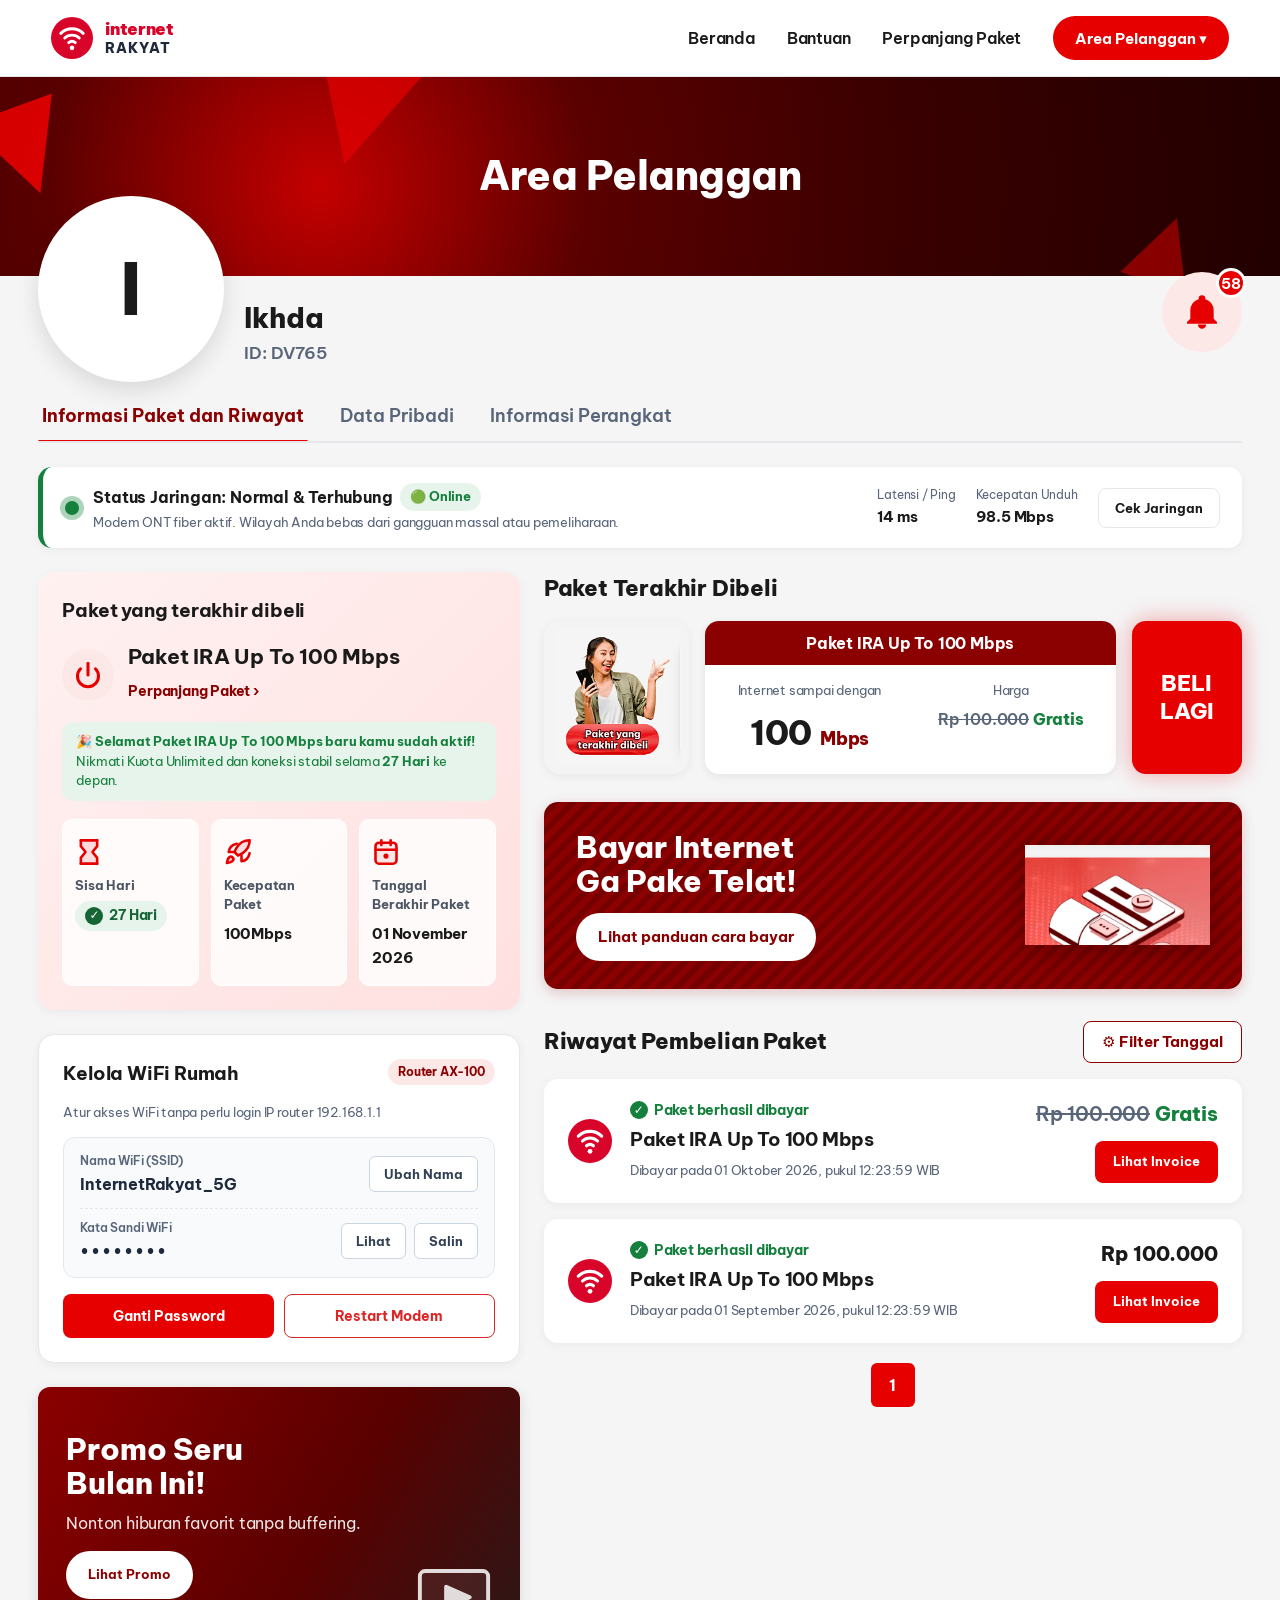
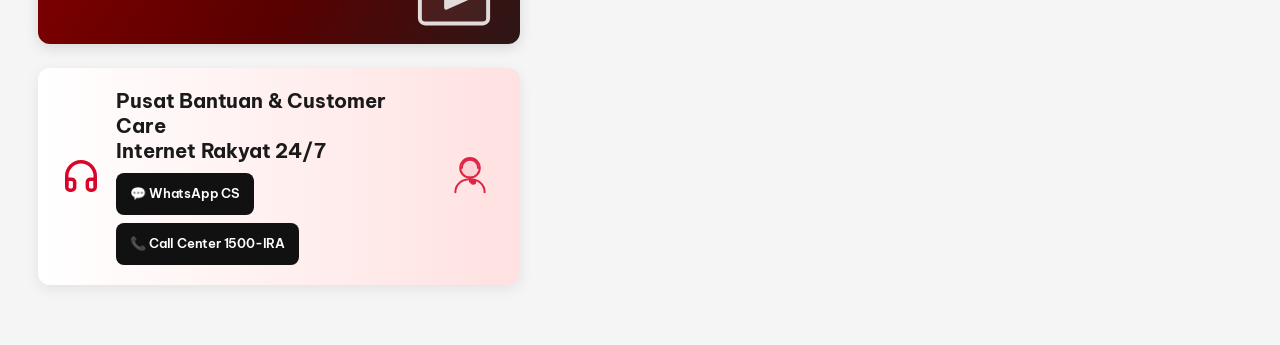
==== index.html @ cd65bad7 "feat: redesign UI/UX area pelanggan Internet Rakyat with live network status and quick wifi manager" ====
<!DOCTYPE html>
<html lang="id">
<head>
  <meta charset="UTF-8">
  <meta name="viewport" content="width=device-width, initial-scale=1">
  <title>Internet Rakyat - Area Pelanggan</title>

  <!-- Favicon -->
  <link rel="icon" type="image/svg+xml" href="assets/images/favicon.svg">
  <link rel="alternate icon" href="favicon.svg" type="image/svg+xml">

  <!-- Google Fonts: Be Vietnam Pro & Figtree (Official Internet Rakyat Typography) -->
  <link rel="preconnect" href="https://fonts.googleapis.com">
  <link rel="preconnect" href="https://fonts.gstatic.com" crossorigin>
  <link href="https://fonts.googleapis.com/css2?family=Be+Vietnam+Pro:wght@400;500;600;700;800;900&family=Figtree:wght@400;500;600;700;800&display=swap" rel="stylesheet">

  <!-- Main Stylesheet -->
  <link rel="stylesheet" href="assets/css/style.css">
</head>
<body>

  <!-- ==================== HEADER ==================== -->
  <header>
    <a class="brand" href="#top" aria-label="Internet Rakyat Beranda">
      <svg viewBox="0 0 64 64" width="40" height="40">
        <circle cx="32" cy="32" r="32" fill="#d90429"/>
        <path d="M15 25a24 24 0 0 1 34 0" stroke="#ffffff" stroke-width="4.5" stroke-linecap="round" fill="none"/>
        <path d="M21 32a16 16 0 0 1 22 0" stroke="#ffffff" stroke-width="4.5" stroke-linecap="round" fill="none"/>
        <path d="M27 39a8 8 0 0 1 10 0" stroke="#ffffff" stroke-width="4.5" stroke-linecap="round" fill="none"/>
        <circle cx="32" cy="47" r="3.5" fill="#ffffff"/>
      </svg>
      <div style="line-height:1.15;display:flex;flex-direction:column">
        <span style="font-size:17px;font-weight:900;letter-spacing:-.3px;color:#d90429">internet</span>
        <span style="font-size:14px;font-weight:800;letter-spacing:1px;color:#1e293b;text-transform:uppercase">rakyat</span>
      </div>
    </a>
    <button class="menu-toggle" id="menuBtn" aria-label="Menu Navigasi">☰</button>
    <nav id="nav">
      <a href="#top">Beranda</a>
      <a href="#apps">Bantuan</a>
      <a href="#paket-terakhir">Perpanjang Paket</a>
      <button class="btn-area" id="accountBtn" type="button">Area Pelanggan ▾</button>
    </nav>
  </header>

  <!-- ==================== HERO BANNER ==================== -->
  <section class="hero">
    <div class="shard s1"></div>
    <div class="shard s2"></div>
    <div class="shard s3"></div>
    <h1>Area Pelanggan</h1>
  </section>

  <!-- ==================== MAIN CONTENT ==================== -->
  <main class="wrap" id="top">

    <!-- Profil & Notifikasi -->
    <div class="profile">
      <div class="avatar">I</div>
      <div class="who">
        <h2>Ikhda</h2>
        <p>ID: DV765</p>
      </div>
      <div class="notification-wrap">
        <button class="bell" id="notificationBtn" type="button" aria-label="Notifikasi, 58 pemberitahuan" aria-expanded="false" aria-controls="notificationPanel" title="Buka notifikasi">
          <svg viewBox="0 0 24 24" aria-hidden="true" focusable="false"><path d="M12 22a2.5 2.5 0 0 0 2.5-2.5h-5A2.5 2.5 0 0 0 12 22zm7-6v-5a7 7 0 0 0-5-6.7V4a2 2 0 0 0-4 0v.3A7 7 0 0 0 5 11v5l-2 2v1h18v-1l-2-2z"/></svg>
          <b aria-hidden="true">58</b>
        </button>
        <section class="notification-panel" id="notificationPanel" aria-labelledby="notificationTitle" hidden>
          <h3 id="notificationTitle">Notifikasi Pelanggan</h3>
          <p>Paket internet aktif. Sisa masa aktif 27 hari.</p>
          <p>Paket IRA 100 Mbps berakhir pada 01 November 2026.</p>
        </section>
      </div>
    </div>

    <!-- Tab Navigasi -->
    <div class="tabs" role="tablist" aria-label="Informasi pelanggan">
      <button class="tab active" id="tab-paket" role="tab" aria-selected="true" aria-controls="paket" tabindex="0" data-tab="paket">Informasi Paket dan Riwayat</button>
      <button class="tab" id="tab-pribadi" role="tab" aria-selected="false" aria-controls="pribadi" tabindex="-1" data-tab="pribadi">Data Pribadi</button>
      <button class="tab" id="tab-perangkat" role="tab" aria-selected="false" aria-controls="perangkat" tabindex="-1" data-tab="perangkat">Informasi Perangkat</button>
    </div>

    <!-- PANEL 1: INFORMASI PAKET & RIWAYAT -->
    <section class="panel active" id="paket" role="tabpanel" aria-labelledby="tab-paket" tabindex="0">

      <!-- FITUR 1 (AFTER): LIVE STATUS KONEKSI & INDIKATOR GANGGUAN -->
      <div class="net-status-card" id="networkStatusBar">
        <div class="net-status-main">
          <span class="pulse-dot" id="netPulseDot" aria-hidden="true"></span>
          <div>
            <div class="net-status-title">
              <span id="netStatusTitle">Status Jaringan: Normal &amp; Terhubung</span>
              <span class="badge-safe" id="netBadgeSafe">🟢 Online</span>
            </div>
            <p class="net-status-desc" id="netStatusDesc">Modem ONT fiber aktif. Wilayah Anda bebas dari gangguan massal atau pemeliharaan.</p>
          </div>
        </div>
        <div class="net-metrics">
          <div class="net-metric-item">
            <span>Latensi / Ping</span>
            <strong id="pingVal">14 ms</strong>
          </div>
          <div class="net-metric-item">
            <span>Kecepatan Unduh</span>
            <strong id="speedVal">98.5 Mbps</strong>
          </div>
          <button class="btn-check-net" id="btnCheckNet" type="button" aria-label="Tes ulang status koneksi internet">
            <span id="checkText">Cek Jaringan</span>
          </button>
        </div>
      </div>

      <div class="grid">
        <!-- Kolom Kiri -->
        <div class="stack">
          <!-- Kartu Paket Aktif -->
          <div class="card stats">
            <h3>Paket yang terakhir dibeli</h3>
            <div class="pkg-row">
              <div class="pkg-icon" title="Paket Aktif">
                <svg viewBox="0 0 24 24" width="28" height="28" fill="none" stroke="#e60000" stroke-width="2.6" stroke-linecap="round">
                  <path d="M18.36 6.64a9 9 0 1 1-12.73 0"/>
                  <line x1="12" y1="2" x2="12" y2="12"/>
                </svg>
              </div>
              <div>
                <strong>Paket IRA Up To 100 Mbps</strong>
                <a href="#paket-terakhir">Perpanjang Paket ›</a>
              </div>
            </div>

            <div style="margin:12px 0 6px;padding:10px 14px;border-radius:10px;background:var(--green-soft);color:#15803d;font-size:13px;line-height:1.5">
              🎉 <strong>Selamat Paket IRA Up To 100 Mbps baru kamu sudah aktif!</strong><br>
              Nikmati Kuota Unlimited dan koneksi stabil selama <strong>27 Hari</strong> ke depan.
            </div>

            <div class="stat-grid">
              <div class="stat">
                <div class="ico">
                  <svg viewBox="0 0 24 24" fill="none" stroke="#e60000" stroke-width="2.2" stroke-linecap="round" stroke-linejoin="round">
                    <path d="M5 2h14v5l-4 5 4 5v5H5v-5l4-5-4-5V2z" fill="rgba(230,0,0,0.12)"/>
                    <path d="M5 2h14M5 22h14"/>
                  </svg>
                </div>
                <small>Sisa Hari</small>
                <span class="status-badge"><i aria-hidden="true">✓</i>27 Hari</span>
              </div>
              <div class="stat">
                <div class="ico">
                  <svg viewBox="0 0 24 24" fill="none" stroke="#e60000" stroke-width="2.2" stroke-linecap="round" stroke-linejoin="round">
                    <path d="M4.5 16.5c-1.5 1.26-2 5-2 5s3.74-.5 5-2c.71-.84.7-2.13-.09-2.91a2.18 2.18 0 0 0-2.91-.09z" fill="rgba(230,0,0,0.2)"/>
                    <path d="M12 15l-3-3a22 22 0 0 1 2-3.95A12.88 12.88 0 0 1 22 2c0 2.72-.78 7.5-6 11a22.35 22.35 0 0 1-4 2z" fill="rgba(230,0,0,0.12)"/>
                    <path d="M9 12H4s.55-3.03 2-4.5c1.62-1.63 5-2.5 5-2.5"/>
                    <path d="M15 15v5s3.03-.55 4.5-2c1.63-1.62 2.5-5 2.5-5"/>
                  </svg>
                </div>
                <small>Kecepatan Paket</small>
                <span>100Mbps</span>
              </div>
              <div class="stat">
                <div class="ico">
                  <svg viewBox="0 0 24 24" fill="none" stroke="#e60000" stroke-width="2.2" stroke-linecap="round" stroke-linejoin="round">
                    <rect x="3" y="4" width="18" height="18" rx="3" ry="3" fill="rgba(230,0,0,0.08)"/>
                    <line x1="16" y1="2" x2="16" y2="6"/>
                    <line x1="8" y1="2" x2="8" y2="6"/>
                    <line x1="3" y1="10" x2="21" y2="10"/>
                    <circle cx="12" cy="15.5" r="2.2" fill="#e60000" stroke="none"/>
                  </svg>
                </div>
                <small>Tanggal Berakhir Paket</small>
                <span>01 November 2026</span>
              </div>
            </div>
          </div>

          <!-- FITUR 2 (AFTER): QUICK WIFI MANAGER -->
          <div class="card wifi-card" id="wifiCard">
            <div class="card-head-flex">
              <div>
                <h3>Kelola WiFi Rumah</h3>
                <p style="color:var(--muted);font-size:13px;margin-top:2px">Atur akses WiFi tanpa perlu login IP router 192.168.1.1</p>
              </div>
              <span class="badge-tag">Router AX-100</span>
            </div>

            <div class="wifi-box">
              <div class="wifi-item">
                <div>
                  <label>Nama WiFi (SSID)</label>
                  <div class="wifi-val" id="wifiSsidDisplay">InternetRakyat_5G</div>
                </div>
                <button class="btn-sm-action" id="btnEditSsid" type="button" title="Ubah Nama WiFi">Ubah Nama</button>
              </div>

              <div class="wifi-item" style="border-top:1px dashed #e2e8f0;padding-top:10px">
                <div>
                  <label>Kata Sandi WiFi</label>
                  <div class="wifi-val masked" id="wifiPassDisplay">••••••••</div>
                </div>
                <div class="wifi-actions-row">
                  <button class="btn-sm-action" id="btnTogglePass" type="button" title="Tampilkan kata sandi"><span id="passToggleText">Lihat</span></button>
                  <button class="btn-sm-action" id="btnCopyPass" type="button" title="Salin ke clipboard">Salin</button>
                </div>
              </div>
            </div>

            <div class="wifi-btns-grid">
              <button class="btn-wifi-primary" id="btnChangePassModal" type="button">Ganti Password</button>
              <button class="btn-wifi-secondary" id="btnRestartRouterModal" type="button">Restart Modem</button>
            </div>
          </div>

          <!-- Promo Banner -->
          <div class="promo">
            <div>
              <h4>Promo Seru<br>Bulan Ini!</h4>
              <p>Nonton hiburan favorit tanpa buffering.</p>
              <button class="btn-w" id="promoBtn" type="button">Lihat Promo</button>
            </div>
            <div class="emo" style="font-size:initial;display:flex;align-items:center;justify-content:center;opacity:0.85">
              <svg viewBox="0 0 64 64" width="84" height="84" fill="none" stroke="#ffffff" stroke-width="3" stroke-linecap="round" stroke-linejoin="round">
                <rect x="6" y="16" width="52" height="40" rx="4" fill="rgba(255,255,255,0.08)"/>
                <polygon points="26,28 44,36 26,44" fill="#ffffff"/>
              </svg>
            </div>
          </div>

          <!-- Customer Service -->
          <div class="cs" id="apps">
            <div class="ico" style="font-size:initial;display:flex;align-items:center">
              <svg viewBox="0 0 24 24" width="38" height="38" fill="none" stroke="#d90429" stroke-width="2.2" stroke-linecap="round" stroke-linejoin="round">
                <path d="M3 18v-6a9 9 0 1 1 18 0v6"/>
                <path d="M21 19a2 2 0 0 1-2 2h-1a2 2 0 0 1-2-2v-3a2 2 0 0 1 2-2h3zM3 19a2 2 0 0 0 2 2h1a2 2 0 0 0 2-2v-3a2 2 0 0 0-2-2H3z"/>
              </svg>
            </div>
            <div>
              <h4>Pusat Bantuan &amp; Customer Care<br>Internet Rakyat 24/7</h4>
              <div class="store">
                <a href="https://wa.me/" target="_blank" rel="noopener noreferrer">💬 WhatsApp CS</a>
                <a href="tel:1500888">📞 Call Center 1500-IRA</a>
              </div>
            </div>
            <div class="agent" style="font-size:initial;display:flex;align-items:center;opacity:0.85">
              <svg viewBox="0 0 64 64" width="52" height="52" fill="none" stroke="#d90429" stroke-width="2.5" stroke-linecap="round" stroke-linejoin="round">
                <circle cx="32" cy="22" r="12" fill="rgba(217,4,41,0.08)"/>
                <path d="M14 52c0-10 8-16 18-16s18 6 18 16"/>
                <path d="M42 22a10 10 0 0 0-20 0"/>
                <path d="M32 34v5"/>
                <circle cx="36" cy="39" r="2.5" fill="#d90429"/>
              </svg>
            </div>
          </div>
        </div>

        <!-- Kolom Kanan -->
        <div class="right">
          <h3 class="title">Paket Terakhir Dibeli</h3>

          <div class="offer">
            <div class="girl">
              <img src="assets/images/girl_model.png" alt="Model Internet Rakyat">
            </div>
            <div class="offer-card" id="paket-terakhir" tabindex="-1">
              <div class="head">Paket IRA Up To 100 Mbps</div>
              <div class="body">
                <div>
                  <small>Internet sampai dengan</small>
                  <div class="speed">100 <span>Mbps</span></div>
                </div>
                <div>
                  <small>Harga</small>
                  <div><span class="old">Rp 100.000</span> <span class="free">Gratis</span></div>
                </div>
              </div>
            </div>
            <button class="buy" id="buyAgainBtn" type="button">BELI<br>LAGI</button>
          </div>

          <!-- Banner Pembayaran -->
          <div class="pay-banner">
            <div>
              <h4>Bayar Internet<br>Ga Pake Telat!</h4>
              <button id="paymentGuideBtn" type="button">Lihat panduan cara bayar</button>
            </div>
            <div class="banner-art">
              <img src="assets/images/banner_edc.png" alt="Panduan Pembayaran Internet Rakyat">
            </div>
          </div>

          <!-- Riwayat Pembelian -->
          <div class="hist-head">
            <h3>Riwayat Pembelian Paket</h3>
            <button class="filter-btn" id="filterBtn" type="button" aria-expanded="false" aria-controls="filterBox">⚙ Filter Tanggal</button>
          </div>

          <div class="filter-box" id="filterBox">
            <div>
              <label for="from">Dari tanggal</label>
              <input type="date" id="from">
            </div>
            <div>
              <label for="to">Sampai tanggal</label>
              <input type="date" id="to">
            </div>
            <button class="btn-apply" id="apply" type="button">Terapkan</button>
            <button class="btn-reset" id="reset" type="button">Reset</button>
          </div>
          <p id="filterMessage" class="filter-message" aria-live="polite"></p>

          <div id="history">
            <div class="hist-item" data-date="2026-10-01">
              <svg class="logo" viewBox="0 0 64 64" width="44" height="44">
                <circle cx="32" cy="32" r="32" fill="#d90429"/>
                <path d="M15 25a24 24 0 0 1 34 0" stroke="#ffffff" stroke-width="4.5" stroke-linecap="round" fill="none"/>
                <path d="M21 32a16 16 0 0 1 22 0" stroke="#ffffff" stroke-width="4.5" stroke-linecap="round" fill="none"/>
                <path d="M27 39a8 8 0 0 1 10 0" stroke="#ffffff" stroke-width="4.5" stroke-linecap="round" fill="none"/>
                <circle cx="32" cy="47" r="3.5" fill="#ffffff"/>
              </svg>
              <div class="info">
                <div class="ok"><i>✓</i> Paket berhasil dibayar</div>
                <h4>Paket IRA Up To 100 Mbps</h4>
                <small>Dibayar pada 01 Oktober 2026, pukul 12:23:59 WIB</small>
              </div>
              <div class="right-col">
                <div class="price"><span class="old">Rp 100.000</span> <span class="free">Gratis</span></div>
                <button class="btn-inv" type="button">Lihat Invoice</button>
              </div>
            </div>

            <div class="hist-item" data-date="2026-09-01">
              <svg class="logo" viewBox="0 0 64 64" width="44" height="44">
                <circle cx="32" cy="32" r="32" fill="#d90429"/>
                <path d="M15 25a24 24 0 0 1 34 0" stroke="#ffffff" stroke-width="4.5" stroke-linecap="round" fill="none"/>
                <path d="M21 32a16 16 0 0 1 22 0" stroke="#ffffff" stroke-width="4.5" stroke-linecap="round" fill="none"/>
                <path d="M27 39a8 8 0 0 1 10 0" stroke="#ffffff" stroke-width="4.5" stroke-linecap="round" fill="none"/>
                <circle cx="32" cy="47" r="3.5" fill="#ffffff"/>
              </svg>
              <div class="info">
                <div class="ok"><i>✓</i> Paket berhasil dibayar</div>
                <h4>Paket IRA Up To 100 Mbps</h4>
                <small>Dibayar pada 01 September 2026, pukul 12:23:59 WIB</small>
              </div>
              <div class="right-col">
                <div class="price">Rp 100.000</div>
                <button class="btn-inv" type="button">Lihat Invoice</button>
              </div>
            </div>

            <div class="empty" id="empty">Tidak ada riwayat pada rentang tanggal ini.</div>
          </div>

          <nav class="pager" aria-label="Halaman riwayat pembelian">
            <span aria-current="page">1</span>
          </nav>
        </div>
      </div>
    </section>

    <!-- PANEL 2: DATA PRIBADI -->
    <section class="panel" id="pribadi" role="tabpanel" aria-labelledby="tab-pribadi" tabindex="0">
      <div class="card">
        <h3>Data Pribadi</h3>
        <div class="form">
          <div class="field"><label>Nama Lengkap</label><div>Ikhda</div></div>
          <div class="field"><label>ID Pelanggan</label><div>DV765</div></div>
          <div class="field"><label>Nomor WhatsApp</label><div>08xx-xxxx-xxxx</div></div>
          <div class="field"><label>Email</label><div>ikhda@internetrakyat.id</div></div>
          <div class="field" style="grid-column:1/-1"><label>Alamat Pemasangan</label><div>Jl. Contoh No. 1, Area Layanan Internet Rakyat</div></div>
        </div>
      </div>
    </section>

    <!-- PANEL 3: INFORMASI PERANGKAT -->
    <section class="panel" id="perangkat" role="tabpanel" aria-labelledby="tab-perangkat" tabindex="0">
      <div class="card">
        <div class="card-head-flex">
          <h3>Informasi &amp; Status Perangkat</h3>
          <button class="btn-sm-action" id="btnPerangkatRestart" type="button">Restart Router</button>
        </div>
        <div class="devices">
          <div class="dev"><i class="dot" id="devRouterDot"></i><div><b>Router IRA AX-100</b><br><small style="color:var(--muted)">SN: IRA-AX-000123 • IP: 192.168.1.1</small></div><span id="devRouterStatus">Online</span></div>
          <div class="dev"><i class="dot" id="devOntDot"></i><div><b>ONT Fiber</b><br><small style="color:var(--muted)">SN: IRA-ONT-004567 • Daya Optik: -19.4 dBm (Bagus)</small></div><span id="devOntStatus">Online</span></div>
          <div class="dev"><i class="dot off"></i><div><b>Extender WiFi</b><br><small style="color:var(--muted)">SN: IRA-EXT-000789</small></div><span>Offline</span></div>
        </div>
      </div>
    </section>

  </main>

  <!-- ==================== MODALS & DIALOGS ==================== -->
  <dialog id="infoDialog" aria-labelledby="dialogTitle">
    <div class="dialog-content">
      <h2 id="dialogTitle"></h2>
      <div id="dialogBody"></div>
      <div class="dialog-actions"><form method="dialog"><button type="submit">Tutup</button></form></div>
    </div>
  </dialog>

  <!-- Modal: Ubah SSID -->
  <dialog id="ssidDialog" aria-labelledby="ssidDialogTitle">
    <form class="dialog-content" id="ssidForm" method="dialog">
      <h2 id="ssidDialogTitle">Ubah Nama WiFi (SSID)</h2>
      <p style="margin-bottom:14px;color:var(--muted);font-size:14px">Nama ini akan terlihat oleh semua perangkat yang mencari sinyal WiFi Anda.</p>
      <div class="dialog-field">
        <label for="ssidInput">Nama WiFi Baru</label>
        <input type="text" id="ssidInput" required minlength="3" maxlength="32" value="InternetRakyat_5G">
      </div>
      <div class="dialog-actions-row">
        <button type="button" class="btn-cancel" id="btnCancelSsid">Batal</button>
        <button type="submit" class="btn-submit">Simpan Nama Baru</button>
      </div>
    </form>
  </dialog>

  <!-- Modal: Ganti Password WiFi -->
  <dialog id="passDialog" aria-labelledby="passDialogTitle">
    <form class="dialog-content" id="passForm" method="dialog">
      <h2 id="passDialogTitle">Ganti Kata Sandi WiFi</h2>
      <p style="margin-bottom:14px;color:var(--muted);font-size:14px">Gunakan minimal 8 karakter dengan kombinasi huruf dan angka.</p>
      <div class="dialog-field">
        <label for="passInput">Kata Sandi Baru</label>
        <input type="password" id="passInput" required minlength="8" placeholder="Minimal 8 karakter">
      </div>
      <div class="dialog-field" style="margin-top:12px">
        <label for="passConfirmInput">Konfirmasi Kata Sandi Baru</label>
        <input type="password" id="passConfirmInput" required minlength="8" placeholder="Ketik ulang kata sandi baru">
      </div>
      <p id="passError" style="color:var(--red);font-size:13px;margin-top:8px;display:none"></p>
      <div class="dialog-actions-row">
        <button type="button" class="btn-cancel" id="btnCancelPass">Batal</button>
        <button type="submit" class="btn-submit">Simpan Kata Sandi</button>
      </div>
    </form>
  </dialog>

  <!-- Modal: Konfirmasi Restart Modem -->
  <dialog id="restartDialog" aria-labelledby="restartDialogTitle">
    <div class="dialog-content">
      <h2 id="restartDialogTitle">Konfirmasi Restart Modem</h2>
      <p style="margin-bottom:16px;color:#374151;font-size:15px;line-height:1.6">
        Apakah Anda yakin ingin memulai ulang (reboot) modem ONT &amp; router?
        <br><br>
        <strong style="color:var(--red-dark)">⚠️ Catatan:</strong> Koneksi internet Anda akan terputus sementara selama kurang lebih 10–15 detik hingga modem kembali stabil.
      </p>
      <div class="dialog-actions-row">
        <button type="button" class="btn-cancel" id="btnCancelRestart">Batal</button>
        <button type="button" class="btn-submit btn-danger" id="btnConfirmRestart">Ya, Restart Sekarang</button>
      </div>
    </div>
  </dialog>

  <!-- Toast Notification Container -->
  <div class="toast" id="toast" role="status" aria-live="polite"></div>

  <!-- Main Application Script -->
  <script src="assets/js/app.js"></script>
</body>
</html>
---- assets/css/style.css ----
/* ==========================================================================
   INTERNET RAKYAT - AREA PELANGGAN (CUSTOMER DASHBOARD)
   Styles: Layout, Components, and Redesign Features
   Font: Be Vietnam Pro (Official Internet Rakyat Font)
   ========================================================================== */

:root {
  --red: #e60000;
  --red-dark: #8b0000;
  --red-deep: #3a0000;
  --red-soft: #fde8e8;
  --text: #1a1a1a;
  --muted: #596579;
  --line: #e5e7eb;
  --bg: #f5f5f6;
  --green: #15803d;
  --green-soft: #e7f4ec;
  --font-main: "Be Vietnam Pro", "Figtree", system-ui, -apple-system, sans-serif;
}

* {
  box-sizing: border-box;
  margin: 0;
  padding: 0;
}

body, button, input, select, textarea {
  font-family: var(--font-main);
}

body {
  background: var(--bg);
  color: var(--text);
  letter-spacing: -0.2px;
  line-height: 1.5;
}

a {
  color: inherit;
  text-decoration: none;
}

button {
  font-family: inherit;
  touch-action: manipulation;
}

html {
  scroll-padding-top: 88px;
}

button:focus-visible, a:focus-visible, input:focus-visible {
  outline: 3px solid #111;
  outline-offset: 3px;
}

@media (prefers-reduced-motion: no-preference) {
  html {
    scroll-behavior: smooth;
  }
  a, button, .card, .hist-item, .dev, .tab::after {
    transition: color .16s ease, background-color .16s ease, box-shadow .16s ease, transform .16s ease, opacity .2s ease;
  }
}

/* ==========================================================================
   HEADER & NAVIGATION
   ========================================================================== */
header {
  background: #fff;
  height: 76px;
  display: flex;
  align-items: center;
  justify-content: space-between;
  padding: 0 clamp(16px, 4vw, 56px);
  position: sticky;
  top: 0;
  z-index: 10;
  box-shadow: 0 1px 0 var(--line);
}

.brand {
  display: flex;
  align-items: center;
  gap: 12px;
  font-weight: 800;
  line-height: 1;
}

.brand svg {
  width: 42px;
  height: 42px;
  flex-shrink: 0;
}

nav {
  display: flex;
  align-items: center;
  gap: 32px;
  font-weight: 500;
}

nav a {
  min-height: 44px;
  display: inline-flex;
  align-items: center;
  font-weight: 600;
}

nav a:hover {
  color: var(--red-dark);
  text-decoration: underline;
  text-underline-offset: 5px;
  transform: translateY(-2px);
}

nav a:active {
  transform: translateY(0);
}

.btn-area {
  min-height: 44px;
  background: var(--red);
  color: #fff;
  border: 0;
  padding: 10px 22px;
  border-radius: 999px;
  font-weight: 700;
  font-size: 15px;
  cursor: pointer;
}

.btn-area:hover, .buy:hover, .btn-inv:hover, .btn-apply:hover {
  background: var(--red-dark);
  box-shadow: 0 4px 12px rgba(139,0,0,.22);
}

.menu-toggle {
  display: none;
  min-width: 44px;
  min-height: 44px;
  background: none;
  border: 0;
  font-size: 28px;
  cursor: pointer;
  color: var(--text);
}

/* ==========================================================================
   HERO BANNER
   ========================================================================== */
.hero {
  position: relative;
  height: 200px;
  background: radial-gradient(circle at 25% 55%, #c40000 0, #5a0000 28%, var(--red-deep) 60%, #220000 100%);
  overflow: hidden;
  display: flex;
  align-items: center;
  justify-content: center;
}

.hero h1 {
  color: #fff;
  font-size: clamp(28px, 4vw, 40px);
  font-weight: 800;
  z-index: 2;
  letter-spacing: -0.5px;
}

.hero .shard {
  position: absolute;
  background: var(--red);
  clip-path: polygon(0 0, 100% 0, 50% 100%);
  opacity: .9;
}

.hero .s1 {
  width: 90px;
  height: 90px;
  left: -20px;
  top: 30px;
  transform: rotate(-20deg);
}

.hero .s2 {
  width: 120px;
  height: 120px;
  left: 300px;
  top: -30px;
  transform: rotate(15deg);
  opacity: .7;
}

.hero .s3 {
  width: 70px;
  height: 70px;
  right: 80px;
  bottom: -10px;
  transform: rotate(200deg);
  opacity: .5;
}

/* ==========================================================================
   PROFILE & NOTIFICATIONS
   ========================================================================== */
.wrap {
  max-width: 1280px;
  margin: 0 auto;
  padding: 0 clamp(16px, 3vw, 40px);
}

.profile {
  display: flex;
  align-items: flex-end;
  gap: 20px;
  margin-top: -80px;
  position: relative;
  z-index: 3;
  flex-wrap: wrap;
}

.avatar {
  width: 186px;
  height: 186px;
  border-radius: 50%;
  background: #fff;
  display: grid;
  place-items: center;
  font-size: 72px;
  font-weight: 800;
  box-shadow: 0 8px 24px rgba(0,0,0,.12);
  flex-shrink: 0;
  color: var(--text);
}

.who {
  padding-bottom: 16px;
}

.who h2 {
  font-size: 28px;
  font-weight: 800;
}

.who p {
  color: var(--muted);
  font-size: 17px;
  font-weight: 600;
  margin-top: 2px;
}

.notification-wrap {
  position: relative;
  margin-left: auto;
  margin-bottom: 30px;
}

.bell {
  width: 80px;
  height: 80px;
  border: 0;
  border-radius: 50%;
  background: var(--red-soft);
  display: grid;
  place-items: center;
  position: relative;
  cursor: pointer;
}

.bell svg {
  width: 40px;
  height: 40px;
  fill: var(--red);
}

.bell b {
  position: absolute;
  top: -4px;
  right: -4px;
  background: var(--red);
  color: #fff;
  font-size: 15px;
  min-width: 30px;
  height: 30px;
  border-radius: 999px;
  display: grid;
  place-items: center;
  border: 3px solid #fff;
  font-weight: 700;
}

.bell:hover, .bell.is-active {
  background: #f7caca;
  box-shadow: 0 0 0 4px rgba(139,0,0,.12);
  transform: translateY(-2px);
}

.bell:active {
  transform: scale(.96);
}

.notification-panel {
  position: absolute;
  z-index: 12;
  top: calc(100% + 12px);
  right: 0;
  width: min(340px, calc(100vw - 32px));
  padding: 18px;
  background: #fff;
  border: 1px solid var(--line);
  border-radius: 12px;
  box-shadow: 0 12px 32px rgba(0,0,0,.16);
}

.notification-panel h3 {
  font-size: 17px;
  margin-bottom: 12px;
  font-weight: 700;
}

.notification-panel p {
  padding: 10px 0;
  border-top: 1px solid var(--line);
  font-size: 14px;
  line-height: 1.5;
  color: #374151;
}

/* ==========================================================================
   TABS NAVIGATION
   ========================================================================== */
.tabs {
  display: flex;
  gap: 28px;
  border-bottom: 2px solid var(--line);
  margin-top: 8px;
  overflow-x: auto;
}

.tab {
  background: none;
  border: 0;
  padding: 14px 4px;
  font-size: 18px;
  font-weight: 600;
  color: var(--muted);
  cursor: pointer;
  white-space: nowrap;
  position: relative;
}

.tab::after {
  content: "";
  position: absolute;
  left: 0;
  right: 0;
  bottom: -2px;
  height: 3px;
  background: var(--red);
  border-radius: 3px;
  transform: scaleX(0);
  transform-origin: left;
  opacity: 0;
}

.tab:hover {
  color: var(--red-dark);
}

.tab.active {
  color: var(--red-dark);
  font-weight: 700;
}

.tab.active::after {
  transform: scaleX(1);
  opacity: 1;
}

.panel {
  display: none;
  padding: 24px 0 60px;
}

.panel.active {
  display: block;
}

.grid {
  display: grid;
  grid-template-columns: minmax(0, 1fr) minmax(0, 1.45fr);
  gap: 24px;
  align-items: start;
}

.stack {
  display: grid;
  gap: 24px;
}

.card {
  background: #fff;
  border-radius: 16px;
  padding: 24px;
  box-shadow: 0 2px 10px rgba(0,0,0,.05);
}

.card h3 {
  font-size: 19px;
  font-weight: 700;
  margin-bottom: 16px;
}

/* ==========================================================================
   FITUR 1 (AFTER): LIVE STATUS KONEKSI & JARINGAN
   ========================================================================== */
.net-status-card {
  background: #fff;
  border-radius: 14px;
  padding: 16px 22px;
  box-shadow: 0 2px 10px rgba(0,0,0,.05);
  border-left: 5px solid var(--green);
  margin-bottom: 24px;
  display: flex;
  align-items: center;
  justify-content: space-between;
  flex-wrap: wrap;
  gap: 16px;
  transition: all .3s ease;
}

.net-status-card.warning {
  border-left-color: #eab308;
  background: #fffdf5;
}

.net-status-card.danger {
  border-left-color: var(--red);
  background: #fff5f5;
}

.net-status-main {
  display: flex;
  align-items: center;
  gap: 14px;
}

.pulse-dot {
  width: 14px;
  height: 14px;
  border-radius: 50%;
  background: var(--green);
  position: relative;
  flex-shrink: 0;
}

.pulse-dot::after {
  content: "";
  position: absolute;
  inset: -5px;
  border-radius: 50%;
  background: rgba(21,128,61,.35);
  animation: pulse-anim 1.8s infinite;
}

.pulse-dot.rebooting {
  background: #eab308;
}

.pulse-dot.rebooting::after {
  background: rgba(234,179,8,.4);
}

@keyframes pulse-anim {
  0% { transform: scale(.7); opacity: .9; }
  50% { transform: scale(1.6); opacity: 0; }
  100% { transform: scale(.7); opacity: 0; }
}

.net-status-title {
  font-size: 16px;
  font-weight: 700;
  color: var(--text);
  display: flex;
  align-items: center;
  gap: 8px;
}

.net-status-desc {
  font-size: 13px;
  color: var(--muted);
  margin-top: 2px;
}

.net-metrics {
  display: flex;
  align-items: center;
  gap: 20px;
  flex-wrap: wrap;
}

.net-metric-item {
  font-size: 12px;
  color: var(--muted);
}

.net-metric-item strong {
  color: var(--text);
  display: block;
  font-size: 15px;
  font-weight: 700;
  margin-top: 2px;
}

.badge-safe {
  background: var(--green-soft);
  color: #15803d;
  padding: 4px 10px;
  border-radius: 999px;
  font-weight: 700;
  font-size: 13px;
  display: inline-block;
}

.badge-safe.rebooting {
  background: #fef9c3;
  color: #854d0e;
}

.btn-check-net {
  background: #fff;
  border: 1.5px solid var(--line);
  border-radius: 8px;
  min-height: 40px;
  padding: 8px 16px;
  font-weight: 700;
  font-size: 13px;
  color: var(--text);
  cursor: pointer;
  display: inline-flex;
  align-items: center;
  gap: 6px;
  transition: all .2s ease;
}

.btn-check-net:hover {
  background: #f3f4f6;
  border-color: #cbd5e1;
}

.btn-check-net.is-loading {
  opacity: .7;
  pointer-events: none;
}

/* ==========================================================================
   PACKAGE STATS CARD
   ========================================================================== */
.card.stats {
  background: linear-gradient(135deg, #fff1f1, #ffd9d9 140%);
}

.pkg-row {
  display: flex;
  align-items: center;
  gap: 14px;
}

.pkg-icon {
  width: 52px;
  height: 52px;
  border-radius: 50%;
  background: var(--red-soft);
  display: grid;
  place-items: center;
  flex-shrink: 0;
}

.pkg-row strong {
  font-size: 21px;
  display: block;
}

.pkg-row a {
  color: var(--red-dark);
  font-weight: 700;
  display: inline-flex;
  align-items: center;
  min-height: 38px;
  font-size: 14px;
}

.pkg-row a:hover {
  text-decoration: underline;
  text-underline-offset: 4px;
}

.stat-grid {
  display: grid;
  grid-template-columns: repeat(3, minmax(0, 1fr));
  gap: 12px;
  margin-top: 18px;
}

.stat {
  min-width: 0;
  min-height: 128px;
  padding: 16px 12px;
  background: rgba(255,255,255,.82);
  border: 1px solid #fff;
  border-radius: 10px;
}

.stat .ico {
  display: flex;
  align-items: center;
  min-height: 32px;
  margin-bottom: 8px;
}

.stat .ico svg {
  width: 28px;
  height: 28px;
  display: block;
}

.stat small {
  display: block;
  font-weight: 700;
  font-size: 13px;
  color: #4b5563;
  margin-bottom: 6px;
}

.stat span {
  font-size: 15px;
  font-weight: 700;
  line-height: 1.4;
  overflow-wrap: anywhere;
}

.stat .status-badge {
  display: inline-flex;
  align-items: center;
  gap: 6px;
  padding: 5px 10px;
  border-radius: 999px;
  background: var(--green-soft);
  color: #166534;
  font-size: 14px;
  white-space: nowrap;
}

.stat .status-badge i {
  width: 18px;
  height: 18px;
  border-radius: 50%;
  display: grid;
  place-items: center;
  background: #166534;
  color: #fff;
  font-size: 12px;
  font-style: normal;
}

/* ==========================================================================
   FITUR 2 (AFTER): QUICK WIFI MANAGER CARD
   ========================================================================== */
.card.wifi-card {
  border: 1px solid #e5e7eb;
}

.card-head-flex {
  display: flex;
  justify-content: space-between;
  align-items: flex-start;
  margin-bottom: 14px;
}

.badge-tag {
  background: var(--red-soft);
  color: var(--red-dark);
  font-size: 12px;
  font-weight: 700;
  padding: 4px 10px;
  border-radius: 999px;
}

.wifi-box {
  background: #f8fafc;
  border: 1px solid #e2e8f0;
  border-radius: 12px;
  padding: 14px 16px;
  display: grid;
  gap: 12px;
  margin-bottom: 16px;
}

.wifi-item {
  display: flex;
  justify-content: space-between;
  align-items: center;
  gap: 12px;
  flex-wrap: wrap;
}

.wifi-item label {
  font-size: 12px;
  color: var(--muted);
  font-weight: 600;
  display: block;
  margin-bottom: 2px;
}

.wifi-item .wifi-val {
  font-size: 16px;
  font-weight: 700;
  color: #1e293b;
}

.wifi-item .wifi-val.masked {
  letter-spacing: 2px;
}

.wifi-actions-row {
  display: flex;
  gap: 8px;
}

.btn-sm-action {
  background: #fff;
  border: 1px solid #cbd5e1;
  border-radius: 6px;
  min-height: 36px;
  padding: 6px 14px;
  font-size: 13px;
  font-weight: 700;
  cursor: pointer;
  color: #334155;
  display: inline-flex;
  align-items: center;
  gap: 4px;
  transition: all .16s ease;
}

.btn-sm-action:hover {
  background: #f1f5f9;
  color: #0f172a;
  border-color: #94a3b8;
}

.wifi-btns-grid {
  display: grid;
  grid-template-columns: 1fr 1fr;
  gap: 10px;
}

.btn-wifi-primary {
  background: var(--red);
  color: #fff;
  border: 0;
  border-radius: 8px;
  min-height: 44px;
  padding: 10px;
  font-weight: 700;
  font-size: 14px;
  cursor: pointer;
  transition: background-color .16s ease;
}

.btn-wifi-primary:hover {
  background: var(--red-dark);
}

.btn-wifi-secondary {
  background: #fff;
  border: 1.5px solid #dc2626;
  color: #dc2626;
  border-radius: 8px;
  min-height: 44px;
  padding: 10px;
  font-weight: 700;
  font-size: 14px;
  cursor: pointer;
  transition: background-color .16s ease;
}

.btn-wifi-secondary:hover {
  background: #fef2f2;
}

/* ==========================================================================
   PROMO & CUSTOMER SERVICE CARDS
   ========================================================================== */
.promo {
  height: 257px;
  border-radius: 12px;
  overflow: hidden;
  position: relative;
  background: linear-gradient(120deg, #8b0000, #5a0000 58%, #2d1717);
  color: #fff;
  display: flex;
  align-items: center;
  padding: 28px;
  box-shadow: 0 4px 14px rgba(0,0,0,.12);
}

.promo h4 {
  font-size: 30px;
  line-height: 1.15;
  margin-bottom: 10px;
  font-weight: 800;
}

.promo p {
  opacity: .9;
  margin-bottom: 16px;
}

.promo .btn-w {
  background: #fff;
  color: var(--red-dark);
  border: 0;
  border-radius: 999px;
  min-height: 48px;
  padding: 10px 22px;
  font-weight: 700;
  cursor: pointer;
}

.promo .emo {
  position: absolute;
  right: 24px;
  bottom: 10px;
}

.cs {
  background: linear-gradient(90deg, #fff, #ffe1e1);
  border-radius: 12px;
  padding: 20px 24px;
  box-shadow: 0 4px 14px rgba(0,0,0,.08);
  display: flex;
  align-items: center;
  gap: 16px;
}

.cs h4 {
  font-size: 20px;
  line-height: 1.25;
  margin-bottom: 10px;
  font-weight: 700;
}

.store {
  display: flex;
  gap: 8px;
  flex-wrap: wrap;
}

.store a {
  background: #111;
  color: #fff;
  border-radius: 8px;
  min-height: 42px;
  padding: 9px 14px;
  display: inline-flex;
  align-items: center;
  font-size: 13px;
  font-weight: 600;
}

.store a:hover {
  background: #374151;
  transform: translateY(-2px);
  box-shadow: 0 4px 10px rgba(0,0,0,.2);
}

.cs .agent {
  margin-left: auto;
}

/* ==========================================================================
   RIGHT COLUMN: OFFER & PAYMENT
   ========================================================================== */
.right h3.title {
  font-size: 22px;
  font-weight: 800;
  margin-bottom: 16px;
}

.offer {
  display: flex;
  gap: 16px;
  align-items: stretch;
}

.girl {
  width: 145px;
  border-radius: 16px;
  background: #f4f4f4;
  display: flex;
  align-items: center;
  justify-content: center;
  overflow: hidden;
  flex-shrink: 0;
  box-shadow: 0 2px 10px rgba(0,0,0,.06);
  padding: 4px;
}

.girl img {
  width: 100%;
  height: 100%;
  object-fit: contain;
  object-position: center;
  display: block;
  border-radius: 12px;
}

.offer-card {
  flex: 1;
  background: #fff;
  border-radius: 14px;
  overflow: hidden;
  box-shadow: 0 2px 10px rgba(0,0,0,.08);
  min-width: 0;
}

.offer:hover .offer-card {
  box-shadow: 0 8px 22px rgba(0,0,0,.12);
  transform: translateY(-2px);
}

.offer-card .head {
  background: var(--red-dark);
  color: #fff;
  text-align: center;
  padding: 10px;
  font-weight: 700;
}

.offer-card .body {
  display: grid;
  grid-template-columns: 1fr 1fr;
  text-align: center;
  padding: 16px 8px;
  gap: 8px;
}

.offer-card .body small {
  display: block;
  margin-bottom: 6px;
  color: var(--muted);
  font-size: 13px;
}

.speed {
  font-size: 34px;
  font-weight: 800;
}

.speed span {
  font-size: 18px;
  color: var(--red-dark);
}

.old {
  text-decoration: line-through;
  color: var(--muted);
  font-weight: 600;
}

.free {
  color: var(--green);
  font-weight: 800;
}

.buy {
  width: 110px;
  min-height: 56px;
  padding: 8px;
  border: 0;
  border-radius: 14px;
  background: var(--red);
  color: #fff;
  font-weight: 800;
  font-size: 22px;
  cursor: pointer;
  box-shadow: 0 0 24px rgba(230,0,0,.35);
  flex-shrink: 0;
}

.buy:active, .btn-area:active, .btn-inv:active, .pay-banner button:active, .promo .btn-w:active {
  transform: translateY(1px) scale(.98);
}

.pay-banner {
  margin-top: 28px;
  border-radius: 14px;
  background: repeating-linear-gradient(135deg, #8b0000 0 6px, #750000 6px 12px);
  color: #fff;
  padding: 28px 32px;
  display: flex;
  align-items: center;
  justify-content: space-between;
  gap: 16px;
  box-shadow: 0 4px 14px rgba(139,0,0,.2);
  overflow: hidden;
}

.pay-banner h4 {
  font-size: 30px;
  line-height: 1.15;
  margin-bottom: 14px;
  font-weight: 800;
}

.pay-banner button {
  background: #fff;
  color: var(--red-dark);
  border: 0;
  border-radius: 999px;
  min-height: 48px;
  padding: 10px 22px;
  font-weight: 700;
  font-size: 15px;
  cursor: pointer;
}

.pay-banner button:hover, .promo .btn-w:hover {
  background: #f3f4f6;
  box-shadow: 0 3px 10px rgba(0,0,0,.18);
}

.pay-banner .banner-art {
  max-width: 185px;
  flex-shrink: 0;
  display: flex;
  align-items: center;
  justify-content: center;
}

.pay-banner .banner-art img {
  width: 100%;
  height: auto;
  object-fit: contain;
  display: block;
  filter: drop-shadow(0 4px 12px rgba(0,0,0,.28));
}

/* ==========================================================================
   TRANSACTION HISTORY
   ========================================================================== */
.hist-head {
  display: flex;
  justify-content: space-between;
  align-items: center;
  margin: 32px 0 16px;
  flex-wrap: wrap;
  gap: 12px;
}

.hist-head h3 {
  font-size: 22px;
  font-weight: 800;
}

.filter-btn {
  background: #fff;
  color: var(--red-dark);
  border: 1.5px solid var(--red-dark);
  border-radius: 8px;
  min-height: 42px;
  padding: 9px 18px;
  font-weight: 700;
  font-size: 15px;
  cursor: pointer;
}

.filter-btn:hover {
  background: var(--red-soft);
}

.filter-box {
  display: none;
  background: #fff;
  border-radius: 12px;
  padding: 16px;
  margin-bottom: 16px;
  gap: 12px;
  flex-wrap: wrap;
  align-items: flex-end;
  box-shadow: 0 2px 10px rgba(0,0,0,.05);
}

.filter-box.open {
  display: flex;
}

.filter-message {
  color: var(--red-dark);
  font-size: 14px;
  margin: 8px 0;
}

.filter-message:empty {
  display: none;
}

.filter-box label {
  display: block;
  font-size: 13px;
  color: var(--muted);
  margin-bottom: 4px;
}

.filter-box input {
  min-height: 42px;
  padding: 8px 12px;
  border: 1px solid var(--line);
  border-radius: 8px;
  font-family: inherit;
}

.filter-box button {
  min-height: 42px;
  border: 0;
  border-radius: 8px;
  padding: 9px 16px;
  font-weight: 700;
  cursor: pointer;
}

.btn-apply {
  background: var(--red);
  color: #fff;
}

.btn-reset {
  background: #eee;
}

.hist-item {
  background: #fff;
  border-radius: 14px;
  padding: 20px 24px;
  display: flex;
  align-items: center;
  gap: 18px;
  margin-bottom: 16px;
  box-shadow: 0 2px 10px rgba(0,0,0,.05);
}

.hist-item .logo {
  width: 44px;
  height: 44px;
  flex-shrink: 0;
}

.hist-item .info {
  flex: 1;
  min-width: 0;
}

.ok {
  color: var(--green);
  font-weight: 700;
  font-size: 14px;
  display: flex;
  align-items: center;
  gap: 6px;
}

.ok i {
  width: 18px;
  height: 18px;
  border-radius: 50%;
  background: var(--green);
  color: #fff;
  font-style: normal;
  font-size: 12px;
  display: grid;
  place-items: center;
}

.hist-item h4 {
  font-size: 19px;
  font-weight: 700;
  margin: 4px 0;
}

.hist-item small {
  font-size: 13px;
  color: var(--muted);
}

.hist-item .right-col {
  text-align: right;
  display: grid;
  gap: 12px;
  justify-items: end;
}

.price {
  font-size: 20px;
  font-weight: 800;
}

.btn-inv {
  background: var(--red);
  color: #fff;
  border: 0;
  border-radius: 8px;
  min-height: 42px;
  padding: 10px 18px;
  font-weight: 700;
  cursor: pointer;
}

.empty {
  display: none;
  text-align: center;
  color: var(--muted);
  padding: 24px;
}

.pager {
  display: flex;
  justify-content: center;
  gap: 10px;
  margin-top: 20px;
}

.pager span {
  min-width: 44px;
  height: 44px;
  display: grid;
  place-items: center;
  border-radius: 6px;
  background: var(--red);
  color: #fff;
  font-weight: 700;
}

/* ==========================================================================
   TABS: DATA PRIBADI & PERANGKAT
   ========================================================================== */
.form {
  display: grid;
  grid-template-columns: repeat(2, minmax(0, 1fr));
  gap: 18px;
}

.field label {
  display: block;
  color: var(--muted);
  font-size: 13px;
  font-weight: 600;
  margin-bottom: 6px;
}

.field div {
  padding: 12px 14px;
  border: 1px solid var(--line);
  border-radius: 10px;
  background: #fafafa;
  font-weight: 600;
  color: #1e293b;
}

.devices {
  display: grid;
  gap: 14px;
}

.dev {
  display: flex;
  align-items: center;
  gap: 14px;
  padding: 16px;
  border: 1px solid var(--line);
  border-radius: 12px;
  background: #fff;
}

.dev .dot {
  width: 12px;
  height: 12px;
  border-radius: 50%;
  background: var(--green);
}

.dev .off {
  background: #9ca3af;
}

.dev span {
  margin-left: auto;
  color: var(--muted);
  font-size: 14px;
  font-weight: 600;
}

/* ==========================================================================
   MODALS, DIALOGS, & TOAST
   ========================================================================== */
dialog {
  max-width: min(480px, calc(100% - 32px));
  width: 100%;
  padding: 0;
  border: 0;
  border-radius: 14px;
  box-shadow: 0 24px 64px rgba(0,0,0,.28);
  color: var(--text);
  margin: auto;
}

dialog::backdrop {
  background: rgba(20, 10, 10, .55);
}

.dialog-content {
  padding: 24px;
}

.dialog-content h2 {
  font-size: 22px;
  font-weight: 800;
  margin-bottom: 12px;
}

.dialog-content p, .dialog-content li {
  color: #374151;
  font-size: 15px;
  line-height: 1.6;
}

.dialog-content ol {
  padding-left: 22px;
  margin: 12px 0 20px;
}

.invoice-preview {
  padding: 14px;
  background: #f5f5f6;
  border-radius: 8px;
  white-space: pre-wrap;
  font: 14px/1.6 ui-monospace, Consolas, monospace;
}

.dialog-actions {
  display: flex;
  justify-content: flex-end;
  margin-top: 20px;
}

.dialog-actions button {
  min-height: 44px;
  padding: 10px 18px;
  border: 0;
  border-radius: 8px;
  background: var(--red);
  color: #fff;
  font-weight: 700;
  cursor: pointer;
}

.dialog-field {
  margin-top: 12px;
}

.dialog-field label {
  display: block;
  font-size: 13px;
  font-weight: 600;
  color: var(--muted);
  margin-bottom: 6px;
}

.dialog-field input {
  width: 100%;
  min-height: 44px;
  padding: 9px 12px;
  border: 1px solid var(--line);
  border-radius: 8px;
  font-size: 15px;
  font-family: inherit;
}

.dialog-field input:focus {
  border-color: var(--red);
  outline: none;
  box-shadow: 0 0 0 3px rgba(230,0,0,.15);
}

.dialog-actions-row {
  display: flex;
  justify-content: flex-end;
  gap: 10px;
  margin-top: 22px;
}

.btn-cancel {
  min-height: 42px;
  padding: 9px 16px;
  border: 1px solid var(--line);
  background: #fff;
  border-radius: 8px;
  font-weight: 600;
  cursor: pointer;
}

.btn-cancel:hover {
  background: #f3f4f6;
}

.btn-submit {
  min-height: 42px;
  padding: 9px 18px;
  border: 0;
  border-radius: 8px;
  background: var(--red);
  color: #fff;
  font-weight: 700;
  cursor: pointer;
}

.btn-submit:hover {
  background: var(--red-dark);
}

.btn-submit.btn-danger {
  background: #dc2626;
}

.btn-submit.btn-danger:hover {
  background: #991b1b;
}

.toast {
  position: fixed;
  z-index: 30;
  left: 50%;
  bottom: 24px;
  transform: translate(-50%, 20px);
  opacity: 0;
  pointer-events: none;
  max-width: calc(100vw - 32px);
  padding: 14px 20px;
  border-radius: 10px;
  background: #202124;
  color: #fff;
  font-size: 14px;
  line-height: 1.5;
  box-shadow: 0 8px 24px rgba(0,0,0,.24);
  transition: all .25s ease;
}

.toast.visible {
  transform: translate(-50%, 0);
  opacity: 1;
}

/* ==========================================================================
   RESPONSIVE MEDIA QUERIES
   ========================================================================== */
@media (max-width: 900px) {
  .grid {
    grid-template-columns: 1fr;
  }
  nav {
    display: none;
    position: absolute;
    top: 76px;
    left: 0;
    right: 0;
    background: #fff;
    flex-direction: column;
    align-items: flex-start;
    padding: 16px 24px;
    gap: 16px;
    box-shadow: 0 8px 16px rgba(0,0,0,.08);
  }
  nav.open {
    display: flex;
  }
  .menu-toggle {
    display: block;
  }
  .btn-area {
    display: none;
  }
  .form {
    grid-template-columns: 1fr;
  }
}

@media (max-width: 560px) {
  .hero {
    height: 150px;
  }
  .avatar {
    width: 120px;
    height: 120px;
    font-size: 48px;
  }
  .profile {
    margin-top: -60px;
  }
  .bell {
    width: 60px;
    height: 60px;
    margin-bottom: 20px;
  }
  .tab {
    font-size: 16px;
  }
  .offer {
    flex-direction: column;
  }
  .girl {
    width: 100%;
    height: 180px;
  }
  .buy {
    width: 100%;
    padding: 16px;
  }
  .stat-grid {
    grid-template-columns: repeat(2, minmax(0, 1fr));
    gap: 10px;
  }
  .pay-banner {
    padding: 24px 20px;
  }
  .pay-banner h4 {
    font-size: 24px;
  }
  .pay-banner .banner-art {
    display: none;
  }
  .hist-item {
    flex-wrap: wrap;
  }
  .hist-item .right-col {
    width: 100%;
    grid-template-columns: 1fr auto;
    align-items: center;
    justify-items: start;
  }
  .promo {
    height: 200px;
  }
  .promo h4 {
    font-size: 24px;
  }
  .promo .emo {
    font-size: 70px;
  }
  .cs .agent {
    display: none;
  }
}
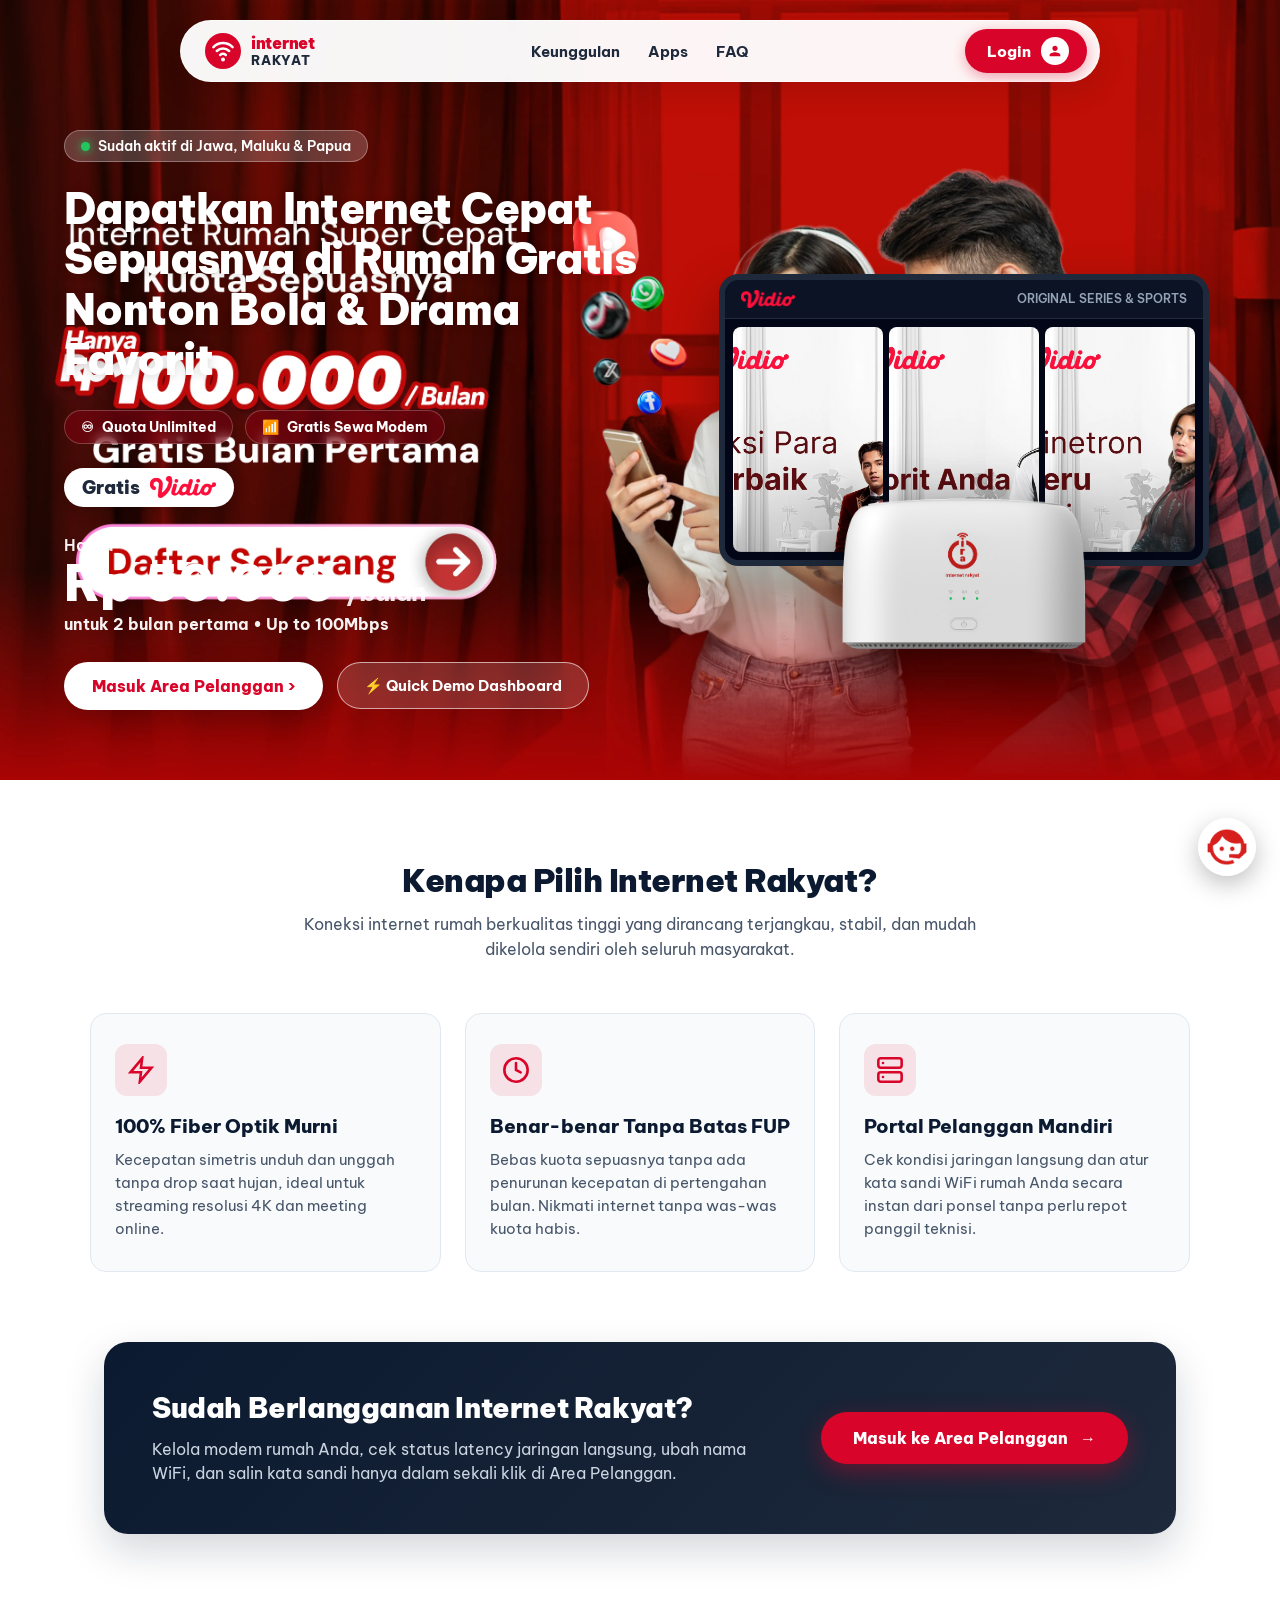
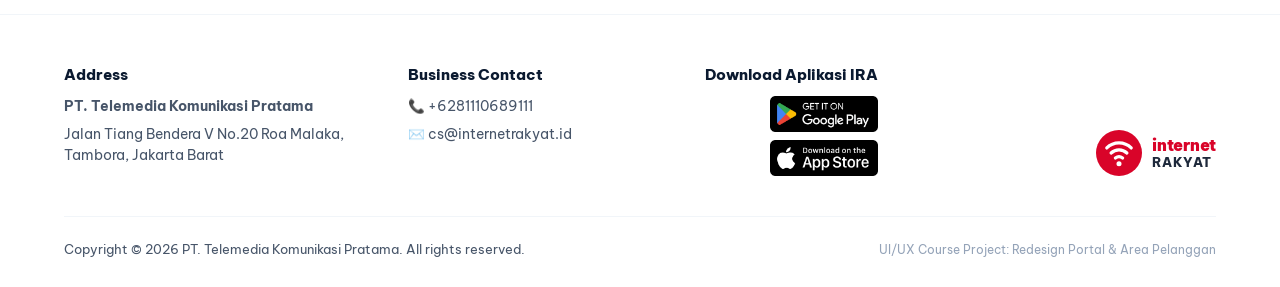
==== commit 6cf47180: "feat: complete user journey with authentic landing page, login IRA portal, and connected dashboard" ====
--- a/index.html
+++ b/index.html
@@ -3,457 +3,884 @@
 <head>
   <meta charset="UTF-8">
   <meta name="viewport" content="width=device-width, initial-scale=1">
-  <title>Internet Rakyat - Area Pelanggan</title>
+  <title>Internet Rakyat - Dapatkan Internet Cepat Sepuasnya di Rumah</title>
 
   <!-- Favicon -->
   <link rel="icon" type="image/svg+xml" href="assets/images/favicon.svg">
-  <link rel="alternate icon" href="favicon.svg" type="image/svg+xml">
 
   <!-- Google Fonts: Be Vietnam Pro & Figtree (Official Internet Rakyat Typography) -->
   <link rel="preconnect" href="https://fonts.googleapis.com">
   <link rel="preconnect" href="https://fonts.gstatic.com" crossorigin>
   <link href="https://fonts.googleapis.com/css2?family=Be+Vietnam+Pro:wght@400;500;600;700;800;900&family=Figtree:wght@400;500;600;700;800&display=swap" rel="stylesheet">
 
-  <!-- Main Stylesheet -->
-  <link rel="stylesheet" href="assets/css/style.css">
+  <style>
+    :root {
+      --primary: #d90429;
+      --primary-dark: #b80020;
+      --navy: #0b1a30;
+      --slate-50: #f8fafc;
+      --slate-100: #f1f5f9;
+      --slate-200: #e2e8f0;
+      --slate-600: #475569;
+      --slate-700: #334155;
+      --slate-800: #1e293b;
+      --font-main: 'Be Vietnam Pro', -apple-system, BlinkMacSystemFont, 'Segoe UI', Roboto, sans-serif;
+    }
+
+    * {
+      box-sizing: border-box;
+      margin: 0;
+      padding: 0;
+    }
+
+    html {
+      scroll-behavior: smooth;
+    }
+
+    body {
+      font-family: var(--font-main);
+      color: var(--slate-800);
+      background-color: #ffffff;
+      -webkit-font-smoothing: antialiased;
+      overflow-x: hidden;
+    }
+
+    /* ================= NAVBAR ================= */
+    .nav-wrapper {
+      position: absolute;
+      top: 20px;
+      left: 0;
+      right: 0;
+      z-index: 100;
+      display: flex;
+      justify-content: center;
+      padding: 0 20px;
+    }
+
+    .navbar-pill {
+      background: rgba(255, 255, 255, 0.96);
+      backdrop-filter: blur(12px);
+      -webkit-backdrop-filter: blur(12px);
+      border-radius: 999px;
+      padding: 8px 12px 8px 24px;
+      display: flex;
+      align-items: center;
+      justify-content: space-between;
+      gap: 32px;
+      width: 100%;
+      max-width: 920px;
+      box-shadow: 0 10px 30px rgba(0, 0, 0, 0.12);
+      border: 1px solid rgba(255, 255, 255, 0.6);
+    }
+
+    .brand {
+      display: flex;
+      align-items: center;
+      gap: 10px;
+      text-decoration: none;
+    }
+
+    .brand-text {
+      display: flex;
+      flex-direction: column;
+      line-height: 1.15;
+    }
+
+    .brand-text .top {
+      font-size: 16px;
+      font-weight: 900;
+      letter-spacing: -0.3px;
+      color: var(--primary);
+    }
+
+    .brand-text .bottom {
+      font-size: 13px;
+      font-weight: 800;
+      letter-spacing: 0.8px;
+      color: var(--slate-800);
+      text-transform: uppercase;
+    }
+
+    .nav-links {
+      display: flex;
+      align-items: center;
+      gap: 28px;
+    }
+
+    .nav-links a {
+      color: var(--slate-800);
+      text-decoration: none;
+      font-size: 15px;
+      font-weight: 700;
+      transition: color 0.2s;
+    }
+
+    .nav-links a:hover {
+      color: var(--primary);
+    }
+
+    .btn-login-pill {
+      display: inline-flex;
+      align-items: center;
+      gap: 10px;
+      background: var(--primary);
+      color: #ffffff;
+      padding: 8px 18px 8px 22px;
+      border-radius: 999px;
+      font-size: 15px;
+      font-weight: 800;
+      text-decoration: none;
+      box-shadow: 0 4px 14px rgba(217, 4, 41, 0.35);
+      transition: transform 0.18s, background-color 0.18s, box-shadow 0.18s;
+    }
+
+    .btn-login-pill:hover {
+      background: var(--primary-dark);
+      transform: translateY(-1px);
+      box-shadow: 0 6px 18px rgba(217, 4, 41, 0.45);
+    }
+
+    .user-icon-badge {
+      width: 28px;
+      height: 28px;
+      border-radius: 50%;
+      background: #ffffff;
+      display: flex;
+      align-items: center;
+      justify-content: center;
+      color: var(--primary);
+    }
+
+    /* ================= HERO SECTION ================= */
+    .hero-section {
+      position: relative;
+      background-color: #d90429;
+      background-image: url('assets/images/bg_hero.webp');
+      background-size: cover;
+      background-position: center top;
+      background-repeat: no-repeat;
+      min-height: 640px;
+      padding: 130px 5% 70px;
+      color: #ffffff;
+      overflow: hidden;
+    }
+
+    .hero-container {
+      max-width: 1200px;
+      margin: 0 auto;
+      display: grid;
+      grid-template-columns: 1.15fr 0.95fr;
+      gap: 40px;
+      align-items: center;
+      position: relative;
+      z-index: 2;
+    }
+
+    /* Left Column */
+    .region-badge {
+      display: inline-flex;
+      align-items: center;
+      gap: 8px;
+      background: rgba(255, 255, 255, 0.2);
+      backdrop-filter: blur(8px);
+      -webkit-backdrop-filter: blur(8px);
+      border: 1px solid rgba(255, 255, 255, 0.3);
+      padding: 6px 16px;
+      border-radius: 999px;
+      font-size: 13.5px;
+      font-weight: 600;
+      margin-bottom: 22px;
+    }
+
+    .region-badge .dot-live {
+      width: 9px;
+      height: 9px;
+      background: #22c55e;
+      border-radius: 50%;
+      display: inline-block;
+      box-shadow: 0 0 10px #22c55e;
+    }
+
+    .hero-title {
+      font-size: 42px;
+      line-height: 1.2;
+      font-weight: 900;
+      letter-spacing: -0.6px;
+      margin-bottom: 24px;
+      text-shadow: 0 2px 10px rgba(0, 0, 0, 0.15);
+    }
+
+    .feature-pills {
+      display: flex;
+      flex-wrap: wrap;
+      gap: 12px;
+      margin-bottom: 24px;
+    }
+
+    .pill-item {
+      display: inline-flex;
+      align-items: center;
+      gap: 8px;
+      background: rgba(140, 0, 20, 0.45);
+      border: 1px solid rgba(255, 255, 255, 0.22);
+      backdrop-filter: blur(6px);
+      padding: 7px 16px;
+      border-radius: 999px;
+      font-size: 14px;
+      font-weight: 700;
+    }
+
+    .vidio-badge {
+      display: inline-flex;
+      align-items: center;
+      gap: 10px;
+      background: #ffffff;
+      color: #1e293b;
+      padding: 8px 18px;
+      border-radius: 999px;
+      font-size: 18px;
+      font-weight: 900;
+      box-shadow: 0 4px 14px rgba(0,0,0,0.15);
+      margin-bottom: 18px;
+    }
+
+    .vidio-badge img {
+      height: 22px;
+      width: auto;
+    }
+
+    .price-block {
+      margin-top: 10px;
+      margin-bottom: 28px;
+    }
+
+    .price-block .sub-label {
+      font-size: 16px;
+      font-weight: 600;
+      opacity: 0.95;
+    }
+
+    .price-block .main-price {
+      font-size: 50px;
+      font-weight: 900;
+      line-height: 1.1;
+      letter-spacing: -1px;
+    }
+
+    .price-block .main-price span {
+      font-size: 26px;
+      font-weight: 700;
+      opacity: 0.9;
+    }
+
+    .price-block .promo-info {
+      font-size: 16px;
+      font-weight: 700;
+      opacity: 0.95;
+      margin-top: 4px;
+    }
+
+    .hero-actions {
+      display: flex;
+      flex-wrap: wrap;
+      gap: 14px;
+      align-items: center;
+    }
+
+    .btn-cta-primary {
+      background: #ffffff;
+      color: var(--primary);
+      padding: 14px 28px;
+      border-radius: 999px;
+      font-size: 16px;
+      font-weight: 800;
+      text-decoration: none;
+      box-shadow: 0 8px 24px rgba(0, 0, 0, 0.2);
+      transition: all 0.2s;
+    }
+
+    .btn-cta-primary:hover {
+      transform: translateY(-2px);
+      box-shadow: 0 12px 30px rgba(0, 0, 0, 0.3);
+      background: #fff8f8;
+    }
+
+    .btn-cta-secondary {
+      background: rgba(255, 255, 255, 0.15);
+      border: 1.5px solid rgba(255, 255, 255, 0.6);
+      color: #ffffff;
+      padding: 13px 26px;
+      border-radius: 999px;
+      font-size: 15px;
+      font-weight: 700;
+      text-decoration: none;
+      backdrop-filter: blur(8px);
+      transition: all 0.2s;
+    }
+
+    .btn-cta-secondary:hover {
+      background: rgba(255, 255, 255, 0.25);
+      transform: translateY(-2px);
+    }
+
+    /* Right Column (Visual Showcase) */
+    .hero-visual {
+      position: relative;
+      display: flex;
+      flex-direction: column;
+      align-items: center;
+      justify-content: center;
+      min-height: 400px;
+    }
+
+    .tv-showcase {
+      position: relative;
+      width: 100%;
+      max-width: 490px;
+      border-radius: 20px;
+      overflow: hidden;
+      box-shadow: 0 20px 50px rgba(0, 0, 0, 0.35);
+      border: 6px solid #1e293b;
+      background: #0f172a;
+    }
+
+    .tv-header {
+      background: #0b1324;
+      padding: 10px 16px;
+      display: flex;
+      align-items: center;
+      justify-content: space-between;
+      border-bottom: 1px solid rgba(255, 255, 255, 0.1);
+    }
+
+    .tv-header img {
+      height: 18px;
+    }
+
+    .tv-posters {
+      display: grid;
+      grid-template-columns: repeat(3, 1fr);
+      gap: 6px;
+      padding: 8px;
+      background: #020617;
+    }
+
+    .tv-poster-item {
+      position: relative;
+      border-radius: 8px;
+      overflow: hidden;
+      aspect-ratio: 2/3;
+      background: #1e293b;
+    }
+
+    .tv-poster-item img {
+      width: 100%;
+      height: 100%;
+      object-fit: cover;
+      display: block;
+      transition: transform 0.3s;
+    }
+
+    .tv-poster-item:hover img {
+      transform: scale(1.05);
+    }
+
+    /* Modem IRA Overlay */
+    .modem-device {
+      position: absolute;
+      bottom: -32px;
+      left: 50%;
+      transform: translateX(-50%);
+      width: 250px;
+      filter: drop-shadow(0 16px 30px rgba(0, 0, 0, 0.5));
+      z-index: 10;
+      transition: transform 0.3s ease;
+    }
+
+    .modem-device:hover {
+      transform: translateX(-50%) translateY(-6px);
+    }
+
+    .modem-device img {
+      width: 100%;
+      height: auto;
+      display: block;
+    }
+
+    /* ================= BENEFIT SECTION ================= */
+    .section-benefits {
+      padding: 80px 5% 70px;
+      background: #ffffff;
+      text-align: center;
+    }
+
+    .section-head {
+      max-width: 680px;
+      margin: 0 auto 50px;
+    }
+
+    .section-head h2 {
+      font-size: 32px;
+      font-weight: 900;
+      color: var(--navy);
+      letter-spacing: -0.5px;
+      margin-bottom: 12px;
+    }
+
+    .section-head p {
+      color: var(--slate-600);
+      font-size: 16px;
+      line-height: 1.6;
+    }
+
+    .benefit-grid {
+      display: grid;
+      grid-template-columns: repeat(auto-fit, minmax(260px, 1fr));
+      gap: 24px;
+      max-width: 1100px;
+      margin: 0 auto;
+    }
+
+    .benefit-card {
+      background: var(--slate-50);
+      border: 1px solid var(--slate-200);
+      border-radius: 16px;
+      padding: 30px 24px;
+      text-align: left;
+      transition: transform 0.2s, box-shadow 0.2s;
+    }
+
+    .benefit-card:hover {
+      transform: translateY(-4px);
+      box-shadow: 0 12px 24px rgba(0, 0, 0, 0.06);
+    }
+
+    .benefit-icon {
+      width: 52px;
+      height: 52px;
+      border-radius: 12px;
+      background: rgba(217, 4, 41, 0.1);
+      display: flex;
+      align-items: center;
+      justify-content: center;
+      margin-bottom: 18px;
+      color: var(--primary);
+    }
+
+    .benefit-card h3 {
+      font-size: 19px;
+      font-weight: 800;
+      color: var(--navy);
+      margin-bottom: 10px;
+    }
+
+    .benefit-card p {
+      font-size: 14.5px;
+      color: var(--slate-600);
+      line-height: 1.6;
+    }
+
+    /* ================= PORTAL HIGHLIGHT BANNER ================= */
+    .section-portal {
+      padding: 0 5% 80px;
+      max-width: 1200px;
+      margin: 0 auto;
+    }
+
+    .portal-banner {
+      background: linear-gradient(135deg, #0b1a30 0%, #1e293b 100%);
+      border-radius: 24px;
+      padding: 48px;
+      color: #ffffff;
+      display: flex;
+      align-items: center;
+      justify-content: space-between;
+      gap: 36px;
+      box-shadow: 0 16px 40px rgba(11, 26, 48, 0.18);
+    }
+
+    .portal-info h2 {
+      font-size: 28px;
+      font-weight: 900;
+      margin-bottom: 12px;
+      letter-spacing: -0.4px;
+    }
+
+    .portal-info p {
+      font-size: 15.5px;
+      color: #cbd5e1;
+      line-height: 1.6;
+      max-width: 600px;
+    }
+
+    .portal-action {
+      flex-shrink: 0;
+    }
+
+    .btn-portal-entry {
+      display: inline-flex;
+      align-items: center;
+      gap: 12px;
+      background: var(--primary);
+      color: #ffffff;
+      padding: 16px 32px;
+      border-radius: 999px;
+      font-size: 16px;
+      font-weight: 800;
+      text-decoration: none;
+      box-shadow: 0 8px 24px rgba(217, 4, 41, 0.4);
+      transition: all 0.2s;
+    }
+
+    .btn-portal-entry:hover {
+      background: var(--primary-dark);
+      transform: translateY(-2px);
+      box-shadow: 0 12px 28px rgba(217, 4, 41, 0.5);
+    }
+
+    /* ================= FOOTER ================= */
+    footer {
+      background: #ffffff;
+      border-top: 1px solid var(--slate-100);
+      padding: 50px 5% 30px;
+      font-size: 13.5px;
+    }
+
+    .footer-grid {
+      display: grid;
+      grid-template-columns: 1.3fr 1.1fr 1fr 1fr;
+      gap: 36px;
+      max-width: 1200px;
+      margin: 0 auto;
+    }
+
+    .footer-col h4 {
+      font-size: 14.5px;
+      font-weight: 800;
+      color: var(--navy);
+      margin-bottom: 12px;
+    }
+
+    .footer-col p {
+      color: var(--slate-600);
+      line-height: 1.6;
+      margin-bottom: 6px;
+    }
+
+    .store-badges {
+      display: flex;
+      flex-direction: column;
+      gap: 8px;
+    }
+
+    .store-badges img {
+      height: 36px;
+      width: auto;
+      object-fit: contain;
+    }
+
+    .footer-bottom {
+      max-width: 1200px;
+      margin: 40px auto 0;
+      padding-top: 24px;
+      border-top: 1px solid var(--slate-100);
+      display: flex;
+      flex-wrap: wrap;
+      justify-content: space-between;
+      align-items: center;
+      gap: 16px;
+      color: var(--slate-600);
+      font-size: 12.5px;
+    }
+
+    /* ================= FLOATING CS BUTTON ================= */
+    .floating-cs {
+      position: fixed;
+      bottom: 24px;
+      right: 24px;
+      z-index: 999;
+      display: flex;
+      align-items: center;
+      justify-content: center;
+      cursor: pointer;
+      transition: transform 0.2s;
+    }
+
+    .floating-cs:hover {
+      transform: scale(1.08);
+    }
+
+    .floating-cs img {
+      width: 58px;
+      height: 58px;
+      border-radius: 50%;
+      box-shadow: 0 8px 24px rgba(0, 0, 0, 0.25);
+    }
+
+    /* Responsive */
+    @media (max-width: 960px) {
+      .hero-container {
+        grid-template-columns: 1fr;
+        text-align: center;
+      }
+      .hero-actions, .feature-pills {
+        justify-content: center;
+      }
+      .portal-banner {
+        flex-direction: column;
+        text-align: center;
+      }
+      .footer-grid {
+        grid-template-columns: 1fr 1fr;
+      }
+    }
+
+    @media (max-width: 640px) {
+      .navbar-pill {
+        padding: 6px 10px 6px 16px;
+      }
+      .nav-links {
+        display: none;
+      }
+      .hero-title {
+        font-size: 32px;
+      }
+      .price-block .main-price {
+        font-size: 38px;
+      }
+      .footer-grid {
+        grid-template-columns: 1fr;
+      }
+      .modem-device {
+        width: 200px;
+        bottom: -20px;
+      }
+    }
+  </style>
 </head>
 <body>
 
-  <!-- ==================== HEADER ==================== -->
-  <header>
-    <a class="brand" href="#top" aria-label="Internet Rakyat Beranda">
-      <svg viewBox="0 0 64 64" width="40" height="40">
-        <circle cx="32" cy="32" r="32" fill="#d90429"/>
-        <path d="M15 25a24 24 0 0 1 34 0" stroke="#ffffff" stroke-width="4.5" stroke-linecap="round" fill="none"/>
-        <path d="M21 32a16 16 0 0 1 22 0" stroke="#ffffff" stroke-width="4.5" stroke-linecap="round" fill="none"/>
-        <path d="M27 39a8 8 0 0 1 10 0" stroke="#ffffff" stroke-width="4.5" stroke-linecap="round" fill="none"/>
-        <circle cx="32" cy="47" r="3.5" fill="#ffffff"/>
-      </svg>
-      <div style="line-height:1.15;display:flex;flex-direction:column">
-        <span style="font-size:17px;font-weight:900;letter-spacing:-.3px;color:#d90429">internet</span>
-        <span style="font-size:14px;font-weight:800;letter-spacing:1px;color:#1e293b;text-transform:uppercase">rakyat</span>
-      </div>
-    </a>
-    <button class="menu-toggle" id="menuBtn" aria-label="Menu Navigasi">☰</button>
-    <nav id="nav">
-      <a href="#top">Beranda</a>
-      <a href="#apps">Bantuan</a>
-      <a href="#paket-terakhir">Perpanjang Paket</a>
-      <button class="btn-area" id="accountBtn" type="button">Area Pelanggan ▾</button>
-    </nav>
+  <!-- ================= FLOATING NAVBAR ================= -->
+  <header class="nav-wrapper">
+    <div class="navbar-pill">
+      <a href="index.html" class="brand" aria-label="Internet Rakyat Beranda">
+        <svg viewBox="0 0 64 64" width="36" height="36">
+          <circle cx="32" cy="32" r="32" fill="#d90429"/>
+          <path d="M15 25a24 24 0 0 1 34 0" stroke="#ffffff" stroke-width="4.5" stroke-linecap="round" fill="none"/>
+          <path d="M21 32a16 16 0 0 1 22 0" stroke="#ffffff" stroke-width="4.5" stroke-linecap="round" fill="none"/>
+          <path d="M27 39a8 8 0 0 1 10 0" stroke="#ffffff" stroke-width="4.5" stroke-linecap="round" fill="none"/>
+          <circle cx="32" cy="47" r="3.5" fill="#ffffff"/>
+        </svg>
+        <div class="brand-text">
+          <span class="top">internet</span>
+          <span class="bottom">rakyat</span>
+        </div>
+      </a>
+
+      <nav class="nav-links">
+        <a href="#keunggulan">Keunggulan</a>
+        <a href="#apps">Apps</a>
+        <a href="#faq">FAQ</a>
+      </nav>
+
+      <!-- Tombol Login Resmi menuju halaman Login IRA -->
+      <a href="login.html" class="btn-login-pill" title="Masuk ke Area Pelanggan">
+        <span>Login</span>
+        <div class="user-icon-badge">
+          <svg viewBox="0 0 24 24" width="16" height="16" fill="currentColor">
+            <path d="M12 12c2.21 0 4-1.79 4-4s-1.79-4-4-4-4 1.79-4 4 1.79 4 4 4zm0 2c-2.67 0-8 1.34-8 4v2h16v-2c0-2.66-5.33-4-8-4z"/>
+          </svg>
+        </div>
+      </a>
+    </div>
   </header>
 
-  <!-- ==================== HERO BANNER ==================== -->
-  <section class="hero">
-    <div class="shard s1"></div>
-    <div class="shard s2"></div>
-    <div class="shard s3"></div>
-    <h1>Area Pelanggan</h1>
-  </section>
-
-  <!-- ==================== MAIN CONTENT ==================== -->
-  <main class="wrap" id="top">
-
-    <!-- Profil & Notifikasi -->
-    <div class="profile">
-      <div class="avatar">I</div>
-      <div class="who">
-        <h2>Ikhda</h2>
-        <p>ID: DV765</p>
-      </div>
-      <div class="notification-wrap">
-        <button class="bell" id="notificationBtn" type="button" aria-label="Notifikasi, 58 pemberitahuan" aria-expanded="false" aria-controls="notificationPanel" title="Buka notifikasi">
-          <svg viewBox="0 0 24 24" aria-hidden="true" focusable="false"><path d="M12 22a2.5 2.5 0 0 0 2.5-2.5h-5A2.5 2.5 0 0 0 12 22zm7-6v-5a7 7 0 0 0-5-6.7V4a2 2 0 0 0-4 0v.3A7 7 0 0 0 5 11v5l-2 2v1h18v-1l-2-2z"/></svg>
-          <b aria-hidden="true">58</b>
-        </button>
-        <section class="notification-panel" id="notificationPanel" aria-labelledby="notificationTitle" hidden>
-          <h3 id="notificationTitle">Notifikasi Pelanggan</h3>
-          <p>Paket internet aktif. Sisa masa aktif 27 hari.</p>
-          <p>Paket IRA 100 Mbps berakhir pada 01 November 2026.</p>
-        </section>
-      </div>
-    </div>
-
-    <!-- Tab Navigasi -->
-    <div class="tabs" role="tablist" aria-label="Informasi pelanggan">
-      <button class="tab active" id="tab-paket" role="tab" aria-selected="true" aria-controls="paket" tabindex="0" data-tab="paket">Informasi Paket dan Riwayat</button>
-      <button class="tab" id="tab-pribadi" role="tab" aria-selected="false" aria-controls="pribadi" tabindex="-1" data-tab="pribadi">Data Pribadi</button>
-      <button class="tab" id="tab-perangkat" role="tab" aria-selected="false" aria-controls="perangkat" tabindex="-1" data-tab="perangkat">Informasi Perangkat</button>
-    </div>
-
-    <!-- PANEL 1: INFORMASI PAKET & RIWAYAT -->
-    <section class="panel active" id="paket" role="tabpanel" aria-labelledby="tab-paket" tabindex="0">
-
-      <!-- FITUR 1 (AFTER): LIVE STATUS KONEKSI & INDIKATOR GANGGUAN -->
-      <div class="net-status-card" id="networkStatusBar">
-        <div class="net-status-main">
-          <span class="pulse-dot" id="netPulseDot" aria-hidden="true"></span>
-          <div>
-            <div class="net-status-title">
-              <span id="netStatusTitle">Status Jaringan: Normal &amp; Terhubung</span>
-              <span class="badge-safe" id="netBadgeSafe">🟢 Online</span>
+  <!-- ================= HERO SECTION ================= -->
+  <section class="hero-section">
+    <div class="hero-container">
+
+      <!-- Kolom Kiri: Penawaran & Konten -->
+      <div class="hero-content">
+        <div class="region-badge">
+          <span class="dot-live"></span>
+          <span>Sudah aktif di Jawa, Maluku &amp; Papua</span>
+        </div>
+
+        <h1 class="hero-title">
+          Dapatkan Internet Cepat Sepuasnya di Rumah Gratis Nonton Bola &amp; Drama Favorit
+        </h1>
+
+        <div class="feature-pills">
+          <div class="pill-item">
+            <span>♾</span>
+            <span>Quota Unlimited</span>
+          </div>
+          <div class="pill-item">
+            <span>📶</span>
+            <span>Gratis Sewa Modem</span>
+          </div>
+        </div>
+
+        <div class="vidio-badge">
+          <span>Gratis</span>
+          <img src="assets/images/icon_vidio.svg" alt="Vidio" title="Vidio Premier">
+        </div>
+
+        <div class="price-block">
+          <div class="sub-label">Hanya</div>
+          <div class="main-price">Rp 50.000 <span>/bulan</span></div>
+          <div class="promo-info">untuk 2 bulan pertama • Up to 100Mbps</div>
+        </div>
+
+        <div class="hero-actions">
+          <a href="login.html" class="btn-cta-primary">
+            Masuk Area Pelanggan ›
+          </a>
+          <a href="dashboard.html" class="btn-cta-secondary" title="Langsung uji coba prototype tugas UI/UX">
+            ⚡ Quick Demo Dashboard
+          </a>
+        </div>
+      </div>
+
+      <!-- Kolom Kanan: Visual Perangkat & TV Vidio Asli -->
+      <div class="hero-visual">
+        <div class="tv-showcase">
+          <div class="tv-header">
+            <img src="assets/images/icon_vidio.svg" alt="Vidio Logo">
+            <span style="font-size:12px;color:#94a3b8;font-weight:600">ORIGINAL SERIES &amp; SPORTS</span>
+          </div>
+          <div class="tv-posters">
+            <div class="tv-poster-item">
+              <img src="assets/images/vidio_1.webp" alt="Vidio Tayangan Sepakbola">
             </div>
-            <p class="net-status-desc" id="netStatusDesc">Modem ONT fiber aktif. Wilayah Anda bebas dari gangguan massal atau pemeliharaan.</p>
-          </div>
-        </div>
-        <div class="net-metrics">
-          <div class="net-metric-item">
-            <span>Latensi / Ping</span>
-            <strong id="pingVal">14 ms</strong>
-          </div>
-          <div class="net-metric-item">
-            <span>Kecepatan Unduh</span>
-            <strong id="speedVal">98.5 Mbps</strong>
-          </div>
-          <button class="btn-check-net" id="btnCheckNet" type="button" aria-label="Tes ulang status koneksi internet">
-            <span id="checkText">Cek Jaringan</span>
-          </button>
-        </div>
-      </div>
-
-      <div class="grid">
-        <!-- Kolom Kiri -->
-        <div class="stack">
-          <!-- Kartu Paket Aktif -->
-          <div class="card stats">
-            <h3>Paket yang terakhir dibeli</h3>
-            <div class="pkg-row">
-              <div class="pkg-icon" title="Paket Aktif">
-                <svg viewBox="0 0 24 24" width="28" height="28" fill="none" stroke="#e60000" stroke-width="2.6" stroke-linecap="round">
-                  <path d="M18.36 6.64a9 9 0 1 1-12.73 0"/>
-                  <line x1="12" y1="2" x2="12" y2="12"/>
-                </svg>
-              </div>
-              <div>
-                <strong>Paket IRA Up To 100 Mbps</strong>
-                <a href="#paket-terakhir">Perpanjang Paket ›</a>
-              </div>
+            <div class="tv-poster-item">
+              <img src="assets/images/vidio_2.webp" alt="Vidio Benda Keramat">
             </div>
-
-            <div style="margin:12px 0 6px;padding:10px 14px;border-radius:10px;background:var(--green-soft);color:#15803d;font-size:13px;line-height:1.5">
-              🎉 <strong>Selamat Paket IRA Up To 100 Mbps baru kamu sudah aktif!</strong><br>
-              Nikmati Kuota Unlimited dan koneksi stabil selama <strong>27 Hari</strong> ke depan.
-            </div>
-
-            <div class="stat-grid">
-              <div class="stat">
-                <div class="ico">
-                  <svg viewBox="0 0 24 24" fill="none" stroke="#e60000" stroke-width="2.2" stroke-linecap="round" stroke-linejoin="round">
-                    <path d="M5 2h14v5l-4 5 4 5v5H5v-5l4-5-4-5V2z" fill="rgba(230,0,0,0.12)"/>
-                    <path d="M5 2h14M5 22h14"/>
-                  </svg>
-                </div>
-                <small>Sisa Hari</small>
-                <span class="status-badge"><i aria-hidden="true">✓</i>27 Hari</span>
-              </div>
-              <div class="stat">
-                <div class="ico">
-                  <svg viewBox="0 0 24 24" fill="none" stroke="#e60000" stroke-width="2.2" stroke-linecap="round" stroke-linejoin="round">
-                    <path d="M4.5 16.5c-1.5 1.26-2 5-2 5s3.74-.5 5-2c.71-.84.7-2.13-.09-2.91a2.18 2.18 0 0 0-2.91-.09z" fill="rgba(230,0,0,0.2)"/>
-                    <path d="M12 15l-3-3a22 22 0 0 1 2-3.95A12.88 12.88 0 0 1 22 2c0 2.72-.78 7.5-6 11a22.35 22.35 0 0 1-4 2z" fill="rgba(230,0,0,0.12)"/>
-                    <path d="M9 12H4s.55-3.03 2-4.5c1.62-1.63 5-2.5 5-2.5"/>
-                    <path d="M15 15v5s3.03-.55 4.5-2c1.63-1.62 2.5-5 2.5-5"/>
-                  </svg>
-                </div>
-                <small>Kecepatan Paket</small>
-                <span>100Mbps</span>
-              </div>
-              <div class="stat">
-                <div class="ico">
-                  <svg viewBox="0 0 24 24" fill="none" stroke="#e60000" stroke-width="2.2" stroke-linecap="round" stroke-linejoin="round">
-                    <rect x="3" y="4" width="18" height="18" rx="3" ry="3" fill="rgba(230,0,0,0.08)"/>
-                    <line x1="16" y1="2" x2="16" y2="6"/>
-                    <line x1="8" y1="2" x2="8" y2="6"/>
-                    <line x1="3" y1="10" x2="21" y2="10"/>
-                    <circle cx="12" cy="15.5" r="2.2" fill="#e60000" stroke="none"/>
-                  </svg>
-                </div>
-                <small>Tanggal Berakhir Paket</small>
-                <span>01 November 2026</span>
-              </div>
+            <div class="tv-poster-item">
+              <img src="assets/images/vidio_3.webp" alt="Vidio Love is a Story">
             </div>
           </div>
-
-          <!-- FITUR 2 (AFTER): QUICK WIFI MANAGER -->
-          <div class="card wifi-card" id="wifiCard">
-            <div class="card-head-flex">
-              <div>
-                <h3>Kelola WiFi Rumah</h3>
-                <p style="color:var(--muted);font-size:13px;margin-top:2px">Atur akses WiFi tanpa perlu login IP router 192.168.1.1</p>
-              </div>
-              <span class="badge-tag">Router AX-100</span>
-            </div>
-
-            <div class="wifi-box">
-              <div class="wifi-item">
-                <div>
-                  <label>Nama WiFi (SSID)</label>
-                  <div class="wifi-val" id="wifiSsidDisplay">InternetRakyat_5G</div>
-                </div>
-                <button class="btn-sm-action" id="btnEditSsid" type="button" title="Ubah Nama WiFi">Ubah Nama</button>
-              </div>
-
-              <div class="wifi-item" style="border-top:1px dashed #e2e8f0;padding-top:10px">
-                <div>
-                  <label>Kata Sandi WiFi</label>
-                  <div class="wifi-val masked" id="wifiPassDisplay">••••••••</div>
-                </div>
-                <div class="wifi-actions-row">
-                  <button class="btn-sm-action" id="btnTogglePass" type="button" title="Tampilkan kata sandi"><span id="passToggleText">Lihat</span></button>
-                  <button class="btn-sm-action" id="btnCopyPass" type="button" title="Salin ke clipboard">Salin</button>
-                </div>
-              </div>
-            </div>
-
-            <div class="wifi-btns-grid">
-              <button class="btn-wifi-primary" id="btnChangePassModal" type="button">Ganti Password</button>
-              <button class="btn-wifi-secondary" id="btnRestartRouterModal" type="button">Restart Modem</button>
-            </div>
+        </div>
+
+        <!-- Modem IRA Asli di depan TV -->
+        <div class="modem-device">
+          <img src="assets/images/modem_ira.png" alt="Modem Router ONT Internet Rakyat Asli">
+        </div>
+      </div>
+
+    </div>
+  </section>
+
+  <!-- ================= KEUNGGULAN SECTION ================= -->
+  <section class="section-benefits" id="keunggulan">
+    <div class="section-head">
+      <h2>Kenapa Pilih Internet Rakyat?</h2>
+      <p>Koneksi internet rumah berkualitas tinggi yang dirancang terjangkau, stabil, dan mudah dikelola sendiri oleh seluruh masyarakat.</p>
+    </div>
+
+    <div class="benefit-grid">
+      <div class="benefit-card">
+        <div class="benefit-icon">
+          <svg viewBox="0 0 24 24" width="28" height="28" fill="none" stroke="currentColor" stroke-width="2.2" stroke-linecap="round">
+            <path d="M13 2L3 14h9l-1 8 10-12h-9l1-8z"/>
+          </svg>
+        </div>
+        <h3>100% Fiber Optik Murni</h3>
+        <p>Kecepatan simetris unduh dan unggah tanpa drop saat hujan, ideal untuk streaming resolusi 4K dan meeting online.</p>
+      </div>
+
+      <div class="benefit-card">
+        <div class="benefit-icon">
+          <svg viewBox="0 0 24 24" width="28" height="28" fill="none" stroke="currentColor" stroke-width="2.2" stroke-linecap="round">
+            <circle cx="12" cy="12" r="10"/>
+            <polyline points="12 6 12 12 16 14"/>
+          </svg>
+        </div>
+        <h3>Benar-benar Tanpa Batas FUP</h3>
+        <p>Bebas kuota sepuasnya tanpa ada penurunan kecepatan di pertengahan bulan. Nikmati internet tanpa was-was kuota habis.</p>
+      </div>
+
+      <div class="benefit-card">
+        <div class="benefit-icon">
+          <svg viewBox="0 0 24 24" width="28" height="28" fill="none" stroke="currentColor" stroke-width="2.2" stroke-linecap="round">
+            <rect x="2" y="2" width="20" height="8" rx="2" ry="2"/>
+            <rect x="2" y="14" width="20" height="8" rx="2" ry="2"/>
+            <line x1="6" y1="6" x2="6.01" y2="6"/>
+            <line x1="6" y1="18" x2="6.01" y2="18"/>
+          </svg>
+        </div>
+        <h3>Portal Pelanggan Mandiri</h3>
+        <p>Cek kondisi jaringan langsung dan atur kata sandi WiFi rumah Anda secara instan dari ponsel tanpa perlu repot panggil teknisi.</p>
+      </div>
+    </div>
+  </section>
+
+  <!-- ================= BANNER PORTAL PELANGGAN ================= -->
+  <section class="section-portal" id="apps">
+    <div class="portal-banner">
+      <div class="portal-info">
+        <h2>Sudah Berlangganan Internet Rakyat?</h2>
+        <p>Kelola modem rumah Anda, cek status latency jaringan langsung, ubah nama WiFi, dan salin kata sandi hanya dalam sekali klik di Area Pelanggan.</p>
+      </div>
+      <div class="portal-action">
+        <a href="login.html" class="btn-portal-entry">
+          <span>Masuk ke Area Pelanggan</span>
+          <span>→</span>
+        </a>
+      </div>
+    </div>
+  </section>
+
+  <!-- ================= FOOTER ================= -->
+  <footer id="faq">
+    <div class="footer-grid">
+      <div class="footer-col">
+        <h4>Address</h4>
+        <p><strong>PT. Telemedia Komunikasi Pratama</strong></p>
+        <p>Jalan Tiang Bendera V No.20 Roa Malaka, Tambora, Jakarta Barat</p>
+      </div>
+
+      <div class="footer-col">
+        <h4>Business Contact</h4>
+        <p>📞 +6281110689111</p>
+        <p>✉️ cs@internetrakyat.id</p>
+      </div>
+
+      <div class="footer-col">
+        <h4>Download Aplikasi IRA</h4>
+        <div class="store-badges">
+          <img src="assets/images/google_play.png" alt="Google Play">
+          <img src="assets/images/app_store.png" alt="App Store">
+        </div>
+      </div>
+
+      <div class="footer-col" style="display:flex;align-items:flex-end;justify-content:flex-end">
+        <div style="display:flex;align-items:center;gap:10px">
+          <svg viewBox="0 0 64 64" width="46" height="46">
+            <circle cx="32" cy="32" r="32" fill="#d90429"/>
+            <path d="M15 25a24 24 0 0 1 34 0" stroke="#ffffff" stroke-width="4.5" stroke-linecap="round" fill="none"/>
+            <path d="M21 32a16 16 0 0 1 22 0" stroke="#ffffff" stroke-width="4.5" stroke-linecap="round" fill="none"/>
+            <path d="M27 39a8 8 0 0 1 10 0" stroke="#ffffff" stroke-width="4.5" stroke-linecap="round" fill="none"/>
+            <circle cx="32" cy="47" r="3.5" fill="#ffffff"/>
+          </svg>
+          <div class="brand-text">
+            <span class="top">internet</span>
+            <span class="bottom">rakyat</span>
           </div>
-
-          <!-- Promo Banner -->
-          <div class="promo">
-            <div>
-              <h4>Promo Seru<br>Bulan Ini!</h4>
-              <p>Nonton hiburan favorit tanpa buffering.</p>
-              <button class="btn-w" id="promoBtn" type="button">Lihat Promo</button>
-            </div>
-            <div class="emo" style="font-size:initial;display:flex;align-items:center;justify-content:center;opacity:0.85">
-              <svg viewBox="0 0 64 64" width="84" height="84" fill="none" stroke="#ffffff" stroke-width="3" stroke-linecap="round" stroke-linejoin="round">
-                <rect x="6" y="16" width="52" height="40" rx="4" fill="rgba(255,255,255,0.08)"/>
-                <polygon points="26,28 44,36 26,44" fill="#ffffff"/>
-              </svg>
-            </div>
-          </div>
-
-          <!-- Customer Service -->
-          <div class="cs" id="apps">
-            <div class="ico" style="font-size:initial;display:flex;align-items:center">
-              <svg viewBox="0 0 24 24" width="38" height="38" fill="none" stroke="#d90429" stroke-width="2.2" stroke-linecap="round" stroke-linejoin="round">
-                <path d="M3 18v-6a9 9 0 1 1 18 0v6"/>
-                <path d="M21 19a2 2 0 0 1-2 2h-1a2 2 0 0 1-2-2v-3a2 2 0 0 1 2-2h3zM3 19a2 2 0 0 0 2 2h1a2 2 0 0 0 2-2v-3a2 2 0 0 0-2-2H3z"/>
-              </svg>
-            </div>
-            <div>
-              <h4>Pusat Bantuan &amp; Customer Care<br>Internet Rakyat 24/7</h4>
-              <div class="store">
-                <a href="https://wa.me/" target="_blank" rel="noopener noreferrer">💬 WhatsApp CS</a>
-                <a href="tel:1500888">📞 Call Center 1500-IRA</a>
-              </div>
-            </div>
-            <div class="agent" style="font-size:initial;display:flex;align-items:center;opacity:0.85">
-              <svg viewBox="0 0 64 64" width="52" height="52" fill="none" stroke="#d90429" stroke-width="2.5" stroke-linecap="round" stroke-linejoin="round">
-                <circle cx="32" cy="22" r="12" fill="rgba(217,4,41,0.08)"/>
-                <path d="M14 52c0-10 8-16 18-16s18 6 18 16"/>
-                <path d="M42 22a10 10 0 0 0-20 0"/>
-                <path d="M32 34v5"/>
-                <circle cx="36" cy="39" r="2.5" fill="#d90429"/>
-              </svg>
-            </div>
-          </div>
-        </div>
-
-        <!-- Kolom Kanan -->
-        <div class="right">
-          <h3 class="title">Paket Terakhir Dibeli</h3>
-
-          <div class="offer">
-            <div class="girl">
-              <img src="assets/images/girl_model.png" alt="Model Internet Rakyat">
-            </div>
-            <div class="offer-card" id="paket-terakhir" tabindex="-1">
-              <div class="head">Paket IRA Up To 100 Mbps</div>
-              <div class="body">
-                <div>
-                  <small>Internet sampai dengan</small>
-                  <div class="speed">100 <span>Mbps</span></div>
-                </div>
-                <div>
-                  <small>Harga</small>
-                  <div><span class="old">Rp 100.000</span> <span class="free">Gratis</span></div>
-                </div>
-              </div>
-            </div>
-            <button class="buy" id="buyAgainBtn" type="button">BELI<br>LAGI</button>
-          </div>
-
-          <!-- Banner Pembayaran -->
-          <div class="pay-banner">
-            <div>
-              <h4>Bayar Internet<br>Ga Pake Telat!</h4>
-              <button id="paymentGuideBtn" type="button">Lihat panduan cara bayar</button>
-            </div>
-            <div class="banner-art">
-              <img src="assets/images/banner_edc.png" alt="Panduan Pembayaran Internet Rakyat">
-            </div>
-          </div>
-
-          <!-- Riwayat Pembelian -->
-          <div class="hist-head">
-            <h3>Riwayat Pembelian Paket</h3>
-            <button class="filter-btn" id="filterBtn" type="button" aria-expanded="false" aria-controls="filterBox">⚙ Filter Tanggal</button>
-          </div>
-
-          <div class="filter-box" id="filterBox">
-            <div>
-              <label for="from">Dari tanggal</label>
-              <input type="date" id="from">
-            </div>
-            <div>
-              <label for="to">Sampai tanggal</label>
-              <input type="date" id="to">
-            </div>
-            <button class="btn-apply" id="apply" type="button">Terapkan</button>
-            <button class="btn-reset" id="reset" type="button">Reset</button>
-          </div>
-          <p id="filterMessage" class="filter-message" aria-live="polite"></p>
-
-          <div id="history">
-            <div class="hist-item" data-date="2026-10-01">
-              <svg class="logo" viewBox="0 0 64 64" width="44" height="44">
-                <circle cx="32" cy="32" r="32" fill="#d90429"/>
-                <path d="M15 25a24 24 0 0 1 34 0" stroke="#ffffff" stroke-width="4.5" stroke-linecap="round" fill="none"/>
-                <path d="M21 32a16 16 0 0 1 22 0" stroke="#ffffff" stroke-width="4.5" stroke-linecap="round" fill="none"/>
-                <path d="M27 39a8 8 0 0 1 10 0" stroke="#ffffff" stroke-width="4.5" stroke-linecap="round" fill="none"/>
-                <circle cx="32" cy="47" r="3.5" fill="#ffffff"/>
-              </svg>
-              <div class="info">
-                <div class="ok"><i>✓</i> Paket berhasil dibayar</div>
-                <h4>Paket IRA Up To 100 Mbps</h4>
-                <small>Dibayar pada 01 Oktober 2026, pukul 12:23:59 WIB</small>
-              </div>
-              <div class="right-col">
-                <div class="price"><span class="old">Rp 100.000</span> <span class="free">Gratis</span></div>
-                <button class="btn-inv" type="button">Lihat Invoice</button>
-              </div>
-            </div>
-
-            <div class="hist-item" data-date="2026-09-01">
-              <svg class="logo" viewBox="0 0 64 64" width="44" height="44">
-                <circle cx="32" cy="32" r="32" fill="#d90429"/>
-                <path d="M15 25a24 24 0 0 1 34 0" stroke="#ffffff" stroke-width="4.5" stroke-linecap="round" fill="none"/>
-                <path d="M21 32a16 16 0 0 1 22 0" stroke="#ffffff" stroke-width="4.5" stroke-linecap="round" fill="none"/>
-                <path d="M27 39a8 8 0 0 1 10 0" stroke="#ffffff" stroke-width="4.5" stroke-linecap="round" fill="none"/>
-                <circle cx="32" cy="47" r="3.5" fill="#ffffff"/>
-              </svg>
-              <div class="info">
-                <div class="ok"><i>✓</i> Paket berhasil dibayar</div>
-                <h4>Paket IRA Up To 100 Mbps</h4>
-                <small>Dibayar pada 01 September 2026, pukul 12:23:59 WIB</small>
-              </div>
-              <div class="right-col">
-                <div class="price">Rp 100.000</div>
-                <button class="btn-inv" type="button">Lihat Invoice</button>
-              </div>
-            </div>
-
-            <div class="empty" id="empty">Tidak ada riwayat pada rentang tanggal ini.</div>
-          </div>
-
-          <nav class="pager" aria-label="Halaman riwayat pembelian">
-            <span aria-current="page">1</span>
-          </nav>
-        </div>
-      </div>
-    </section>
-
-    <!-- PANEL 2: DATA PRIBADI -->
-    <section class="panel" id="pribadi" role="tabpanel" aria-labelledby="tab-pribadi" tabindex="0">
-      <div class="card">
-        <h3>Data Pribadi</h3>
-        <div class="form">
-          <div class="field"><label>Nama Lengkap</label><div>Ikhda</div></div>
-          <div class="field"><label>ID Pelanggan</label><div>DV765</div></div>
-          <div class="field"><label>Nomor WhatsApp</label><div>08xx-xxxx-xxxx</div></div>
-          <div class="field"><label>Email</label><div>ikhda@internetrakyat.id</div></div>
-          <div class="field" style="grid-column:1/-1"><label>Alamat Pemasangan</label><div>Jl. Contoh No. 1, Area Layanan Internet Rakyat</div></div>
-        </div>
-      </div>
-    </section>
-
-    <!-- PANEL 3: INFORMASI PERANGKAT -->
-    <section class="panel" id="perangkat" role="tabpanel" aria-labelledby="tab-perangkat" tabindex="0">
-      <div class="card">
-        <div class="card-head-flex">
-          <h3>Informasi &amp; Status Perangkat</h3>
-          <button class="btn-sm-action" id="btnPerangkatRestart" type="button">Restart Router</button>
-        </div>
-        <div class="devices">
-          <div class="dev"><i class="dot" id="devRouterDot"></i><div><b>Router IRA AX-100</b><br><small style="color:var(--muted)">SN: IRA-AX-000123 • IP: 192.168.1.1</small></div><span id="devRouterStatus">Online</span></div>
-          <div class="dev"><i class="dot" id="devOntDot"></i><div><b>ONT Fiber</b><br><small style="color:var(--muted)">SN: IRA-ONT-004567 • Daya Optik: -19.4 dBm (Bagus)</small></div><span id="devOntStatus">Online</span></div>
-          <div class="dev"><i class="dot off"></i><div><b>Extender WiFi</b><br><small style="color:var(--muted)">SN: IRA-EXT-000789</small></div><span>Offline</span></div>
-        </div>
-      </div>
-    </section>
-
-  </main>
-
-  <!-- ==================== MODALS & DIALOGS ==================== -->
-  <dialog id="infoDialog" aria-labelledby="dialogTitle">
-    <div class="dialog-content">
-      <h2 id="dialogTitle"></h2>
-      <div id="dialogBody"></div>
-      <div class="dialog-actions"><form method="dialog"><button type="submit">Tutup</button></form></div>
+        </div>
+      </div>
     </div>
-  </dialog>
-
-  <!-- Modal: Ubah SSID -->
-  <dialog id="ssidDialog" aria-labelledby="ssidDialogTitle">
-    <form class="dialog-content" id="ssidForm" method="dialog">
-      <h2 id="ssidDialogTitle">Ubah Nama WiFi (SSID)</h2>
-      <p style="margin-bottom:14px;color:var(--muted);font-size:14px">Nama ini akan terlihat oleh semua perangkat yang mencari sinyal WiFi Anda.</p>
-      <div class="dialog-field">
-        <label for="ssidInput">Nama WiFi Baru</label>
-        <input type="text" id="ssidInput" required minlength="3" maxlength="32" value="InternetRakyat_5G">
-      </div>
-      <div class="dialog-actions-row">
-        <button type="button" class="btn-cancel" id="btnCancelSsid">Batal</button>
-        <button type="submit" class="btn-submit">Simpan Nama Baru</button>
-      </div>
-    </form>
-  </dialog>
-
-  <!-- Modal: Ganti Password WiFi -->
-  <dialog id="passDialog" aria-labelledby="passDialogTitle">
-    <form class="dialog-content" id="passForm" method="dialog">
-      <h2 id="passDialogTitle">Ganti Kata Sandi WiFi</h2>
-      <p style="margin-bottom:14px;color:var(--muted);font-size:14px">Gunakan minimal 8 karakter dengan kombinasi huruf dan angka.</p>
-      <div class="dialog-field">
-        <label for="passInput">Kata Sandi Baru</label>
-        <input type="password" id="passInput" required minlength="8" placeholder="Minimal 8 karakter">
-      </div>
-      <div class="dialog-field" style="margin-top:12px">
-        <label for="passConfirmInput">Konfirmasi Kata Sandi Baru</label>
-        <input type="password" id="passConfirmInput" required minlength="8" placeholder="Ketik ulang kata sandi baru">
-      </div>
-      <p id="passError" style="color:var(--red);font-size:13px;margin-top:8px;display:none"></p>
-      <div class="dialog-actions-row">
-        <button type="button" class="btn-cancel" id="btnCancelPass">Batal</button>
-        <button type="submit" class="btn-submit">Simpan Kata Sandi</button>
-      </div>
-    </form>
-  </dialog>
-
-  <!-- Modal: Konfirmasi Restart Modem -->
-  <dialog id="restartDialog" aria-labelledby="restartDialogTitle">
-    <div class="dialog-content">
-      <h2 id="restartDialogTitle">Konfirmasi Restart Modem</h2>
-      <p style="margin-bottom:16px;color:#374151;font-size:15px;line-height:1.6">
-        Apakah Anda yakin ingin memulai ulang (reboot) modem ONT &amp; router?
-        <br><br>
-        <strong style="color:var(--red-dark)">⚠️ Catatan:</strong> Koneksi internet Anda akan terputus sementara selama kurang lebih 10–15 detik hingga modem kembali stabil.
-      </p>
-      <div class="dialog-actions-row">
-        <button type="button" class="btn-cancel" id="btnCancelRestart">Batal</button>
-        <button type="button" class="btn-submit btn-danger" id="btnConfirmRestart">Ya, Restart Sekarang</button>
-      </div>
+
+    <div class="footer-bottom">
+      <p>Copyright &copy; 2026 PT. Telemedia Komunikasi Pratama. All rights reserved.</p>
+      <span style="font-size:12px;color:#94a3b8">UI/UX Course Project: Redesign Portal &amp; Area Pelanggan</span>
     </div>
-  </dialog>
-
-  <!-- Toast Notification Container -->
-  <div class="toast" id="toast" role="status" aria-live="polite"></div>
-
-  <!-- Main Application Script -->
-  <script src="assets/js/app.js"></script>
+  </footer>
+
+  <!-- ================= FLOATING CS MASCOT BUTTON ================= -->
+  <div class="floating-cs" title="Hubungi CS 24/7 Internet Rakyat" onclick="window.open('https://wa.me/', '_blank')">
+    <img src="assets/images/cs_button.png" alt="Customer Service IRA">
+  </div>
+
 </body>
 </html>
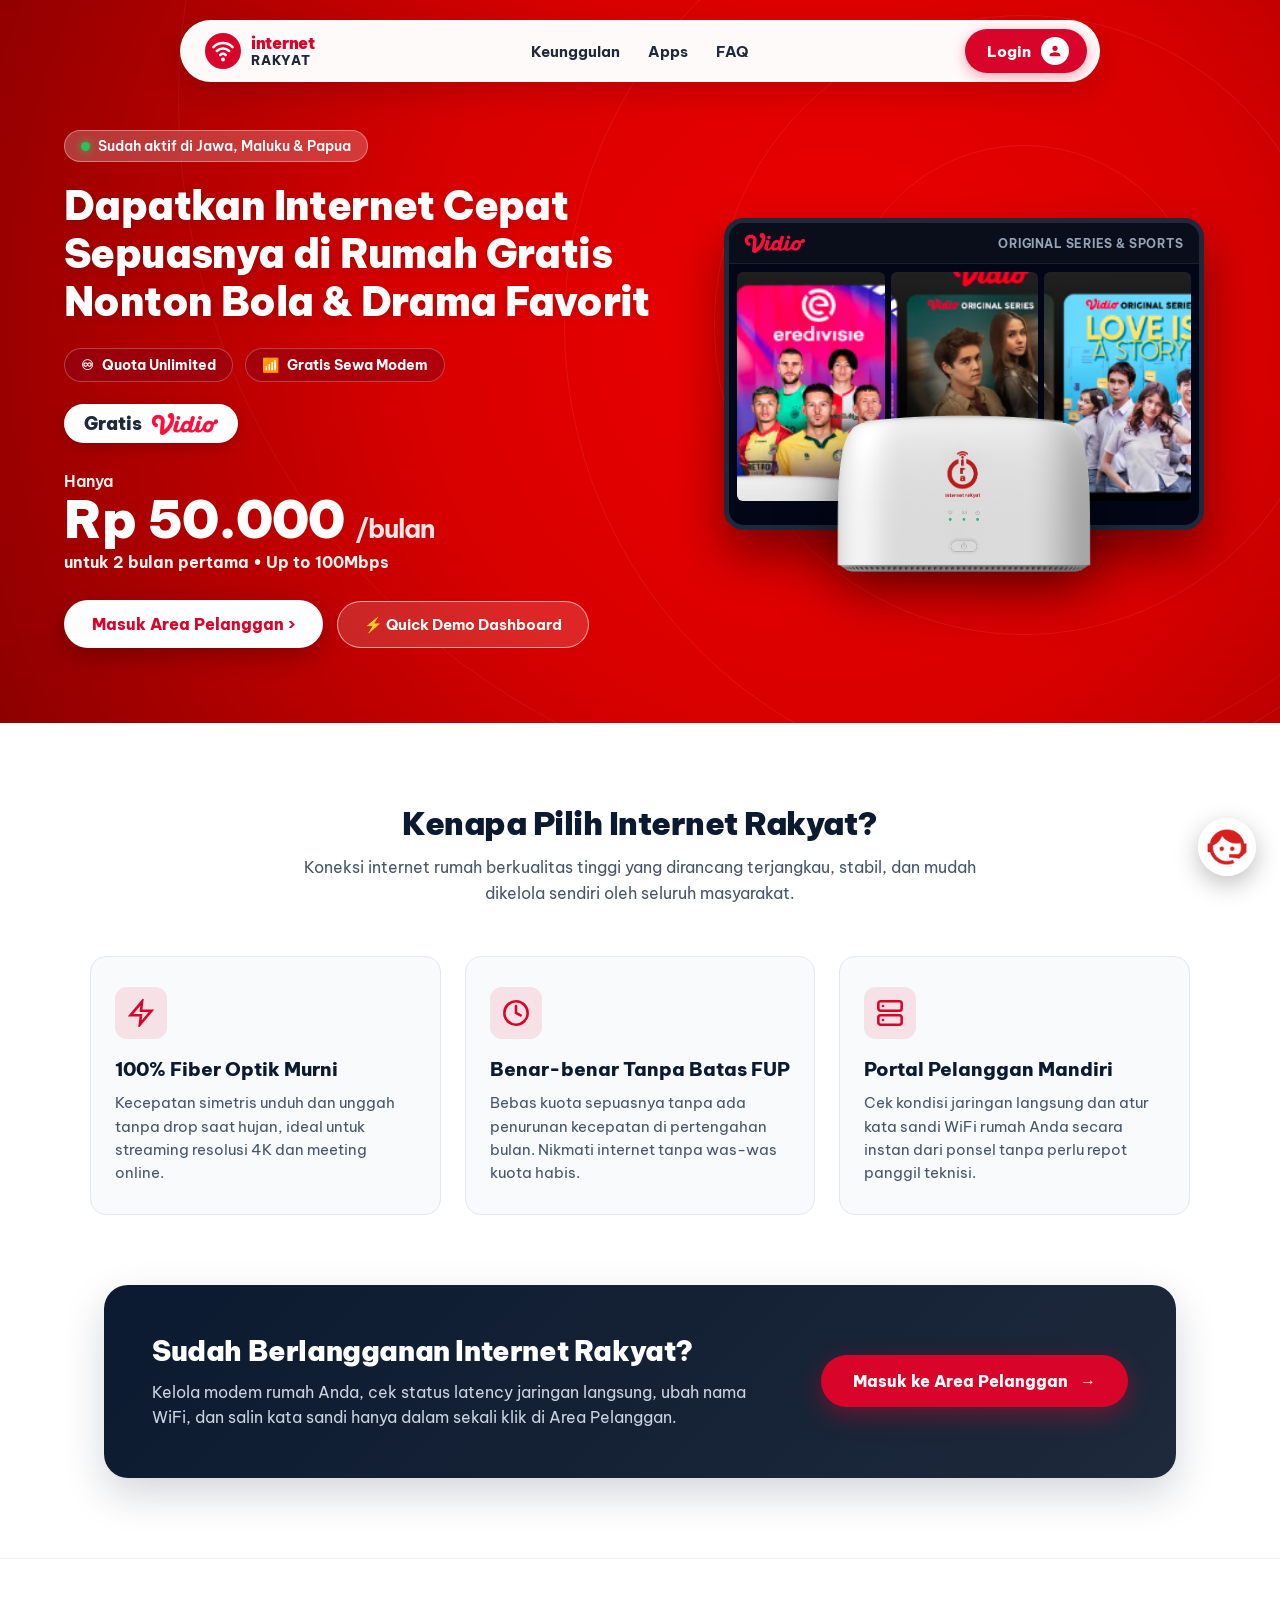
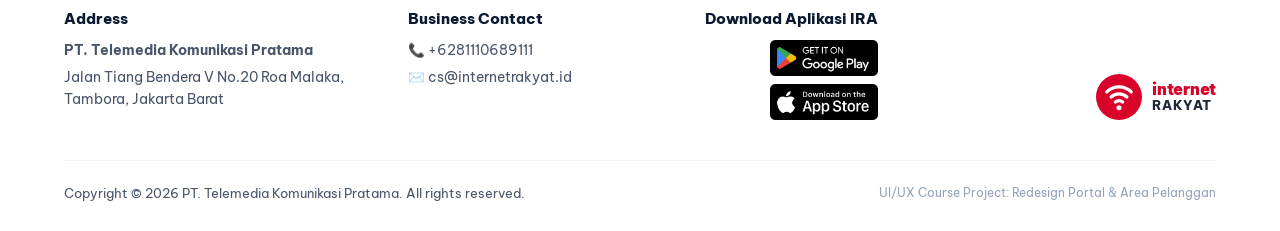
==== commit 85445572: "fix: replace hero background with authentic clean gradient and vector radar arcs, remove obsolete do" ====
--- a/index.html
+++ b/index.html
@@ -45,7 +45,7 @@
       overflow-x: hidden;
     }
 
-    /* ================= NAVBAR ================= */
+    /* ================= FLOATING NAVBAR ================= */
     .nav-wrapper {
       position: absolute;
       top: 20px;
@@ -58,7 +58,7 @@
     }
 
     .navbar-pill {
-      background: rgba(255, 255, 255, 0.96);
+      background: rgba(255, 255, 255, 0.98);
       backdrop-filter: blur(12px);
       -webkit-backdrop-filter: blur(12px);
       border-radius: 999px;
@@ -69,8 +69,8 @@
       gap: 32px;
       width: 100%;
       max-width: 920px;
-      box-shadow: 0 10px 30px rgba(0, 0, 0, 0.12);
-      border: 1px solid rgba(255, 255, 255, 0.6);
+      box-shadow: 0 10px 30px rgba(0, 0, 0, 0.15);
+      border: 1px solid rgba(255, 255, 255, 0.8);
     }
 
     .brand {
@@ -151,18 +151,53 @@
       color: var(--primary);
     }
 
-    /* ================= HERO SECTION ================= */
+    /* ================= HERO SECTION (CLEAN GRADIENT & RADAR ARCS) ================= */
     .hero-section {
       position: relative;
-      background-color: #d90429;
-      background-image: url('assets/images/bg_hero.webp');
-      background-size: cover;
-      background-position: center top;
-      background-repeat: no-repeat;
+      background: radial-gradient(circle at 65% 45%, #ef0000 0%, #d80000 45%, #8d0000 100%);
       min-height: 640px;
-      padding: 130px 5% 70px;
+      padding: 130px 5% 75px;
       color: #ffffff;
       overflow: hidden;
+    }
+
+    /* Subtle Radar Signal Waves (Clean vector arcs, NO AI / NO text clash) */
+    .signal-arcs {
+      position: absolute;
+      top: 45%;
+      right: 20%;
+      transform: translate(50%, -50%);
+      width: 1000px;
+      height: 1000px;
+      pointer-events: none;
+      z-index: 1;
+    }
+
+    .arc {
+      position: absolute;
+      top: 50%;
+      left: 50%;
+      transform: translate(-50%, -50%);
+      border-radius: 50%;
+      border: 1.5px solid rgba(255, 255, 255, 0.08);
+    }
+
+    .arc.a1 { width: 360px; height: 360px; }
+    .arc.a2 { width: 620px; height: 620px; }
+    .arc.a3 { width: 920px; height: 920px; }
+
+    /* Faint decorative arc across top */
+    .hero-section::before {
+      content: '';
+      position: absolute;
+      width: 1400px;
+      height: 1400px;
+      border-radius: 50%;
+      border: 1px solid rgba(255, 255, 255, 0.06);
+      top: -600px;
+      right: -300px;
+      pointer-events: none;
+      z-index: 1;
     }
 
     .hero-container {
@@ -181,15 +216,15 @@
       display: inline-flex;
       align-items: center;
       gap: 8px;
-      background: rgba(255, 255, 255, 0.2);
+      background: rgba(255, 255, 255, 0.22);
       backdrop-filter: blur(8px);
       -webkit-backdrop-filter: blur(8px);
-      border: 1px solid rgba(255, 255, 255, 0.3);
+      border: 1px solid rgba(255, 255, 255, 0.35);
       padding: 6px 16px;
       border-radius: 999px;
       font-size: 13.5px;
       font-weight: 600;
-      margin-bottom: 22px;
+      margin-bottom: 20px;
     }
 
     .region-badge .dot-live {
@@ -202,11 +237,11 @@
     }
 
     .hero-title {
-      font-size: 42px;
+      font-size: 40px;
       line-height: 1.2;
       font-weight: 900;
       letter-spacing: -0.6px;
-      margin-bottom: 24px;
+      margin-bottom: 22px;
       text-shadow: 0 2px 10px rgba(0, 0, 0, 0.15);
     }
 
@@ -214,15 +249,15 @@
       display: flex;
       flex-wrap: wrap;
       gap: 12px;
-      margin-bottom: 24px;
+      margin-bottom: 22px;
     }
 
     .pill-item {
       display: inline-flex;
       align-items: center;
       gap: 8px;
-      background: rgba(140, 0, 20, 0.45);
-      border: 1px solid rgba(255, 255, 255, 0.22);
+      background: rgba(140, 0, 20, 0.55);
+      border: 1px solid rgba(255, 255, 255, 0.25);
       backdrop-filter: blur(6px);
       padding: 7px 16px;
       border-radius: 999px;
@@ -236,11 +271,11 @@
       gap: 10px;
       background: #ffffff;
       color: #1e293b;
-      padding: 8px 18px;
+      padding: 8px 20px;
       border-radius: 999px;
       font-size: 18px;
       font-weight: 900;
-      box-shadow: 0 4px 14px rgba(0,0,0,0.15);
+      box-shadow: 0 4px 14px rgba(0,0,0,0.18);
       margin-bottom: 18px;
     }
 
@@ -261,7 +296,7 @@
     }
 
     .price-block .main-price {
-      font-size: 50px;
+      font-size: 52px;
       font-weight: 900;
       line-height: 1.1;
       letter-spacing: -1px;
@@ -295,13 +330,13 @@
       font-size: 16px;
       font-weight: 800;
       text-decoration: none;
-      box-shadow: 0 8px 24px rgba(0, 0, 0, 0.2);
+      box-shadow: 0 8px 24px rgba(0, 0, 0, 0.25);
       transition: all 0.2s;
     }
 
     .btn-cta-primary:hover {
       transform: translateY(-2px);
-      box-shadow: 0 12px 30px rgba(0, 0, 0, 0.3);
+      box-shadow: 0 12px 30px rgba(0, 0, 0, 0.35);
       background: #fff8f8;
     }
 
@@ -323,88 +358,86 @@
       transform: translateY(-2px);
     }
 
-    /* Right Column (Visual Showcase) */
+    /* ================= RIGHT COLUMN: TV SHOWCASE & MODEM ASLI ================= */
     .hero-visual {
       position: relative;
       display: flex;
       flex-direction: column;
       align-items: center;
       justify-content: center;
-      min-height: 400px;
-    }
-
-    .tv-showcase {
+      padding-bottom: 30px;
+    }
+
+    .tv-frame {
+      width: 100%;
+      max-width: 480px;
+      background: #0f172a;
+      border-radius: 20px;
+      border: 5px solid #1e293b;
+      box-shadow: 0 24px 50px rgba(0, 0, 0, 0.45);
+      overflow: hidden;
       position: relative;
-      width: 100%;
-      max-width: 490px;
-      border-radius: 20px;
-      overflow: hidden;
-      box-shadow: 0 20px 50px rgba(0, 0, 0, 0.35);
-      border: 6px solid #1e293b;
-      background: #0f172a;
-    }
-
-    .tv-header {
-      background: #0b1324;
+    }
+
+    .tv-bar {
+      background: #090e1a;
       padding: 10px 16px;
       display: flex;
       align-items: center;
       justify-content: space-between;
-      border-bottom: 1px solid rgba(255, 255, 255, 0.1);
-    }
-
-    .tv-header img {
-      height: 18px;
-    }
-
-    .tv-posters {
+      border-bottom: 1px solid rgba(255, 255, 255, 0.08);
+    }
+
+    .tv-bar img {
+      height: 20px;
+    }
+
+    .tv-bar span {
+      font-size: 11.5px;
+      font-weight: 700;
+      letter-spacing: 0.5px;
+      color: #94a3b8;
+    }
+
+    .tv-screen {
       display: grid;
       grid-template-columns: repeat(3, 1fr);
       gap: 6px;
-      padding: 8px;
+      padding: 8px 8px 24px;
       background: #020617;
     }
 
-    .tv-poster-item {
+    .tv-poster {
       position: relative;
-      border-radius: 8px;
+      border-radius: 6px;
       overflow: hidden;
-      aspect-ratio: 2/3;
+      aspect-ratio: 9/14;
       background: #1e293b;
     }
 
-    .tv-poster-item img {
+    .tv-poster img {
       width: 100%;
       height: 100%;
       object-fit: cover;
       display: block;
-      transition: transform 0.3s;
-    }
-
-    .tv-poster-item:hover img {
-      transform: scale(1.05);
-    }
-
-    /* Modem IRA Overlay */
-    .modem-device {
+    }
+
+    /* Perangkat Modem IRA Asli di depan TV */
+    .modem-wrapper {
       position: absolute;
-      bottom: -32px;
+      bottom: -15px;
       left: 50%;
       transform: translateX(-50%);
-      width: 250px;
-      filter: drop-shadow(0 16px 30px rgba(0, 0, 0, 0.5));
+      width: 260px;
       z-index: 10;
-      transition: transform 0.3s ease;
-    }
-
-    .modem-device:hover {
-      transform: translateX(-50%) translateY(-6px);
-    }
-
-    .modem-device img {
+      pointer-events: none;
+    }
+
+    .modem-wrapper img {
       width: 100%;
       height: auto;
       display: block;
+      filter: drop-shadow(0 16px 28px rgba(0, 0, 0, 0.55));
     }
 
     /* ================= BENEFIT SECTION ================= */
@@ -593,7 +626,7 @@
       font-size: 12.5px;
     }
 
-    /* ================= FLOATING CS BUTTON ================= */
+    /* ================= FLOATING CS MASCOT BUTTON ================= */
     .floating-cs {
       position: fixed;
       bottom: 24px;
@@ -633,6 +666,9 @@
       .footer-grid {
         grid-template-columns: 1fr 1fr;
       }
+      .modem-wrapper {
+        width: 220px;
+      }
     }
 
     @media (max-width: 640px) {
@@ -643,7 +679,7 @@
         display: none;
       }
       .hero-title {
-        font-size: 32px;
+        font-size: 30px;
       }
       .price-block .main-price {
         font-size: 38px;
@@ -651,9 +687,9 @@
       .footer-grid {
         grid-template-columns: 1fr;
       }
-      .modem-device {
-        width: 200px;
-        bottom: -20px;
+      .modem-wrapper {
+        width: 190px;
+        bottom: -10px;
       }
     }
   </style>
@@ -697,9 +733,16 @@
 
   <!-- ================= HERO SECTION ================= -->
   <section class="hero-section">
+    <!-- Subtle Radar Signal Arcs (Vector Circles, NO clashing text background) -->
+    <div class="signal-arcs" aria-hidden="true">
+      <div class="arc a1"></div>
+      <div class="arc a2"></div>
+      <div class="arc a3"></div>
+    </div>
+
     <div class="hero-container">
 
-      <!-- Kolom Kiri: Penawaran & Konten -->
+      <!-- Kolom Kiri: Penawaran & Konten Bersih -->
       <div class="hero-content">
         <div class="region-badge">
           <span class="dot-live"></span>
@@ -742,29 +785,29 @@
         </div>
       </div>
 
-      <!-- Kolom Kanan: Visual Perangkat & TV Vidio Asli -->
+      <!-- Kolom Kanan: Visual TV Showcase & Modem IRA -->
       <div class="hero-visual">
-        <div class="tv-showcase">
-          <div class="tv-header">
+        <div class="tv-frame">
+          <div class="tv-bar">
             <img src="assets/images/icon_vidio.svg" alt="Vidio Logo">
-            <span style="font-size:12px;color:#94a3b8;font-weight:600">ORIGINAL SERIES &amp; SPORTS</span>
+            <span>ORIGINAL SERIES &amp; SPORTS</span>
           </div>
-          <div class="tv-posters">
-            <div class="tv-poster-item">
-              <img src="assets/images/vidio_1.webp" alt="Vidio Tayangan Sepakbola">
+          <div class="tv-screen">
+            <div class="tv-poster" title="Tayangan Eredivisie">
+              <img src="assets/images/poster_eredivisie.png" alt="Eredivisie Football">
             </div>
-            <div class="tv-poster-item">
-              <img src="assets/images/vidio_2.webp" alt="Vidio Benda Keramat">
+            <div class="tv-poster" title="Serial Benda Keramat">
+              <img src="assets/images/poster_benda_keramat.png" alt="Benda Keramat">
             </div>
-            <div class="tv-poster-item">
-              <img src="assets/images/vidio_3.webp" alt="Vidio Love is a Story">
+            <div class="tv-poster" title="Serial Love is A Story">
+              <img src="assets/images/poster_love_story.png" alt="Love is A Story">
             </div>
           </div>
         </div>
 
         <!-- Modem IRA Asli di depan TV -->
-        <div class="modem-device">
-          <img src="assets/images/modem_ira.png" alt="Modem Router ONT Internet Rakyat Asli">
+        <div class="modem-wrapper">
+          <img src="assets/images/modem_ira.png" alt="Modem Router ONT Internet Rakyat">
         </div>
       </div>
 
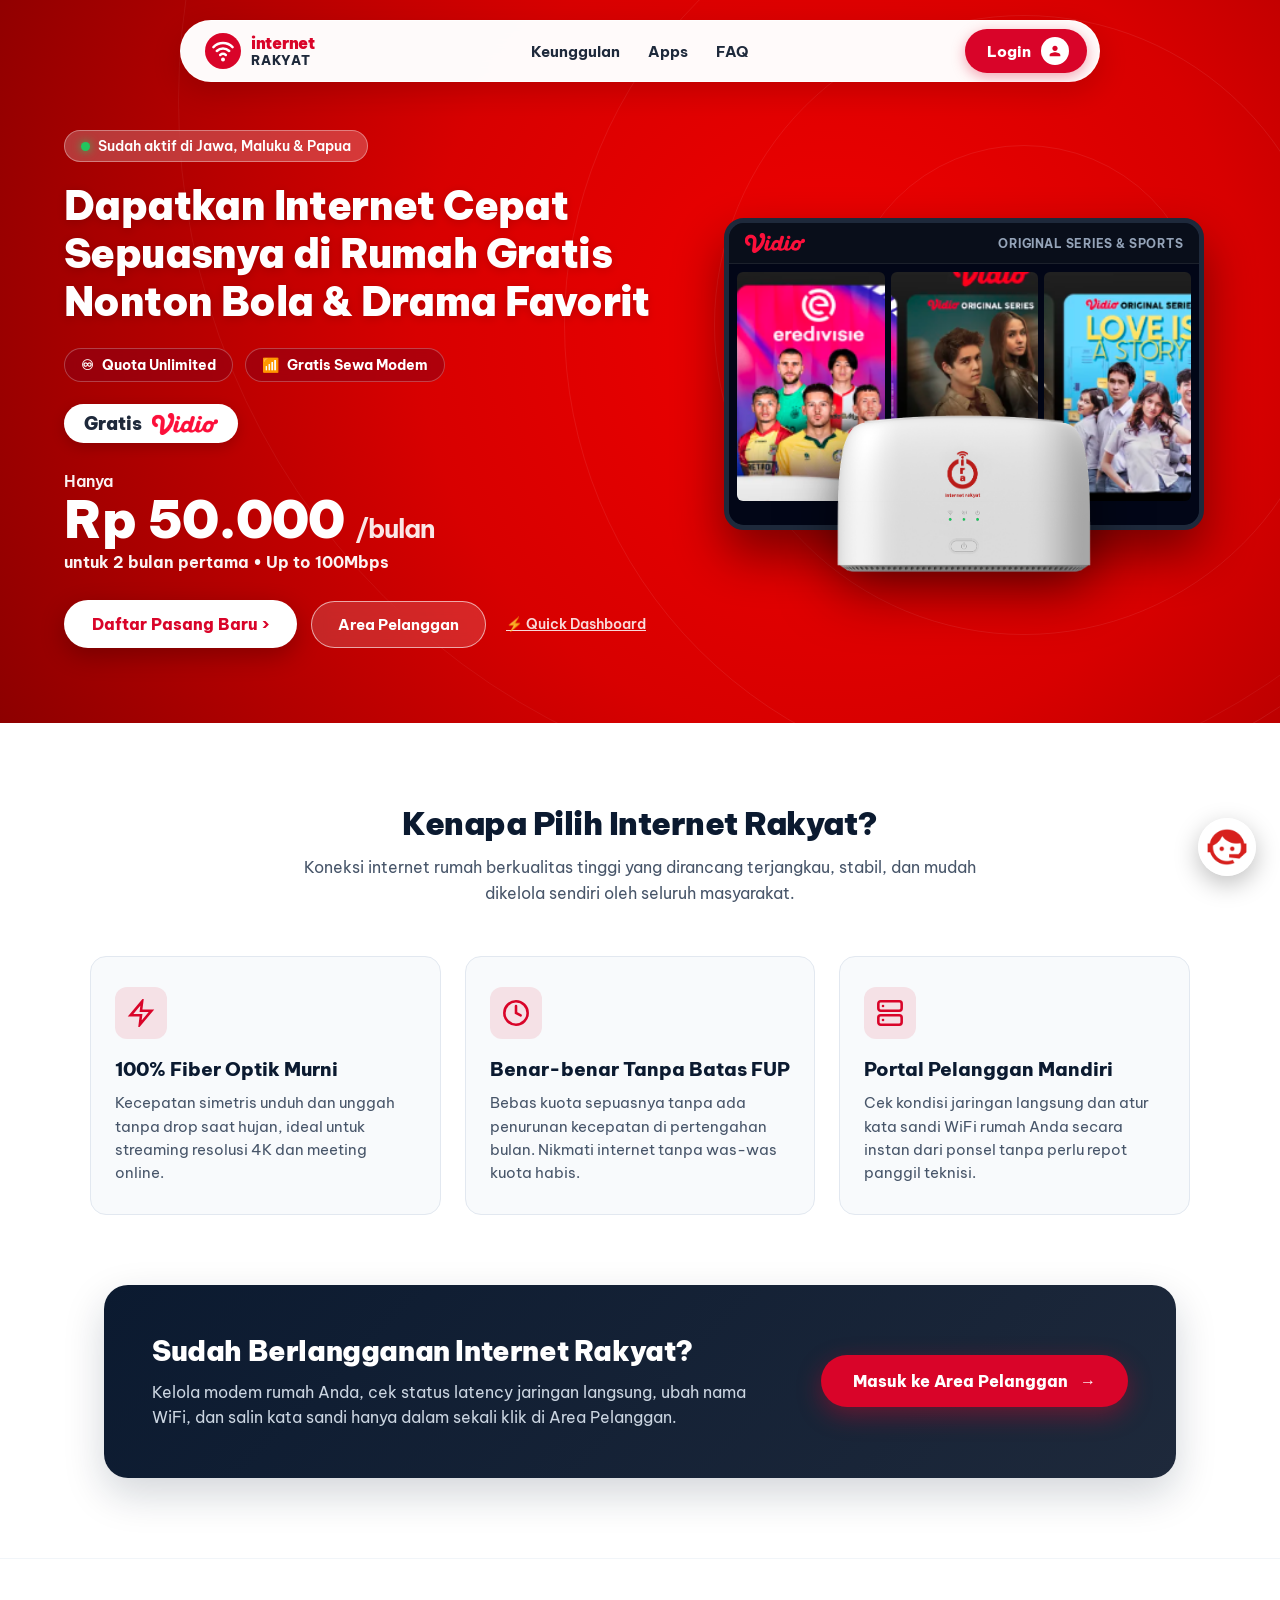
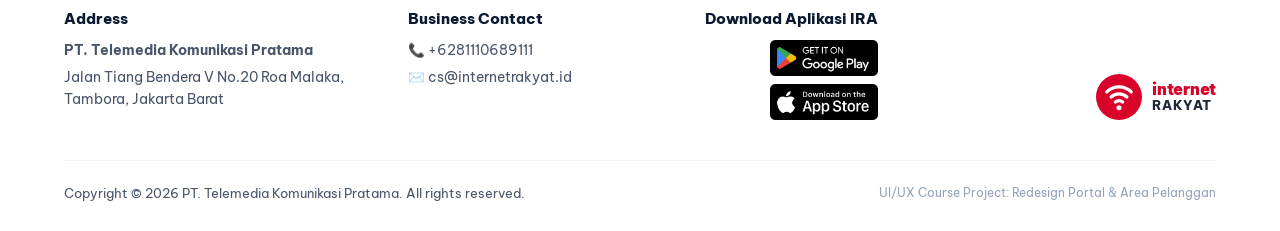
==== commit 0adc14e9: "feat: add authentic register page with 3-step onboarding, speech bubble, and OTP verification" ====
--- a/index.html
+++ b/index.html
@@ -776,11 +776,14 @@
         </div>
 
         <div class="hero-actions">
-          <a href="login.html" class="btn-cta-primary">
-            Masuk Area Pelanggan ›
+          <a href="register.html" class="btn-cta-primary" title="Registrasi Pemasangan Baru">
+            Daftar Pasang Baru ›
           </a>
-          <a href="dashboard.html" class="btn-cta-secondary" title="Langsung uji coba prototype tugas UI/UX">
-            ⚡ Quick Demo Dashboard
+          <a href="login.html" class="btn-cta-secondary" title="Login ke Akun Area Pelanggan">
+            Area Pelanggan
+          </a>
+          <a href="dashboard.html" style="color:rgba(255,255,255,0.85);font-size:13.5px;font-weight:600;text-decoration:underline;margin-left:6px" title="Shortcut demo langsung">
+            ⚡ Quick Dashboard
           </a>
         </div>
       </div>
@@ -926,4 +929,5 @@
   </div>
 
 </body>
+</html>
 </html>
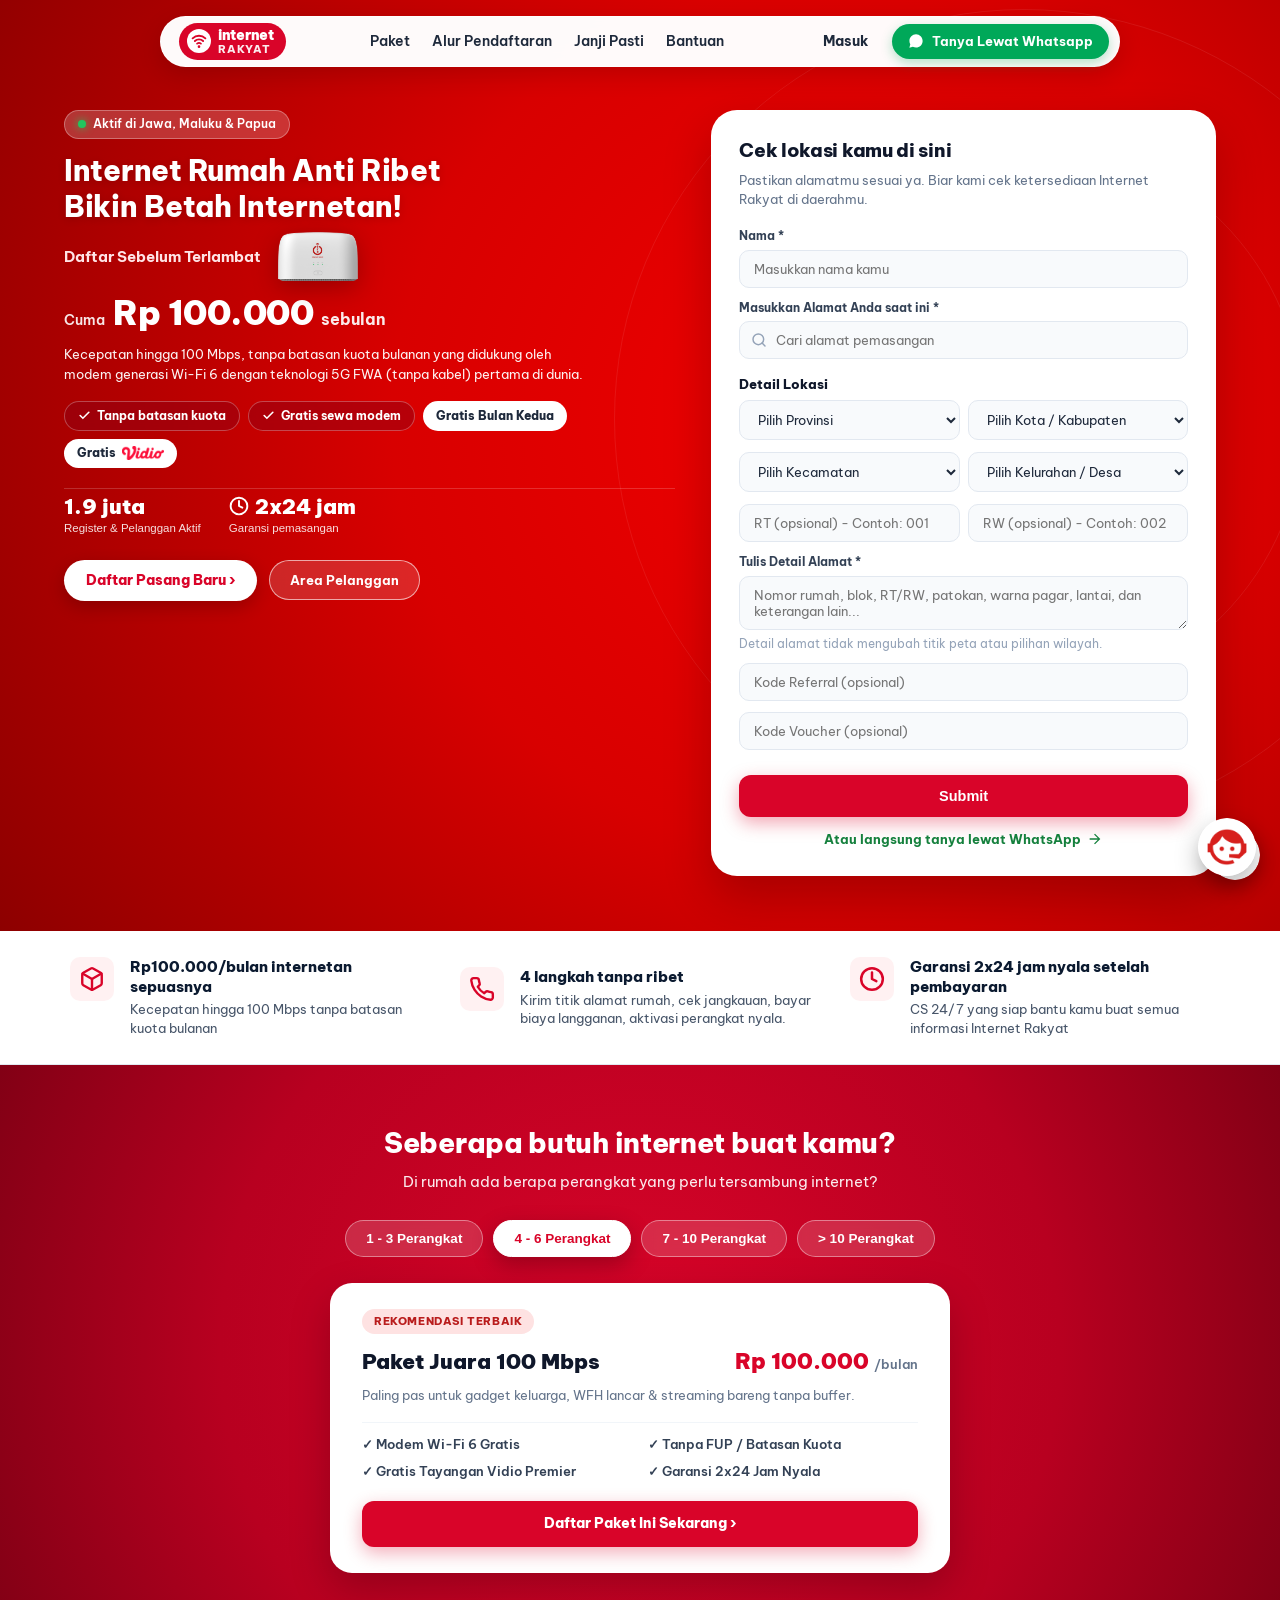
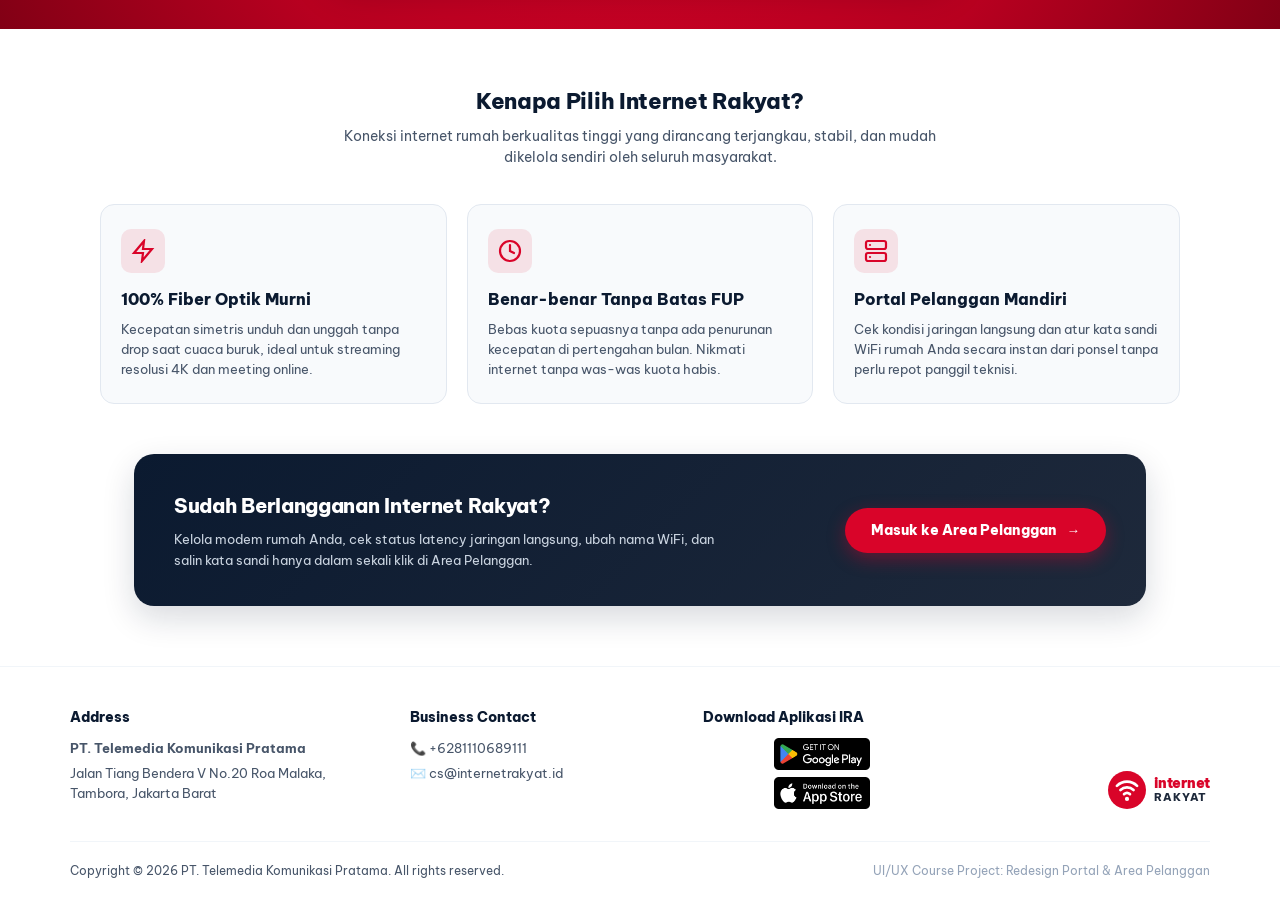
==== commit ec521252: "feat: update hero with authentic location check card, device calculator, clean forms, and fixed mode" ====
--- a/index.html
+++ b/index.html
@@ -43,18 +43,20 @@
       background-color: #ffffff;
       -webkit-font-smoothing: antialiased;
       overflow-x: hidden;
+      font-size: 14px;
+      line-height: 1.55;
     }
 
     /* ================= FLOATING NAVBAR ================= */
     .nav-wrapper {
       position: absolute;
-      top: 20px;
+      top: 16px;
       left: 0;
       right: 0;
       z-index: 100;
       display: flex;
       justify-content: center;
-      padding: 0 20px;
+      padding: 0 16px;
     }
 
     .navbar-pill {
@@ -62,56 +64,66 @@
       backdrop-filter: blur(12px);
       -webkit-backdrop-filter: blur(12px);
       border-radius: 999px;
-      padding: 8px 12px 8px 24px;
+      padding: 6px 10px 6px 18px;
       display: flex;
       align-items: center;
       justify-content: space-between;
-      gap: 32px;
+      gap: 24px;
       width: 100%;
-      max-width: 920px;
-      box-shadow: 0 10px 30px rgba(0, 0, 0, 0.15);
-      border: 1px solid rgba(255, 255, 255, 0.8);
+      max-width: 960px;
+      box-shadow: 0 8px 24px rgba(0, 0, 0, 0.14);
+      border: 1px solid rgba(255, 255, 255, 0.85);
     }
 
     .brand {
       display: flex;
       align-items: center;
-      gap: 10px;
+      gap: 8px;
       text-decoration: none;
     }
 
+    .brand-badge {
+      display: inline-flex;
+      align-items: center;
+      gap: 7px;
+      background: var(--primary);
+      padding: 5px 12px 5px 8px;
+      border-radius: 999px;
+      color: #ffffff;
+    }
+
     .brand-text {
       display: flex;
       flex-direction: column;
-      line-height: 1.15;
+      line-height: 1.1;
     }
 
     .brand-text .top {
-      font-size: 16px;
+      font-size: 13.5px;
       font-weight: 900;
       letter-spacing: -0.3px;
-      color: var(--primary);
+      color: #ffffff;
     }
 
     .brand-text .bottom {
-      font-size: 13px;
+      font-size: 11px;
       font-weight: 800;
       letter-spacing: 0.8px;
-      color: var(--slate-800);
+      color: rgba(255, 255, 255, 0.92);
       text-transform: uppercase;
     }
 
     .nav-links {
       display: flex;
       align-items: center;
-      gap: 28px;
+      gap: 22px;
     }
 
     .nav-links a {
       color: var(--slate-800);
       text-decoration: none;
-      font-size: 15px;
-      font-weight: 700;
+      font-size: 13.5px;
+      font-weight: 600;
       transition: color 0.2s;
     }
 
@@ -119,56 +131,65 @@
       color: var(--primary);
     }
 
-    .btn-login-pill {
+    .nav-right-actions {
+      display: flex;
+      align-items: center;
+      gap: 10px;
+    }
+
+    .btn-login-link {
+      color: var(--slate-800);
+      text-decoration: none;
+      font-size: 13.5px;
+      font-weight: 700;
+      padding: 6px 14px;
+      border-radius: 999px;
+      transition: all 0.2s;
+    }
+
+    .btn-login-link:hover {
+      color: var(--primary);
+      background: rgba(217, 4, 41, 0.06);
+    }
+
+    .btn-wa-pill {
       display: inline-flex;
       align-items: center;
-      gap: 10px;
-      background: var(--primary);
+      gap: 8px;
+      background: #00a859;
       color: #ffffff;
-      padding: 8px 18px 8px 22px;
+      padding: 7px 16px;
       border-radius: 999px;
-      font-size: 15px;
-      font-weight: 800;
+      font-size: 13px;
+      font-weight: 700;
       text-decoration: none;
-      box-shadow: 0 4px 14px rgba(217, 4, 41, 0.35);
-      transition: transform 0.18s, background-color 0.18s, box-shadow 0.18s;
-    }
-
-    .btn-login-pill:hover {
-      background: var(--primary-dark);
+      box-shadow: 0 4px 12px rgba(0, 168, 89, 0.3);
+      transition: transform 0.18s, background-color 0.18s;
+    }
+
+    .btn-wa-pill:hover {
+      background: #008f4c;
       transform: translateY(-1px);
-      box-shadow: 0 6px 18px rgba(217, 4, 41, 0.45);
-    }
-
-    .user-icon-badge {
-      width: 28px;
-      height: 28px;
-      border-radius: 50%;
-      background: #ffffff;
-      display: flex;
-      align-items: center;
-      justify-content: center;
-      color: var(--primary);
-    }
-
-    /* ================= HERO SECTION (CLEAN GRADIENT & RADAR ARCS) ================= */
+    }
+
+    /* ================= HERO SECTION ================= */
     .hero-section {
       position: relative;
       background: radial-gradient(circle at 65% 45%, #ef0000 0%, #d80000 45%, #8d0000 100%);
-      min-height: 640px;
-      padding: 130px 5% 75px;
+      min-height: 590px;
+      padding: 110px 5% 55px;
       color: #ffffff;
       overflow: hidden;
     }
 
-    /* Subtle Radar Signal Waves (Clean vector arcs, NO AI / NO text clash) */
+    /* Subtle Radar Signal Waves */
     .signal-arcs {
       position: absolute;
       top: 45%;
       right: 20%;
       transform: translate(50%, -50%);
-      width: 1000px;
-      height: 1000px;
+      width: 900px;
+      height: 900px;
       pointer-events: none;
       z-index: 1;
     }
@@ -182,368 +203,715 @@
       border: 1.5px solid rgba(255, 255, 255, 0.08);
     }
 
-    .arc.a1 { width: 360px; height: 360px; }
-    .arc.a2 { width: 620px; height: 620px; }
-    .arc.a3 { width: 920px; height: 920px; }
-
-    /* Faint decorative arc across top */
-    .hero-section::before {
-      content: '';
-      position: absolute;
-      width: 1400px;
-      height: 1400px;
+    .arc.a1 { width: 320px; height: 320px; }
+    .arc.a2 { width: 560px; height: 560px; }
+    .arc.a3 { width: 820px; height: 820px; }
+
+    .hero-container {
+      max-width: 1180px;
+      margin: 0 auto;
+      display: grid;
+      grid-template-columns: 1.15fr 0.95fr;
+      gap: 36px;
+      align-items: center;
+      position: relative;
+      z-index: 2;
+    }
+
+    /* Left Column - Scaled Down & Balanced */
+    .region-badge {
+      display: inline-flex;
+      align-items: center;
+      gap: 7px;
+      background: rgba(255, 255, 255, 0.2);
+      backdrop-filter: blur(8px);
+      -webkit-backdrop-filter: blur(8px);
+      border: 1px solid rgba(255, 255, 255, 0.3);
+      padding: 4px 13px;
+      border-radius: 999px;
+      font-size: 12px;
+      font-weight: 600;
+      margin-bottom: 14px;
+    }
+
+    .region-badge .dot-live {
+      width: 8px;
+      height: 8px;
+      background: #22c55e;
       border-radius: 50%;
-      border: 1px solid rgba(255, 255, 255, 0.06);
-      top: -600px;
-      right: -300px;
-      pointer-events: none;
-      z-index: 1;
-    }
-
+      display: inline-block;
+      box-shadow: 0 0 8px #22c55e;
+    }
+
+    .hero-title {
+      font-size: clamp(23px, 2.7vw, 29px);
+      line-height: 1.25;
+      font-weight: 800;
+      letter-spacing: -0.3px;
+      margin-bottom: 6px;
+      text-shadow: 0 2px 8px rgba(0, 0, 0, 0.15);
+    }
+
+    .hero-subtitle-alert {
+      font-size: 15px;
+      font-weight: 700;
+      color: #ffe4e6;
+      margin-bottom: 14px;
+    }
+
+    .price-block {
+      display: flex;
+      align-items: baseline;
+      gap: 8px;
+      margin-bottom: 12px;
+    }
+
+    .price-block .sub-label {
+      font-size: 14px;
+      font-weight: 600;
+      opacity: 0.9;
+    }
+
+    .price-block .main-price {
+      font-size: 34px;
+      font-weight: 900;
+      line-height: 1.1;
+      letter-spacing: -0.5px;
+    }
+
+    .price-block .price-period {
+      font-size: 16px;
+      font-weight: 700;
+      opacity: 0.92;
+    }
+
+    .hero-desc {
+      font-size: 13px;
+      line-height: 1.55;
+      opacity: 0.95;
+      margin-bottom: 16px;
+      max-width: 520px;
+    }
+
+    .feature-pills {
+      display: flex;
+      flex-wrap: wrap;
+      gap: 8px;
+      margin-bottom: 20px;
+    }
+
+    .pill-item {
+      display: inline-flex;
+      align-items: center;
+      gap: 6px;
+      background: rgba(140, 0, 20, 0.45);
+      border: 1px solid rgba(255, 255, 255, 0.28);
+      backdrop-filter: blur(6px);
+      padding: 5px 13px;
+      border-radius: 999px;
+      font-size: 12px;
+      font-weight: 700;
+    }
+
+    .pill-white {
+      background: #ffffff;
+      color: #1e293b;
+      border: none;
+      font-weight: 800;
+    }
+
+    .pill-white img {
+      height: 14px;
+      width: auto;
+    }
+
+    /* Stats Row (1.9 juta & 2x24 jam Garansi) */
+    .hero-stats-row {
+      display: flex;
+      align-items: center;
+      gap: 28px;
+      margin-bottom: 22px;
+      padding-top: 6px;
+      border-top: 1px solid rgba(255, 255, 255, 0.18);
+    }
+
+    .stat-metric {
+      display: flex;
+      flex-direction: column;
+    }
+
+    .stat-metric .num {
+      font-size: 21px;
+      font-weight: 900;
+      line-height: 1.1;
+      display: inline-flex;
+      align-items: center;
+      gap: 6px;
+    }
+
+    .stat-metric .lbl {
+      font-size: 11.5px;
+      opacity: 0.88;
+      font-weight: 500;
+      margin-top: 2px;
+    }
+
+    .hero-actions {
+      display: flex;
+      flex-wrap: wrap;
+      gap: 12px;
+      align-items: center;
+    }
+
+    .btn-cta-primary {
+      background: #ffffff;
+      color: var(--primary);
+      padding: 10px 22px;
+      border-radius: 999px;
+      font-size: 13.5px;
+      font-weight: 800;
+      text-decoration: none;
+      box-shadow: 0 6px 18px rgba(0, 0, 0, 0.2);
+      transition: all 0.2s;
+    }
+
+    .btn-cta-primary:hover {
+      transform: translateY(-2px);
+      box-shadow: 0 10px 24px rgba(0, 0, 0, 0.3);
+      background: #fff8f8;
+    }
+
+    .btn-cta-secondary {
+      background: rgba(255, 255, 255, 0.15);
+      border: 1.5px solid rgba(255, 255, 255, 0.6);
+      color: #ffffff;
+      padding: 9px 20px;
+      border-radius: 999px;
+      font-size: 13px;
+      font-weight: 700;
+      text-decoration: none;
+      backdrop-filter: blur(8px);
+      transition: all 0.2s;
+    }
+
+    .btn-cta-secondary:hover {
+      background: rgba(255, 255, 255, 0.25);
+      transform: translateY(-2px);
+    }
+
+    
+    /* ================= AUTHENTIC HERO LOCATION CHECK CARD ================= */
     .hero-container {
       max-width: 1200px;
       margin: 0 auto;
       display: grid;
       grid-template-columns: 1.15fr 0.95fr;
-      gap: 40px;
-      align-items: center;
+      gap: 36px;
+      align-items: flex-start;
       position: relative;
       z-index: 2;
     }
 
-    /* Left Column */
-    .region-badge {
-      display: inline-flex;
-      align-items: center;
-      gap: 8px;
-      background: rgba(255, 255, 255, 0.22);
-      backdrop-filter: blur(8px);
-      -webkit-backdrop-filter: blur(8px);
-      border: 1px solid rgba(255, 255, 255, 0.35);
-      padding: 6px 16px;
-      border-radius: 999px;
-      font-size: 13.5px;
-      font-weight: 600;
-      margin-bottom: 20px;
-    }
-
-    .region-badge .dot-live {
-      width: 9px;
-      height: 9px;
-      background: #22c55e;
-      border-radius: 50%;
-      display: inline-block;
-      box-shadow: 0 0 10px #22c55e;
-    }
-
-    .hero-title {
-      font-size: 40px;
-      line-height: 1.2;
-      font-weight: 900;
-      letter-spacing: -0.6px;
-      margin-bottom: 22px;
-      text-shadow: 0 2px 10px rgba(0, 0, 0, 0.15);
-    }
-
-    .feature-pills {
-      display: flex;
-      flex-wrap: wrap;
-      gap: 12px;
-      margin-bottom: 22px;
-    }
-
-    .pill-item {
-      display: inline-flex;
-      align-items: center;
-      gap: 8px;
-      background: rgba(140, 0, 20, 0.55);
-      border: 1px solid rgba(255, 255, 255, 0.25);
-      backdrop-filter: blur(6px);
-      padding: 7px 16px;
-      border-radius: 999px;
-      font-size: 14px;
-      font-weight: 700;
-    }
-
-    .vidio-badge {
-      display: inline-flex;
-      align-items: center;
-      gap: 10px;
-      background: #ffffff;
-      color: #1e293b;
-      padding: 8px 20px;
-      border-radius: 999px;
-      font-size: 18px;
-      font-weight: 900;
-      box-shadow: 0 4px 14px rgba(0,0,0,0.18);
-      margin-bottom: 18px;
-    }
-
-    .vidio-badge img {
-      height: 22px;
-      width: auto;
-    }
-
-    .price-block {
-      margin-top: 10px;
-      margin-bottom: 28px;
-    }
-
-    .price-block .sub-label {
-      font-size: 16px;
-      font-weight: 600;
-      opacity: 0.95;
-    }
-
-    .price-block .main-price {
-      font-size: 52px;
-      font-weight: 900;
-      line-height: 1.1;
-      letter-spacing: -1px;
-    }
-
-    .price-block .main-price span {
-      font-size: 26px;
-      font-weight: 700;
-      opacity: 0.9;
-    }
-
-    .price-block .promo-info {
-      font-size: 16px;
-      font-weight: 700;
-      opacity: 0.95;
-      margin-top: 4px;
-    }
-
-    .hero-actions {
-      display: flex;
-      flex-wrap: wrap;
-      gap: 14px;
-      align-items: center;
-    }
-
-    .btn-cta-primary {
-      background: #ffffff;
-      color: var(--primary);
-      padding: 14px 28px;
-      border-radius: 999px;
-      font-size: 16px;
-      font-weight: 800;
-      text-decoration: none;
-      box-shadow: 0 8px 24px rgba(0, 0, 0, 0.25);
-      transition: all 0.2s;
-    }
-
-    .btn-cta-primary:hover {
-      transform: translateY(-2px);
-      box-shadow: 0 12px 30px rgba(0, 0, 0, 0.35);
-      background: #fff8f8;
-    }
-
-    .btn-cta-secondary {
-      background: rgba(255, 255, 255, 0.15);
-      border: 1.5px solid rgba(255, 255, 255, 0.6);
-      color: #ffffff;
-      padding: 13px 26px;
-      border-radius: 999px;
-      font-size: 15px;
-      font-weight: 700;
-      text-decoration: none;
-      backdrop-filter: blur(8px);
-      transition: all 0.2s;
-    }
-
-    .btn-cta-secondary:hover {
-      background: rgba(255, 255, 255, 0.25);
-      transform: translateY(-2px);
-    }
-
-    /* ================= RIGHT COLUMN: TV SHOWCASE & MODEM ASLI ================= */
-    .hero-visual {
-      position: relative;
-      display: flex;
-      flex-direction: column;
-      align-items: center;
-      justify-content: center;
-      padding-bottom: 30px;
-    }
-
-    .tv-frame {
-      width: 100%;
-      max-width: 480px;
-      background: #0f172a;
-      border-radius: 20px;
-      border: 5px solid #1e293b;
-      box-shadow: 0 24px 50px rgba(0, 0, 0, 0.45);
-      overflow: hidden;
-      position: relative;
-    }
-
-    .tv-bar {
-      background: #090e1a;
-      padding: 10px 16px;
-      display: flex;
-      align-items: center;
-      justify-content: space-between;
-      border-bottom: 1px solid rgba(255, 255, 255, 0.08);
-    }
-
-    .tv-bar img {
-      height: 20px;
-    }
-
-    .tv-bar span {
-      font-size: 11.5px;
-      font-weight: 700;
-      letter-spacing: 0.5px;
-      color: #94a3b8;
-    }
-
-    .tv-screen {
-      display: grid;
-      grid-template-columns: repeat(3, 1fr);
-      gap: 6px;
-      padding: 8px 8px 24px;
-      background: #020617;
-    }
-
-    .tv-poster {
-      position: relative;
-      border-radius: 6px;
-      overflow: hidden;
-      aspect-ratio: 9/14;
-      background: #1e293b;
-    }
-
-    .tv-poster img {
-      width: 100%;
-      height: 100%;
-      object-fit: cover;
-      display: block;
-    }
-
-    /* Perangkat Modem IRA Asli di depan TV */
-    .modem-wrapper {
-      position: absolute;
-      bottom: -15px;
-      left: 50%;
-      transform: translateX(-50%);
-      width: 260px;
-      z-index: 10;
-      pointer-events: none;
-    }
-
-    .modem-wrapper img {
+    .hero-sub-row {
+      display: flex;
+      align-items: center;
+      gap: 16px;
+      margin-bottom: 12px;
+    }
+
+    .modem-badge-hero {
+      width: 82px;
+      height: auto;
+      flex-shrink: 0;
+    }
+
+    .modem-badge-hero img {
       width: 100%;
       height: auto;
       display: block;
-      filter: drop-shadow(0 16px 28px rgba(0, 0, 0, 0.55));
+      filter: drop-shadow(0 6px 12px rgba(0, 0, 0, 0.25));
+    }
+
+    .hero-check-card {
+      background: #ffffff;
+      border-radius: 26px;
+      padding: 26px 28px;
+      box-shadow: 0 20px 48px rgba(0, 0, 0, 0.22);
+      color: #1e293b;
+      position: relative;
+    }
+
+    .check-card-title {
+      font-size: 19px;
+      font-weight: 800;
+      color: #0f172a;
+      margin-bottom: 6px;
+      letter-spacing: -0.3px;
+    }
+
+    .check-card-subtitle {
+      font-size: 13px;
+      color: #64748b;
+      line-height: 1.45;
+      margin-bottom: 18px;
+    }
+
+    .ira-form-field {
+      margin-bottom: 11px;
+      display: flex;
+      flex-direction: column;
+      gap: 4px;
+    }
+
+    .ira-label {
+      font-size: 12px;
+      font-weight: 700;
+      color: #334155;
+    }
+
+    .ira-label.ira-section-heading {
+      font-size: 13px;
+      font-weight: 800;
+      color: #0f172a;
+      margin-top: 4px;
+      margin-bottom: 2px;
+    }
+
+    .ira-input, .ira-select, .ira-textarea {
+      width: 100%;
+      background: #f8fafc;
+      border: 1px solid #e2e8f0;
+      border-radius: 10px;
+      padding: 10px 14px;
+      font-size: 13px;
+      font-family: inherit;
+      color: #1e293b;
+      outline: none;
+      transition: border-color 0.18s, box-shadow 0.18s;
+      box-sizing: border-box;
+    }
+
+    .ira-input:focus, .ira-select:focus, .ira-textarea:focus {
+      border-color: #d90429;
+      background: #ffffff;
+      box-shadow: 0 0 0 3px rgba(217, 4, 41, 0.12);
+    }
+
+    .ira-input-search-wrapper {
+      position: relative;
+      display: flex;
+      align-items: center;
+    }
+
+    .ira-input-search-wrapper .search-ico {
+      position: absolute;
+      left: 12px;
+      pointer-events: none;
+    }
+
+    .ira-input-search {
+      padding-left: 36px;
+    }
+
+    .ira-grid-2 {
+      display: grid;
+      grid-template-columns: 1fr 1fr;
+      gap: 8px;
+    }
+
+    .ira-textarea {
+      resize: vertical;
+      min-height: 54px;
+    }
+
+    .ira-hint-muted {
+      font-size: 11.5px;
+      color: #94a3b8;
+      margin-top: 2px;
+      line-height: 1.35;
+    }
+
+    .btn-hero-submit {
+      width: 100%;
+      background: #d90429;
+      color: #ffffff;
+      border: none;
+      border-radius: 12px;
+      padding: 13px 20px;
+      font-size: 14.5px;
+      font-weight: 800;
+      cursor: pointer;
+      margin-top: 14px;
+      box-shadow: 0 6px 18px rgba(217, 4, 41, 0.35);
+      transition: transform 0.16s, background-color 0.16s, box-shadow 0.16s;
+    }
+
+    .btn-hero-submit:hover {
+      background: #b80020;
+      transform: translateY(-2px);
+      box-shadow: 0 10px 24px rgba(217, 4, 41, 0.42);
+    }
+
+    .ira-wa-link-wrap {
+      text-align: center;
+      margin-top: 12px;
+    }
+
+    .ira-wa-link {
+      display: inline-flex;
+      align-items: center;
+      gap: 6px;
+      font-size: 13px;
+      font-weight: 700;
+      color: #15803d;
+      text-decoration: none;
+      transition: color 0.16s, transform 0.16s;
+    }
+
+    .ira-wa-link:hover {
+      color: #0f612c;
+      transform: translateX(2px);
+    }
+
+    /* ================= SECTION PERANGKAT (SEBERAPA BUTUH INTERNET) ================= */
+    .section-device-calc {
+      background: radial-gradient(circle at 50% 50%, #d90429 0%, #b80020 60%, #820015 100%);
+      color: #ffffff;
+      padding: 56px 5%;
+      text-align: center;
+      position: relative;
+    }
+
+    .device-calc-container {
+      max-width: 820px;
+      margin: 0 auto;
+    }
+
+    .calc-title {
+      font-size: clamp(22px, 2.5vw, 28px);
+      font-weight: 800;
+      letter-spacing: -0.3px;
+      margin-bottom: 6px;
+    }
+
+    .calc-subtitle {
+      font-size: 15px;
+      opacity: 0.92;
+      margin-bottom: 26px;
+    }
+
+    .device-chips-row {
+      display: flex;
+      flex-wrap: wrap;
+      justify-content: center;
+      gap: 10px;
+      margin-bottom: 26px;
+    }
+
+    .chip-btn {
+      background: rgba(255, 255, 255, 0.16);
+      border: 1.5px solid rgba(255, 255, 255, 0.4);
+      color: #ffffff;
+      padding: 10px 20px;
+      border-radius: 999px;
+      font-size: 13.5px;
+      font-weight: 700;
+      cursor: pointer;
+      transition: all 0.18s;
+      backdrop-filter: blur(8px);
+    }
+
+    .chip-btn:hover {
+      background: rgba(255, 255, 255, 0.28);
+      border-color: #ffffff;
+      transform: translateY(-2px);
+    }
+
+    .chip-btn.active {
+      background: #ffffff;
+      color: #d90429;
+      border-color: #ffffff;
+      box-shadow: 0 8px 22px rgba(0, 0, 0, 0.25);
+      font-weight: 800;
+    }
+
+    .plan-recommend-card {
+      background: #ffffff;
+      color: #1e293b;
+      border-radius: 22px;
+      padding: 26px 32px;
+      max-width: 620px;
+      margin: 0 auto;
+      box-shadow: 0 16px 40px rgba(0, 0, 0, 0.22);
+      text-align: left;
+      position: relative;
+    }
+
+    .rec-badge {
+      display: inline-block;
+      background: #fee2e2;
+      color: #b91c1c;
+      padding: 4px 12px;
+      border-radius: 999px;
+      font-size: 11px;
+      font-weight: 800;
+      letter-spacing: 0.6px;
+      margin-bottom: 10px;
+    }
+
+    .rec-header {
+      display: flex;
+      justify-content: space-between;
+      align-items: baseline;
+      margin-bottom: 8px;
+    }
+
+    .rec-plan-name {
+      font-size: 21px;
+      font-weight: 900;
+      color: #0f172a;
+    }
+
+    .rec-plan-price {
+      font-size: 22px;
+      font-weight: 900;
+      color: #d90429;
+    }
+
+    .rec-plan-price span {
+      font-size: 13px;
+      font-weight: 600;
+      color: #64748b;
+    }
+
+    .rec-plan-desc {
+      font-size: 13px;
+      color: #64748b;
+      line-height: 1.5;
+      margin-bottom: 16px;
+    }
+
+    .rec-features {
+      display: grid;
+      grid-template-columns: 1fr 1fr;
+      gap: 8px 16px;
+      margin-bottom: 20px;
+      padding-top: 12px;
+      border-top: 1px solid #f1f5f9;
+      font-size: 12.5px;
+      font-weight: 600;
+      color: #334155;
+    }
+
+    .btn-rec-cta {
+      display: block;
+      text-align: center;
+      background: #d90429;
+      color: #ffffff;
+      padding: 12px 24px;
+      border-radius: 12px;
+      font-size: 14px;
+      font-weight: 800;
+      text-decoration: none;
+      box-shadow: 0 6px 18px rgba(217, 4, 41, 0.32);
+      transition: all 0.18s;
+    }
+
+    .btn-rec-cta:hover {
+      background: #b80020;
+      transform: translateY(-2px);
+    }
+
+    /* ================= FLOATING CS MASCOT BUTTON ================= */
+    .floating-mascot-cs {
+      position: fixed;
+      right: 24px;
+      bottom: 24px;
+      width: 58px;
+      height: 58px;
+      z-index: 999;
+      border-radius: 50%;
+      box-shadow: 0 10px 24px rgba(0, 0, 0, 0.28);
+      transition: transform 0.2s cubic-bezier(0.175, 0.885, 0.32, 1.275);
+      cursor: pointer;
+      display: flex;
+      align-items: center;
+      justify-content: center;
+    }
+
+    .floating-mascot-cs:hover {
+      transform: scale(1.12);
+    }
+
+    .floating-mascot-cs img {
+      width: 100%;
+      height: 100%;
+      border-radius: 50%;
+      display: block;
+    }
+
+    @media (max-width: 900px) {
+      .hero-container {
+        grid-template-columns: 1fr;
+        gap: 32px;
+      }
+      .rec-features {
+        grid-template-columns: 1fr;
+      }
+    }
+/* ================= 3-COLUMN WHITE FEATURE STRIP (AUTHENTIC LIVE WEB) ================= */
+    .section-feature-strip {
+      background: #ffffff;
+      border-bottom: 1px solid var(--slate-200);
+      padding: 26px 5%;
+      box-shadow: 0 4px 16px rgba(0, 0, 0, 0.03);
+    }
+
+    .feature-strip-container {
+      max-width: 1140px;
+      margin: 0 auto;
+      display: grid;
+      grid-template-columns: repeat(3, 1fr);
+      gap: 30px;
+      align-items: center;
+    }
+
+    .feature-strip-item {
+      display: flex;
+      align-items: flex-start;
+      gap: 16px;
+    }
+
+    .strip-icon {
+      flex-shrink: 0;
+      width: 44px;
+      height: 44px;
+      border-radius: 10px;
+      background: #fff1f2;
+      display: flex;
+      align-items: center;
+      justify-content: center;
+      color: var(--primary);
+    }
+
+    .strip-text h4 {
+      font-size: 14.5px;
+      font-weight: 800;
+      color: var(--navy);
+      line-height: 1.35;
+      margin-bottom: 4px;
+    }
+
+    .strip-text p {
+      font-size: 12.5px;
+      color: var(--slate-600);
+      line-height: 1.5;
     }
 
     /* ================= BENEFIT SECTION ================= */
     .section-benefits {
-      padding: 80px 5% 70px;
+      padding: 55px 5% 50px;
       background: #ffffff;
       text-align: center;
     }
 
     .section-head {
-      max-width: 680px;
-      margin: 0 auto 50px;
+      max-width: 620px;
+      margin: 0 auto 36px;
     }
 
     .section-head h2 {
-      font-size: 32px;
-      font-weight: 900;
+      font-size: 22px;
+      font-weight: 800;
       color: var(--navy);
-      letter-spacing: -0.5px;
-      margin-bottom: 12px;
+      letter-spacing: -0.3px;
+      margin-bottom: 8px;
     }
 
     .section-head p {
       color: var(--slate-600);
-      font-size: 16px;
-      line-height: 1.6;
+      font-size: 13.5px;
+      line-height: 1.55;
     }
 
     .benefit-grid {
       display: grid;
       grid-template-columns: repeat(auto-fit, minmax(260px, 1fr));
-      gap: 24px;
-      max-width: 1100px;
+      gap: 20px;
+      max-width: 1080px;
       margin: 0 auto;
     }
 
     .benefit-card {
       background: var(--slate-50);
       border: 1px solid var(--slate-200);
-      border-radius: 16px;
-      padding: 30px 24px;
+      border-radius: 14px;
+      padding: 24px 20px;
       text-align: left;
       transition: transform 0.2s, box-shadow 0.2s;
     }
 
     .benefit-card:hover {
-      transform: translateY(-4px);
-      box-shadow: 0 12px 24px rgba(0, 0, 0, 0.06);
+      transform: translateY(-3px);
+      box-shadow: 0 8px 20px rgba(0, 0, 0, 0.05);
     }
 
     .benefit-icon {
-      width: 52px;
-      height: 52px;
-      border-radius: 12px;
+      width: 44px;
+      height: 44px;
+      border-radius: 10px;
       background: rgba(217, 4, 41, 0.1);
       display: flex;
       align-items: center;
       justify-content: center;
-      margin-bottom: 18px;
+      margin-bottom: 14px;
       color: var(--primary);
     }
 
     .benefit-card h3 {
-      font-size: 19px;
+      font-size: 15.5px;
       font-weight: 800;
       color: var(--navy);
-      margin-bottom: 10px;
+      margin-bottom: 8px;
     }
 
     .benefit-card p {
-      font-size: 14.5px;
+      font-size: 13px;
       color: var(--slate-600);
-      line-height: 1.6;
+      line-height: 1.55;
     }
 
     /* ================= PORTAL HIGHLIGHT BANNER ================= */
     .section-portal {
-      padding: 0 5% 80px;
-      max-width: 1200px;
+      padding: 0 5% 60px;
+      max-width: 1140px;
       margin: 0 auto;
     }
 
     .portal-banner {
       background: linear-gradient(135deg, #0b1a30 0%, #1e293b 100%);
-      border-radius: 24px;
-      padding: 48px;
+      border-radius: 20px;
+      padding: 36px 40px;
       color: #ffffff;
       display: flex;
       align-items: center;
       justify-content: space-between;
-      gap: 36px;
-      box-shadow: 0 16px 40px rgba(11, 26, 48, 0.18);
+      gap: 28px;
+      box-shadow: 0 12px 32px rgba(11, 26, 48, 0.16);
     }
 
     .portal-info h2 {
-      font-size: 28px;
-      font-weight: 900;
-      margin-bottom: 12px;
-      letter-spacing: -0.4px;
+      font-size: 20px;
+      font-weight: 800;
+      margin-bottom: 8px;
+      letter-spacing: -0.3px;
     }
 
     .portal-info p {
-      font-size: 15.5px;
+      font-size: 13px;
       color: #cbd5e1;
-      line-height: 1.6;
-      max-width: 600px;
+      line-height: 1.55;
+      max-width: 560px;
     }
 
     .portal-action {
@@ -553,84 +921,84 @@
     .btn-portal-entry {
       display: inline-flex;
       align-items: center;
-      gap: 12px;
+      gap: 10px;
       background: var(--primary);
       color: #ffffff;
-      padding: 16px 32px;
+      padding: 12px 26px;
       border-radius: 999px;
-      font-size: 16px;
+      font-size: 13.5px;
       font-weight: 800;
       text-decoration: none;
-      box-shadow: 0 8px 24px rgba(217, 4, 41, 0.4);
+      box-shadow: 0 6px 18px rgba(217, 4, 41, 0.38);
       transition: all 0.2s;
     }
 
     .btn-portal-entry:hover {
       background: var(--primary-dark);
       transform: translateY(-2px);
-      box-shadow: 0 12px 28px rgba(217, 4, 41, 0.5);
+      box-shadow: 0 10px 24px rgba(217, 4, 41, 0.48);
     }
 
     /* ================= FOOTER ================= */
     footer {
       background: #ffffff;
       border-top: 1px solid var(--slate-100);
-      padding: 50px 5% 30px;
-      font-size: 13.5px;
+      padding: 40px 5% 24px;
+      font-size: 13px;
     }
 
     .footer-grid {
       display: grid;
       grid-template-columns: 1.3fr 1.1fr 1fr 1fr;
-      gap: 36px;
-      max-width: 1200px;
+      gap: 30px;
+      max-width: 1140px;
       margin: 0 auto;
     }
 
     .footer-col h4 {
-      font-size: 14.5px;
+      font-size: 13.5px;
       font-weight: 800;
       color: var(--navy);
-      margin-bottom: 12px;
+      margin-bottom: 10px;
     }
 
     .footer-col p {
       color: var(--slate-600);
-      line-height: 1.6;
-      margin-bottom: 6px;
+      line-height: 1.55;
+      margin-bottom: 5px;
     }
 
     .store-badges {
       display: flex;
       flex-direction: column;
-      gap: 8px;
+      gap: 7px;
     }
 
     .store-badges img {
-      height: 36px;
+      height: 32px;
       width: auto;
       object-fit: contain;
     }
 
     .footer-bottom {
-      max-width: 1200px;
-      margin: 40px auto 0;
-      padding-top: 24px;
+      max-width: 1140px;
+      margin: 32px auto 0;
+      padding-top: 20px;
       border-top: 1px solid var(--slate-100);
       display: flex;
       flex-wrap: wrap;
       justify-content: space-between;
       align-items: center;
-      gap: 16px;
+      gap: 12px;
       color: var(--slate-600);
-      font-size: 12.5px;
-    }
-
-    /* ================= FLOATING CS MASCOT BUTTON ================= */
+      font-size: 12px;
+    }
+
+    /* ================= FLOATING CS BUTTON ================= */
     .floating-cs {
       position: fixed;
-      bottom: 24px;
-      right: 24px;
+      bottom: 20px;
+      right: 20px;
       z-index: 999;
       display: flex;
       align-items: center;
@@ -644,10 +1012,10 @@
     }
 
     .floating-cs img {
-      width: 58px;
-      height: 58px;
+      width: 50px;
+      height: 50px;
       border-radius: 50%;
-      box-shadow: 0 8px 24px rgba(0, 0, 0, 0.25);
+      box-shadow: 0 6px 20px rgba(0, 0, 0, 0.22);
     }
 
     /* Responsive */
@@ -656,8 +1024,12 @@
         grid-template-columns: 1fr;
         text-align: center;
       }
-      .hero-actions, .feature-pills {
+      .price-block, .feature-pills, .hero-stats-row, .hero-actions {
         justify-content: center;
+      }
+      .feature-strip-container {
+        grid-template-columns: 1fr;
+        gap: 20px;
       }
       .portal-banner {
         flex-direction: column;
@@ -667,30 +1039,26 @@
         grid-template-columns: 1fr 1fr;
       }
       .modem-wrapper {
-        width: 220px;
+        width: 190px;
       }
     }
 
     @media (max-width: 640px) {
       .navbar-pill {
-        padding: 6px 10px 6px 16px;
+        padding: 5px 8px 5px 12px;
       }
       .nav-links {
         display: none;
       }
       .hero-title {
-        font-size: 30px;
+        font-size: 22px;
       }
       .price-block .main-price {
-        font-size: 38px;
+        font-size: 28px;
       }
       .footer-grid {
         grid-template-columns: 1fr;
       }
-      .modem-wrapper {
-        width: 190px;
-        bottom: -10px;
-      }
     }
   </style>
 </head>
@@ -700,122 +1068,320 @@
   <header class="nav-wrapper">
     <div class="navbar-pill">
       <a href="index.html" class="brand" aria-label="Internet Rakyat Beranda">
-        <svg viewBox="0 0 64 64" width="36" height="36">
-          <circle cx="32" cy="32" r="32" fill="#d90429"/>
-          <path d="M15 25a24 24 0 0 1 34 0" stroke="#ffffff" stroke-width="4.5" stroke-linecap="round" fill="none"/>
-          <path d="M21 32a16 16 0 0 1 22 0" stroke="#ffffff" stroke-width="4.5" stroke-linecap="round" fill="none"/>
-          <path d="M27 39a8 8 0 0 1 10 0" stroke="#ffffff" stroke-width="4.5" stroke-linecap="round" fill="none"/>
-          <circle cx="32" cy="47" r="3.5" fill="#ffffff"/>
-        </svg>
-        <div class="brand-text">
-          <span class="top">internet</span>
-          <span class="bottom">rakyat</span>
+        <div class="brand-badge">
+          <svg viewBox="0 0 64 64" width="24" height="24">
+            <circle cx="32" cy="32" r="32" fill="#ffffff"/>
+            <path d="M15 25a24 24 0 0 1 34 0" stroke="#d90429" stroke-width="5" stroke-linecap="round" fill="none"/>
+            <path d="M21 32a16 16 0 0 1 22 0" stroke="#d90429" stroke-width="5" stroke-linecap="round" fill="none"/>
+            <path d="M27 39a8 8 0 0 1 10 0" stroke="#d90429" stroke-width="5" stroke-linecap="round" fill="none"/>
+            <circle cx="32" cy="47" r="3.5" fill="#d90429"/>
+          </svg>
+          <div class="brand-text">
+            <span class="top">internet</span>
+            <span class="bottom">rakyat</span>
+          </div>
         </div>
       </a>
 
       <nav class="nav-links">
-        <a href="#keunggulan">Keunggulan</a>
-        <a href="#apps">Apps</a>
-        <a href="#faq">FAQ</a>
+        <a href="#paket">Paket</a>
+        <a href="register.html">Alur Pendaftaran</a>
+        <a href="#keunggulan">Janji Pasti</a>
+        <a href="#bantuan">Bantuan</a>
       </nav>
 
-      <!-- Tombol Login Resmi menuju halaman Login IRA -->
-      <a href="login.html" class="btn-login-pill" title="Masuk ke Area Pelanggan">
-        <span>Login</span>
-        <div class="user-icon-badge">
+      <div class="nav-right-actions">
+        <!-- Tombol Masuk resmi menuju Login IRA -->
+        <a href="login.html" class="btn-login-link" title="Masuk ke Area Pelanggan">
+          Masuk
+        </a>
+
+        <!-- Tombol WhatsApp Resmi -->
+        <a href="https://wa.me/" target="_blank" rel="noopener noreferrer" class="btn-wa-pill" title="Tanya Customer Service">
           <svg viewBox="0 0 24 24" width="16" height="16" fill="currentColor">
-            <path d="M12 12c2.21 0 4-1.79 4-4s-1.79-4-4-4-4 1.79-4 4 1.79 4 4 4zm0 2c-2.67 0-8 1.34-8 4v2h16v-2c0-2.66-5.33-4-8-4z"/>
+            <path d="M12.04 2c-5.46 0-9.91 4.45-9.91 9.91 0 1.75.46 3.45 1.32 4.95L2.05 22l5.25-1.38c1.45.79 3.08 1.21 4.74 1.21 5.46 0 9.91-4.45 9.91-9.91 0-2.65-1.03-5.14-2.9-7.01A9.82 9.82 0 0 0 12.04 2z"/>
           </svg>
-        </div>
-      </a>
+          <span>Tanya Lewat Whatsapp</span>
+        </a>
+      </div>
     </div>
   </header>
 
   <!-- ================= HERO SECTION ================= -->
-  <section class="hero-section">
-    <!-- Subtle Radar Signal Arcs (Vector Circles, NO clashing text background) -->
+  <section class="hero-section" id="paket">
+    <!-- Subtle Radar Signal Arcs -->
     <div class="signal-arcs" aria-hidden="true">
       <div class="arc a1"></div>
       <div class="arc a2"></div>
       <div class="arc a3"></div>
     </div>
 
-    <div class="hero-container">
-
-      <!-- Kolom Kiri: Penawaran & Konten Bersih -->
+        <div class="hero-container">
+
+      <!-- Kolom Kiri: Teks Resmi & Info Paket -->
       <div class="hero-content">
         <div class="region-badge">
           <span class="dot-live"></span>
-          <span>Sudah aktif di Jawa, Maluku &amp; Papua</span>
+          <span>Aktif di Jawa, Maluku &amp; Papua</span>
         </div>
 
         <h1 class="hero-title">
-          Dapatkan Internet Cepat Sepuasnya di Rumah Gratis Nonton Bola &amp; Drama Favorit
+          Internet Rumah Anti Ribet<br>Bikin Betah Internetan!
         </h1>
 
+        <div class="hero-sub-row">
+          <div class="hero-subtitle-alert" style="margin-bottom:0">
+            Daftar Sebelum Terlambat
+          </div>
+          <div class="modem-badge-hero" title="Modem Wi-Fi 6 5G FWA">
+            <img src="assets/images/modem_ira.png" alt="Modem Internet Rakyat">
+          </div>
+        </div>
+
+        <div class="price-block">
+          <span class="sub-label">Cuma</span>
+          <span class="main-price">Rp 100.000</span>
+          <span class="price-period">sebulan</span>
+        </div>
+
+        <p class="hero-desc">
+          Kecepatan hingga 100 Mbps, tanpa batasan kuota bulanan yang didukung oleh modem generasi Wi-Fi 6 dengan teknologi 5G FWA (tanpa kabel) pertama di dunia.
+        </p>
+
+        <!-- Feature Pills Resmi -->
         <div class="feature-pills">
           <div class="pill-item">
-            <span>♾</span>
-            <span>Quota Unlimited</span>
+            <svg viewBox="0 0 24 24" width="13" height="13" fill="none" stroke="currentColor" stroke-width="3" stroke-linecap="round"><polyline points="20 6 9 17 4 12"/></svg>
+            <span>Tanpa batasan kuota</span>
           </div>
           <div class="pill-item">
-            <span>📶</span>
-            <span>Gratis Sewa Modem</span>
-          </div>
-        </div>
-
-        <div class="vidio-badge">
-          <span>Gratis</span>
-          <img src="assets/images/icon_vidio.svg" alt="Vidio" title="Vidio Premier">
-        </div>
-
-        <div class="price-block">
-          <div class="sub-label">Hanya</div>
-          <div class="main-price">Rp 50.000 <span>/bulan</span></div>
-          <div class="promo-info">untuk 2 bulan pertama • Up to 100Mbps</div>
+            <svg viewBox="0 0 24 24" width="13" height="13" fill="none" stroke="currentColor" stroke-width="3" stroke-linecap="round"><polyline points="20 6 9 17 4 12"/></svg>
+            <span>Gratis sewa modem</span>
+          </div>
+          <div class="pill-item pill-white">
+            <span>Gratis Bulan Kedua</span>
+          </div>
+          <div class="pill-item pill-white">
+            <span>Gratis</span>
+            <img src="assets/images/icon_vidio.svg" alt="Vidio" title="Vidio Premier">
+          </div>
+        </div>
+
+        <!-- Metric Stats Row dengan Clock Icon untuk Garansi -->
+        <div class="hero-stats-row">
+          <div class="stat-metric">
+            <div class="num">1.9 juta</div>
+            <div class="lbl">Register &amp; Pelanggan Aktif</div>
+          </div>
+          <div class="stat-metric">
+            <div class="num">
+              <!-- Analog Clock Icon -->
+              <svg viewBox="0 0 24 24" width="20" height="20" fill="none" stroke="#ffffff" stroke-width="2.3" stroke-linecap="round" stroke-linejoin="round">
+                <circle cx="12" cy="12" r="10"/>
+                <polyline points="12 6 12 12 16 14"/>
+              </svg>
+              <span>2x24 jam</span>
+            </div>
+            <div class="lbl">Garansi pemasangan</div>
+          </div>
         </div>
 
         <div class="hero-actions">
           <a href="register.html" class="btn-cta-primary" title="Registrasi Pemasangan Baru">
-            Daftar Pasang Baru ›
+            Daftar Pasang Baru &rsaquo;
           </a>
           <a href="login.html" class="btn-cta-secondary" title="Login ke Akun Area Pelanggan">
             Area Pelanggan
           </a>
-          <a href="dashboard.html" style="color:rgba(255,255,255,0.85);font-size:13.5px;font-weight:600;text-decoration:underline;margin-left:6px" title="Shortcut demo langsung">
-            ⚡ Quick Dashboard
-          </a>
-        </div>
-      </div>
-
-      <!-- Kolom Kanan: Visual TV Showcase & Modem IRA -->
-      <div class="hero-visual">
-        <div class="tv-frame">
-          <div class="tv-bar">
-            <img src="assets/images/icon_vidio.svg" alt="Vidio Logo">
-            <span>ORIGINAL SERIES &amp; SPORTS</span>
-          </div>
-          <div class="tv-screen">
-            <div class="tv-poster" title="Tayangan Eredivisie">
-              <img src="assets/images/poster_eredivisie.png" alt="Eredivisie Football">
+        </div>
+      </div>
+
+      <!-- Kolom Kanan: Card Cek Lokasi Persis Web Asli (internetrakyat.id) -->
+      <div class="hero-check-card" id="formCekLokasi">
+        <h3 class="check-card-title">Cek lokasi kamu di sini</h3>
+        <p class="check-card-subtitle">
+          Pastikan alamatmu sesuai ya. Biar kami cek ketersediaan Internet Rakyat di daerahmu.
+        </p>
+
+        <form id="heroLocationForm" onsubmit="handleHeroLocationSubmit(event)">
+          <div class="ira-form-field">
+            <label class="ira-label">Nama *</label>
+            <input type="text" id="heroNama" class="ira-input" placeholder="Masukkan nama kamu" required>
+          </div>
+
+          <div class="ira-form-field">
+            <label class="ira-label">Masukkan Alamat Anda saat ini *</label>
+            <div class="ira-input-search-wrapper">
+              <svg class="search-ico" viewBox="0 0 24 24" width="16" height="16" fill="none" stroke="#94a3b8" stroke-width="2.2" stroke-linecap="round" stroke-linejoin="round">
+                <circle cx="11" cy="11" r="8"/>
+                <line x1="21" y1="21" x2="16.65" y2="16.65"/>
+              </svg>
+              <input type="text" id="heroAlamatSearch" class="ira-input ira-input-search" placeholder="Cari alamat pemasangan" required>
             </div>
-            <div class="tv-poster" title="Serial Benda Keramat">
-              <img src="assets/images/poster_benda_keramat.png" alt="Benda Keramat">
+          </div>
+
+          <div class="ira-form-field">
+            <label class="ira-label ira-section-heading">Detail Lokasi</label>
+            <div class="ira-grid-2">
+              <select id="heroProvinsi" class="ira-select" required>
+                <option value="" disabled selected>Pilih Provinsi</option>
+                <option value="DKI Jakarta">DKI Jakarta</option>
+                <option value="Jawa Barat">Jawa Barat</option>
+                <option value="Jawa Tengah">Jawa Tengah</option>
+                <option value="Jawa Timur">Jawa Timur</option>
+                <option value="Banten">Banten</option>
+                <option value="DI Yogyakarta">DI Yogyakarta</option>
+                <option value="Maluku">Maluku</option>
+                <option value="Papua">Papua</option>
+              </select>
+              <select id="heroKota" class="ira-select" required>
+                <option value="" disabled selected>Pilih Kota / Kabupaten</option>
+                <option value="Jakarta Pusat">Jakarta Pusat</option>
+                <option value="Jakarta Barat">Jakarta Barat</option>
+                <option value="Jakarta Selatan">Jakarta Selatan</option>
+                <option value="Jakarta Timur">Jakarta Timur</option>
+                <option value="Jakarta Utara">Jakarta Utara</option>
+                <option value="Bandung">Bandung</option>
+                <option value="Surabaya">Surabaya</option>
+                <option value="Semarang">Semarang</option>
+                <option value="Tangerang">Tangerang</option>
+                <option value="Bekasi">Bekasi</option>
+              </select>
             </div>
-            <div class="tv-poster" title="Serial Love is A Story">
-              <img src="assets/images/poster_love_story.png" alt="Love is A Story">
+
+            <div class="ira-grid-2" style="margin-top: 8px;">
+              <select id="heroKecamatan" class="ira-select" required>
+                <option value="" disabled selected>Pilih Kecamatan</option>
+                <option value="Gambir">Gambir</option>
+                <option value="Tambora">Tambora</option>
+                <option value="Menteng">Menteng</option>
+                <option value="Coblong">Coblong</option>
+                <option value="Wonokromo">Wonokromo</option>
+              </select>
+              <select id="heroKelurahan" class="ira-select" required>
+                <option value="" disabled selected>Pilih Kelurahan / Desa</option>
+                <option value="Kebon Sirih">Kebon Sirih</option>
+                <option value="Pekojan">Pekojan</option>
+                <option value="Dago">Dago</option>
+                <option value="Darmo">Darmo</option>
+              </select>
             </div>
-          </div>
-        </div>
-
-        <!-- Modem IRA Asli di depan TV -->
-        <div class="modem-wrapper">
-          <img src="assets/images/modem_ira.png" alt="Modem Router ONT Internet Rakyat">
-        </div>
+
+            <div class="ira-grid-2" style="margin-top: 8px;">
+              <input type="text" id="heroRT" class="ira-input" placeholder="RT (opsional) - Contoh: 001">
+              <input type="text" id="heroRW" class="ira-input" placeholder="RW (opsional) - Contoh: 002">
+            </div>
+          </div>
+
+          <div class="ira-form-field">
+            <label class="ira-label">Tulis Detail Alamat *</label>
+            <textarea id="heroDetailAlamat" class="ira-textarea" rows="2" placeholder="Nomor rumah, blok, RT/RW, patokan, warna pagar, lantai, dan keterangan lain..." required></textarea>
+            <span class="ira-hint-muted">Detail alamat tidak mengubah titik peta atau pilihan wilayah.</span>
+          </div>
+
+          <div class="ira-form-field">
+            <input type="text" id="heroReferral" class="ira-input" placeholder="Kode Referral (opsional)">
+          </div>
+
+          <div class="ira-form-field">
+            <input type="text" id="heroVoucher" class="ira-input" placeholder="Kode Voucher (opsional)">
+          </div>
+
+          <button type="submit" id="btnHeroSubmit" class="btn-hero-submit">Submit</button>
+
+          <div class="ira-wa-link-wrap">
+            <a href="https://api.whatsapp.com/send?phone=6281119288888&text=Halo%20Internet%20Rakyat,%20saya%20ingin%20cek%20jangkauan" target="_blank" rel="noopener noreferrer" class="ira-wa-link">
+              <span>Atau langsung tanya lewat WhatsApp</span>
+              <svg viewBox="0 0 24 24" width="16" height="16" fill="currentColor">
+                <path d="M12 4l-1.41 1.41L16.17 11H4v2h12.17l-5.58 5.59L12 20l8-8z"/>
+              </svg>
+            </a>
+          </div>
+        </form>
       </div>
 
     </div>
   </section>
+
+  <!-- ================= 3-COLUMN FEATURE STRIP (AUTHENTIC LIVE WEB + CLOCK ICON GARANSI) ================= -->
+  <section class="section-feature-strip">
+    <div class="feature-strip-container">
+
+      <!-- Kolom 1: Paket Box Icon -->
+      <div class="feature-strip-item">
+        <div class="strip-icon" title="Paket Murah Sepuasnya">
+          <svg viewBox="0 0 24 24" width="26" height="26" fill="none" stroke="#d90429" stroke-width="2.2" stroke-linecap="round" stroke-linejoin="round">
+            <path d="M21 16V8a2 2 0 0 0-1-1.73l-7-4a2 2 0 0 0-2 0l-7 4A2 2 0 0 0 3 8v8a2 2 0 0 0 1 1.73l7 4a2 2 0 0 0 2 0l7-4A2 2 0 0 0 21 16z"/>
+            <polyline points="3.27 6.96 12 12.01 20.73 6.96"/>
+            <line x1="12" y1="22.08" x2="12" y2="12"/>
+          </svg>
+        </div>
+        <div class="strip-text">
+          <h4>Rp100.000/bulan internetan sepuasnya</h4>
+          <p>Kecepatan hingga 100 Mbps tanpa batasan kuota bulanan</p>
+        </div>
+      </div>
+
+      <!-- Kolom 2: WhatsApp Chat Icon -->
+      <div class="feature-strip-item">
+        <div class="strip-icon" title="Alur Cepat">
+          <svg viewBox="0 0 24 24" width="26" height="26" fill="none" stroke="#d90429" stroke-width="2.2" stroke-linecap="round" stroke-linejoin="round">
+            <path d="M22 16.92v3a2 2 0 0 1-2.18 2 19.79 19.79 0 0 1-8.63-3.07 19.5 19.5 0 0 1-6-6 19.79 19.79 0 0 1-3.07-8.67A2 2 0 0 1 4.11 2h3a2 2 0 0 1 2 1.72 12.84 12.84 0 0 0 .7 2.81 2 2 0 0 1-.45 2.11L8.09 9.91a16 16 0 0 0 6 6l1.27-1.27a2 2 0 0 1 2.11-.45 12.84 12.84 0 0 0 2.81.7A2 2 0 0 1 22 16.92z"/>
+          </svg>
+        </div>
+        <div class="strip-text">
+          <h4>4 langkah tanpa ribet</h4>
+          <p>Kirim titik alamat rumah, cek jangkauan, bayar biaya langganan, aktivasi perangkat nyala.</p>
+        </div>
+      </div>
+
+      <!-- Kolom 3: CLOCK ICON GARANSI (Icon jam analog sesuai permintaan dosen & user) -->
+      <div class="feature-strip-item">
+        <div class="strip-icon" title="Garansi 2x24 Jam Nyala">
+          <svg viewBox="0 0 24 24" width="26" height="26" fill="none" stroke="#d90429" stroke-width="2.3" stroke-linecap="round" stroke-linejoin="round">
+            <circle cx="12" cy="12" r="10"/>
+            <polyline points="12 6 12 12 16 14"/>
+          </svg>
+        </div>
+        <div class="strip-text">
+          <h4>Garansi 2x24 jam nyala setelah pembayaran</h4>
+          <p>CS 24/7 yang siap bantu kamu buat semua informasi Internet Rakyat</p>
+        </div>
+      </div>
+
+    </div>
+  </section>
+  <!-- ================= SECTION HITUNG PERANGKAT (AUTHENTIC LIVE WEB - SEBERAPA BUTUH INTERNET) ================= -->
+  <section class="section-device-calc">
+    <div class="device-calc-container">
+      <h2 class="calc-title">Seberapa butuh internet buat kamu?</h2>
+      <p class="calc-subtitle">Di rumah ada berapa perangkat yang perlu tersambung internet?</p>
+
+      <div class="device-chips-row">
+        <button type="button" class="chip-btn" onclick="selectDevicePlan(this, '1-3', 'Paket Starter 50 Mbps', 'Rp 100.000', 'Cocok untuk 1-2 smartphone & smart TV nonton santai.')">1 - 3 Perangkat</button>
+        <button type="button" class="chip-btn active" onclick="selectDevicePlan(this, '4-6', 'Paket Juara 100 Mbps', 'Rp 100.000', 'Paling pas untuk gadget keluarga, WFH lancar & streaming bareng.')">4 - 6 Perangkat</button>
+        <button type="button" class="chip-btn" onclick="selectDevicePlan(this, '7-10', 'Paket Pro 100 Mbps', 'Rp 100.000', 'Koneksi ultra stabil untuk gaming, zoom meeting & multi device aktif.')">7 - 10 Perangkat</button>
+        <button type="button" class="chip-btn" onclick="selectDevicePlan(this, '>10', 'Paket Ultra 100 Mbps Plus', 'Rp 100.000', 'Ideal untuk ruko, kos-kosan, atau rumah bertingkat dengan banyak gadget.')">&gt; 10 Perangkat</button>
+      </div>
+
+      <div class="plan-recommend-card" id="planRecommendCard">
+        <div class="rec-badge">REKOMENDASI TERBAIK</div>
+        <div class="rec-header">
+          <div class="rec-plan-name" id="recPlanName">Paket Juara 100 Mbps</div>
+          <div class="rec-plan-price" id="recPlanPrice">Rp 100.000 <span>/bulan</span></div>
+        </div>
+        <p class="rec-plan-desc" id="recPlanDesc">Paling pas untuk gadget keluarga, WFH lancar &amp; streaming bareng tanpa buffer.</p>
+        <div class="rec-features">
+          <span>✓ Modem Wi-Fi 6 Gratis</span>
+          <span>✓ Tanpa FUP / Batasan Kuota</span>
+          <span>✓ Gratis Tayangan Vidio Premier</span>
+          <span>✓ Garansi 2x24 Jam Nyala</span>
+        </div>
+        <a href="#formCekLokasi" class="btn-rec-cta" onclick="document.getElementById('heroNama').focus()">Daftar Paket Ini Sekarang &rsaquo;</a>
+      </div>
+    </div>
+  </section>
+
 
   <!-- ================= KEUNGGULAN SECTION ================= -->
   <section class="section-benefits" id="keunggulan">
@@ -827,17 +1393,18 @@
     <div class="benefit-grid">
       <div class="benefit-card">
         <div class="benefit-icon">
-          <svg viewBox="0 0 24 24" width="28" height="28" fill="none" stroke="currentColor" stroke-width="2.2" stroke-linecap="round">
+          <svg viewBox="0 0 24 24" width="24" height="24" fill="none" stroke="currentColor" stroke-width="2.2" stroke-linecap="round">
             <path d="M13 2L3 14h9l-1 8 10-12h-9l1-8z"/>
           </svg>
         </div>
         <h3>100% Fiber Optik Murni</h3>
-        <p>Kecepatan simetris unduh dan unggah tanpa drop saat hujan, ideal untuk streaming resolusi 4K dan meeting online.</p>
+        <p>Kecepatan simetris unduh dan unggah tanpa drop saat cuaca buruk, ideal untuk streaming resolusi 4K dan meeting online.</p>
       </div>
 
       <div class="benefit-card">
         <div class="benefit-icon">
-          <svg viewBox="0 0 24 24" width="28" height="28" fill="none" stroke="currentColor" stroke-width="2.2" stroke-linecap="round">
+          <!-- Clock Icon for No FUP / 24-7 -->
+          <svg viewBox="0 0 24 24" width="24" height="24" fill="none" stroke="currentColor" stroke-width="2.2" stroke-linecap="round">
             <circle cx="12" cy="12" r="10"/>
             <polyline points="12 6 12 12 16 14"/>
           </svg>
@@ -848,7 +1415,7 @@
 
       <div class="benefit-card">
         <div class="benefit-icon">
-          <svg viewBox="0 0 24 24" width="28" height="28" fill="none" stroke="currentColor" stroke-width="2.2" stroke-linecap="round">
+          <svg viewBox="0 0 24 24" width="24" height="24" fill="none" stroke="currentColor" stroke-width="2.2" stroke-linecap="round">
             <rect x="2" y="2" width="20" height="8" rx="2" ry="2"/>
             <rect x="2" y="14" width="20" height="8" rx="2" ry="2"/>
             <line x1="6" y1="6" x2="6.01" y2="6"/>
@@ -862,7 +1429,7 @@
   </section>
 
   <!-- ================= BANNER PORTAL PELANGGAN ================= -->
-  <section class="section-portal" id="apps">
+  <section class="section-portal" id="bantuan">
     <div class="portal-banner">
       <div class="portal-info">
         <h2>Sudah Berlangganan Internet Rakyat?</h2>
@@ -901,8 +1468,8 @@
       </div>
 
       <div class="footer-col" style="display:flex;align-items:flex-end;justify-content:flex-end">
-        <div style="display:flex;align-items:center;gap:10px">
-          <svg viewBox="0 0 64 64" width="46" height="46">
+        <div style="display:flex;align-items:center;gap:8px">
+          <svg viewBox="0 0 64 64" width="38" height="38">
             <circle cx="32" cy="32" r="32" fill="#d90429"/>
             <path d="M15 25a24 24 0 0 1 34 0" stroke="#ffffff" stroke-width="4.5" stroke-linecap="round" fill="none"/>
             <path d="M21 32a16 16 0 0 1 22 0" stroke="#ffffff" stroke-width="4.5" stroke-linecap="round" fill="none"/>
@@ -910,8 +1477,8 @@
             <circle cx="32" cy="47" r="3.5" fill="#ffffff"/>
           </svg>
           <div class="brand-text">
-            <span class="top">internet</span>
-            <span class="bottom">rakyat</span>
+            <span class="top" style="color:var(--primary); font-size:14px">internet</span>
+            <span class="bottom" style="color:var(--slate-800); font-size:11px">rakyat</span>
           </div>
         </div>
       </div>
@@ -919,7 +1486,7 @@
 
     <div class="footer-bottom">
       <p>Copyright &copy; 2026 PT. Telemedia Komunikasi Pratama. All rights reserved.</p>
-      <span style="font-size:12px;color:#94a3b8">UI/UX Course Project: Redesign Portal &amp; Area Pelanggan</span>
+      <span style="font-size:11.5px;color:#94a3b8">UI/UX Course Project: Redesign Portal &amp; Area Pelanggan</span>
     </div>
   </footer>
 
@@ -928,6 +1495,50 @@
     <img src="assets/images/cs_button.png" alt="Customer Service IRA">
   </div>
 
+
+  <!-- Floating Mascot Customer Service Button (Official CS Icon) -->
+  <a href="https://api.whatsapp.com/send?phone=6281119288888&text=Halo%20Internet%20Rakyat" target="_blank" rel="noopener noreferrer" class="floating-mascot-cs" title="Tanya Layanan Customer Service">
+    <img src="assets/images/cs_button.png" alt="Mascot IRA CS">
+  </a>
+
+
+  <script>
+    function handleHeroLocationSubmit(e) {
+      e.preventDefault();
+      const nama = document.getElementById('heroNama').value.trim();
+      const alamat = document.getElementById('heroAlamatSearch').value.trim();
+      const provinsi = document.getElementById('heroProvinsi').value;
+      const kota = document.getElementById('heroKota').value;
+      const detail = document.getElementById('heroDetailAlamat').value.trim();
+      const voucher = document.getElementById('heroVoucher').value.trim();
+
+      const lead = {
+        nama: nama,
+        alamat: alamat,
+        provinsi: provinsi,
+        kota: kota,
+        detail: detail,
+        voucher: voucher
+      };
+      localStorage.setItem('ira_lead', JSON.stringify(lead));
+
+      const btn = document.getElementById('btnHeroSubmit');
+      btn.innerText = '✓ Lokasi Tercover! Menyiapkan Registrasi...';
+      btn.style.background = '#15803d';
+
+      setTimeout(() => {
+        window.location.href = 'register.html';
+      }, 700);
+    }
+
+    function selectDevicePlan(btn, count, planName, price, desc) {
+      document.querySelectorAll('.chip-btn').forEach(b => b.classList.remove('active'));
+      btn.classList.add('active');
+      document.getElementById('recPlanName').innerText = planName;
+      document.getElementById('recPlanPrice').innerHTML = price + ' <span>/bulan</span>';
+      document.getElementById('recPlanDesc').innerText = desc;
+    }
+  </script>
+
 </body>
 </html>
-</html>
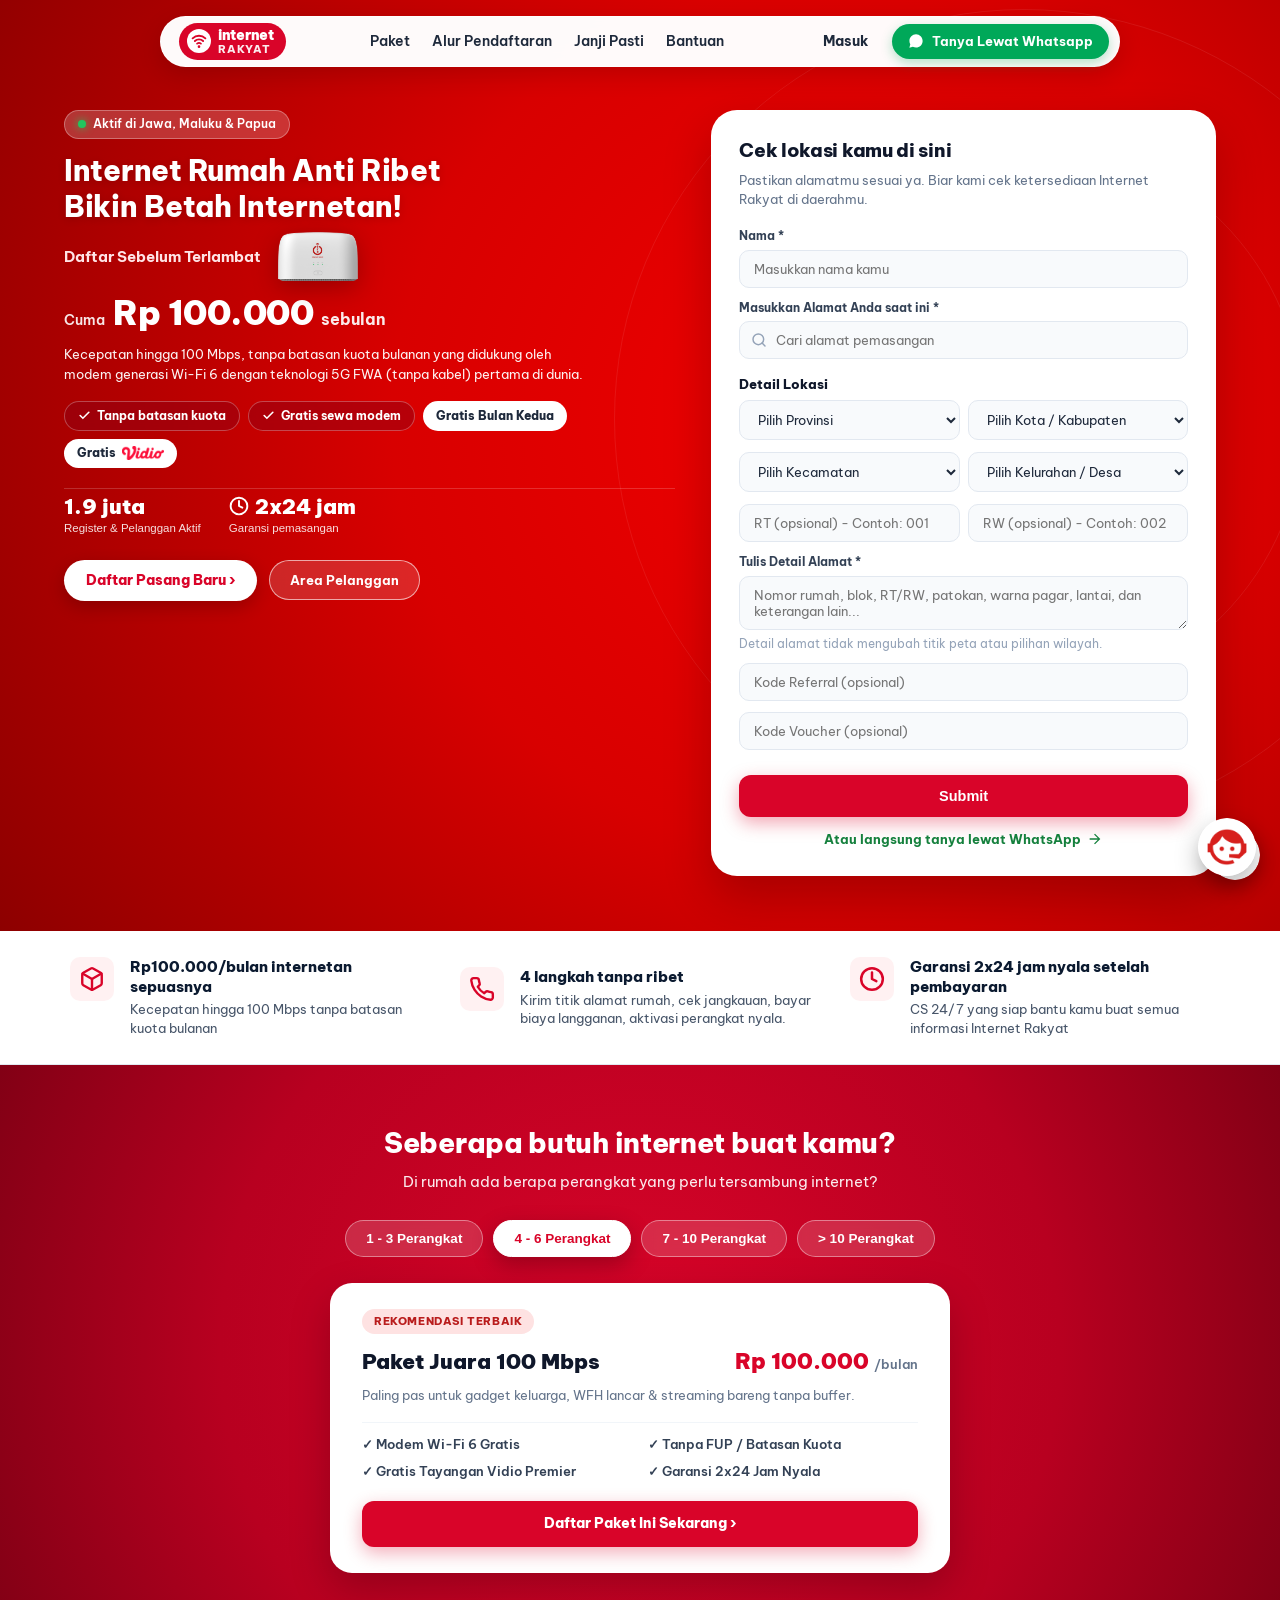
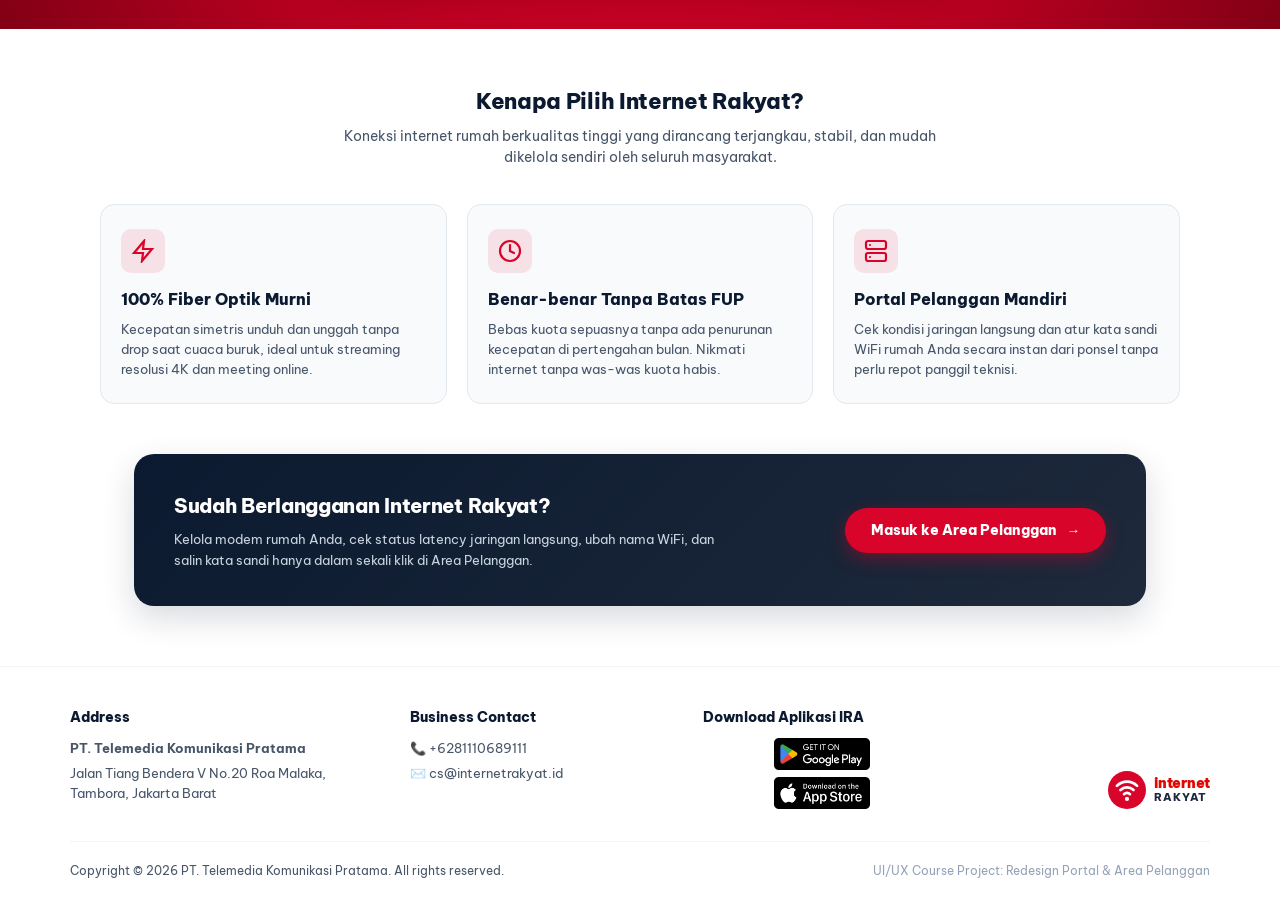
==== commit 3c641bb0: "feat: update official IRA logo, fix hamburger drawer, reset notification badge, redesign help center" ====
--- a/index.html
+++ b/index.html
@@ -1477,7 +1477,7 @@
             <circle cx="32" cy="47" r="3.5" fill="#ffffff"/>
           </svg>
           <div class="brand-text">
-            <span class="top" style="color:var(--primary); font-size:14px">internet</span>
+            <span class="top" style="color:#E10600; font-size:14px; font-weight:900;">internet</span>
             <span class="bottom" style="color:var(--slate-800); font-size:11px">rakyat</span>
           </div>
         </div>
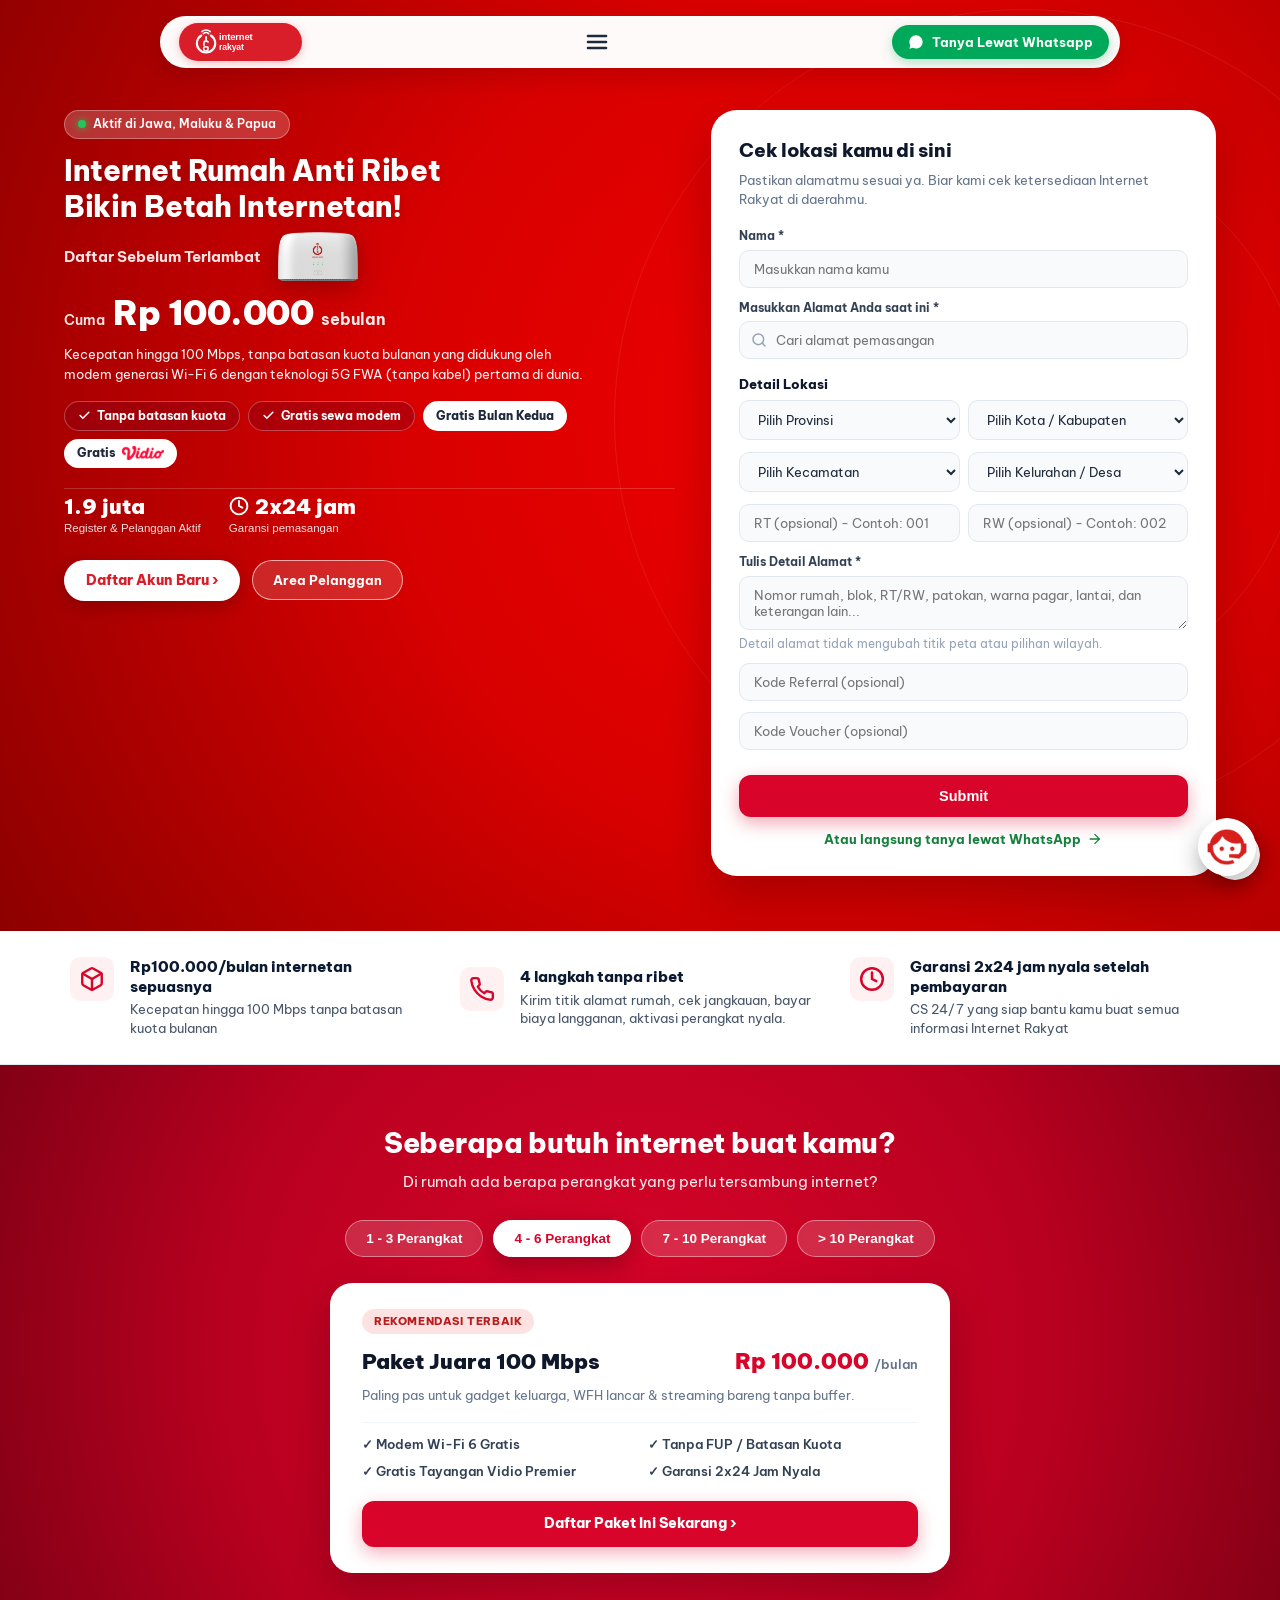
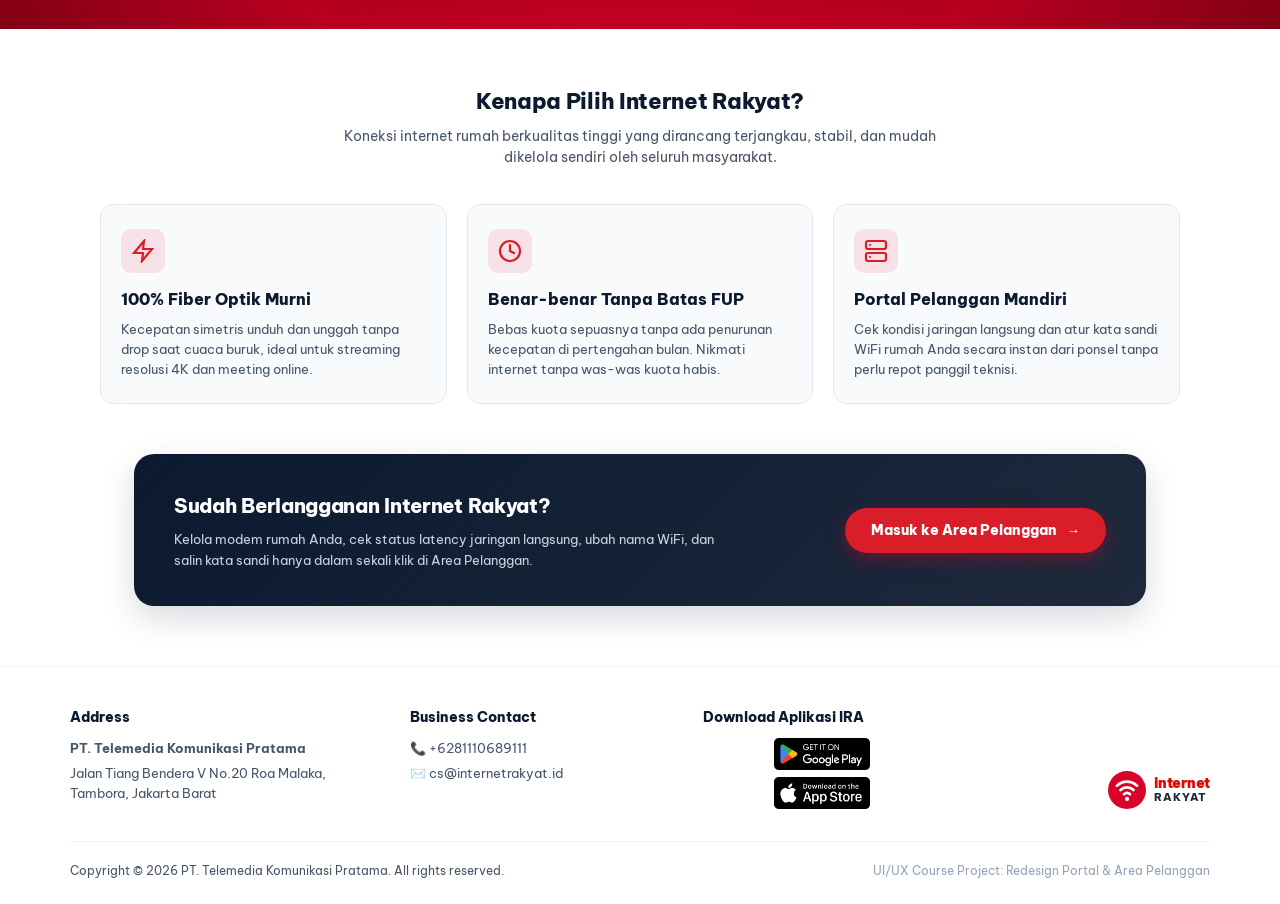
==== commit 97b889ea: "feat(ui): align brand logo (#D91E2A), headers, hamburger menus, official login layout, and 3-stage s" ====
--- a/index.html
+++ b/index.html
@@ -15,7 +15,7 @@
 
   <style>
     :root {
-      --primary: #d90429;
+      --primary: #D91E2A;
       --primary-dark: #b80020;
       --navy: #0b1a30;
       --slate-50: #f8fafc;
@@ -170,6 +170,100 @@
     .btn-wa-pill:hover {
       background: #008f4c;
       transform: translateY(-1px);
+    }
+
+    /* Brand Logo in Red Box */
+    .brand-badge-box {
+      background: #D91E2A;
+      border-radius: 999px;
+      padding: 6px 14px;
+      display: inline-flex;
+      align-items: center;
+      justify-content: center;
+      text-decoration: none;
+      transition: transform 0.18s ease, background-color 0.18s ease;
+      box-shadow: 0 2px 8px rgba(217, 30, 42, 0.28);
+    }
+
+    .brand-badge-box:hover {
+      transform: scale(1.02);
+      background: #b81420;
+    }
+
+    /* Black Hamburger Icon */
+    .btn-hamburger-landing {
+      background: none;
+      border: none;
+      cursor: pointer;
+      padding: 6px 12px;
+      display: flex;
+      align-items: center;
+      justify-content: center;
+      border-radius: 8px;
+      transition: background 0.18s;
+      outline: none;
+    }
+
+    .btn-hamburger-landing:hover {
+      background: rgba(0, 0, 0, 0.05);
+    }
+
+    /* Dropdown Menu below navbar-pill */
+    .landing-dropdown-menu {
+      position: absolute;
+      top: calc(100% + 12px);
+      left: 50%;
+      transform: translateX(-50%);
+      width: calc(100% - 32px);
+      max-width: 440px;
+      background: #ffffff;
+      border-radius: 20px;
+      box-shadow: 0 18px 45px rgba(0, 0, 0, 0.18), 0 0 0 1px rgba(0, 0, 0, 0.05);
+      padding: 10px;
+      z-index: 1000;
+      display: flex;
+      flex-direction: column;
+      gap: 4px;
+      animation: dropDownSlide 0.22s cubic-bezier(0.16, 1, 0.3, 1);
+    }
+
+    @keyframes dropDownSlide {
+      from { opacity: 0; transform: translate(-50%, -8px); }
+      to { opacity: 1; transform: translate(-50%, 0); }
+    }
+
+    .landing-dropdown-item {
+      padding: 12px 18px;
+      border-radius: 12px;
+      font-size: 15px;
+      font-weight: 700;
+      color: #1e293b;
+      text-decoration: none;
+      display: flex;
+      align-items: center;
+      justify-content: space-between;
+      transition: all 0.16s ease;
+    }
+
+    .landing-dropdown-item:hover {
+      background: #f8fafc;
+      color: #D91E2A;
+      transform: translateX(4px);
+    }
+
+    .landing-dropdown-item.btn-landing-masuk {
+      margin-top: 4px;
+      background: #fef2f2;
+      border: 1.5px solid #fee2e2;
+      color: #D91E2A;
+      font-weight: 800;
+    }
+
+    .landing-dropdown-item.btn-landing-masuk:hover {
+      background: #D91E2A;
+      color: #ffffff;
+      border-color: #D91E2A;
+      transform: none;
     }
 
     /* ================= HERO SECTION ================= */
@@ -1067,43 +1161,47 @@
   <!-- ================= FLOATING NAVBAR ================= -->
   <header class="nav-wrapper">
     <div class="navbar-pill">
-      <a href="index.html" class="brand" aria-label="Internet Rakyat Beranda">
-        <div class="brand-badge">
-          <svg viewBox="0 0 64 64" width="24" height="24">
-            <circle cx="32" cy="32" r="32" fill="#ffffff"/>
-            <path d="M15 25a24 24 0 0 1 34 0" stroke="#d90429" stroke-width="5" stroke-linecap="round" fill="none"/>
-            <path d="M21 32a16 16 0 0 1 22 0" stroke="#d90429" stroke-width="5" stroke-linecap="round" fill="none"/>
-            <path d="M27 39a8 8 0 0 1 10 0" stroke="#d90429" stroke-width="5" stroke-linecap="round" fill="none"/>
-            <circle cx="32" cy="47" r="3.5" fill="#d90429"/>
-          </svg>
-          <div class="brand-text">
-            <span class="top">internet</span>
-            <span class="bottom">rakyat</span>
-          </div>
-        </div>
+      <!-- 1. BrandLogo dalam kotak merah di kiri -->
+      <a href="index.html" class="brand-badge-box" aria-label="Internet Rakyat Beranda">
+        <img src="assets/images/logo_ira_white.svg" alt="Internet Rakyat" height="26" style="display:block;">
       </a>
 
-      <nav class="nav-links">
-        <a href="#paket">Paket</a>
-        <a href="register.html">Alur Pendaftaran</a>
-        <a href="#keunggulan">Janji Pasti</a>
-        <a href="#bantuan">Bantuan</a>
-      </nav>
-
-      <div class="nav-right-actions">
-        <!-- Tombol Masuk resmi menuju Login IRA -->
-        <a href="login.html" class="btn-login-link" title="Masuk ke Area Pelanggan">
-          Masuk
-        </a>
-
-        <!-- Tombol WhatsApp Resmi -->
-        <a href="https://wa.me/" target="_blank" rel="noopener noreferrer" class="btn-wa-pill" title="Tanya Customer Service">
-          <svg viewBox="0 0 24 24" width="16" height="16" fill="currentColor">
-            <path d="M12.04 2c-5.46 0-9.91 4.45-9.91 9.91 0 1.75.46 3.45 1.32 4.95L2.05 22l5.25-1.38c1.45.79 3.08 1.21 4.74 1.21 5.46 0 9.91-4.45 9.91-9.91 0-2.65-1.03-5.14-2.9-7.01A9.82 9.82 0 0 0 12.04 2z"/>
-          </svg>
-          <span>Tanya Lewat Whatsapp</span>
-        </a>
-      </div>
+      <!-- 2. Ikon garis tiga hitam di tengah (berubah jadi X saat terbuka) -->
+      <button type="button" class="btn-hamburger-landing" id="landingMenuBtn" onclick="toggleLandingMenu()" aria-label="Menu Navigasi" aria-expanded="false">
+        <svg id="landingBurgerIcon" viewBox="0 0 24 24" width="24" height="24" fill="none" stroke="#1e293b" stroke-width="2.6" stroke-linecap="round">
+          <line x1="3" y1="6" x2="21" y2="6"/>
+          <line x1="3" y1="12" x2="21" y2="12"/>
+          <line x1="3" y1="18" x2="21" y2="18"/>
+        </svg>
+        <svg id="landingCloseIcon" viewBox="0 0 24 24" width="24" height="24" fill="none" stroke="#1e293b" stroke-width="2.6" stroke-linecap="round" style="display:none;">
+          <line x1="18" y1="6" x2="6" y2="18"/>
+          <line x1="6" y1="6" x2="18" y2="18"/>
+        </svg>
+      </button>
+
+      <!-- 3. Tombol kapsul hijau "Tanya Lewat Whatsapp" di kanan -->
+      <a href="https://api.whatsapp.com/send?phone=6281119288888&text=Halo%20Internet%20Rakyat,%20saya%20ingin%20tanya%20informasi%20layanan" target="_blank" rel="noopener noreferrer" class="btn-wa-pill" title="Tanya Customer Service">
+        <svg viewBox="0 0 24 24" width="16" height="16" fill="currentColor">
+          <path d="M12.04 2c-5.46 0-9.91 4.45-9.91 9.91 0 1.75.46 3.45 1.32 4.95L2.05 22l5.25-1.38c1.45.79 3.08 1.21 4.74 1.21 5.46 0 9.91-4.45 9.91-9.91 0-2.65-1.03-5.14-2.9-7.01A9.82 9.82 0 0 0 12.04 2z"/>
+        </svg>
+        <span>Tanya Lewat Whatsapp</span>
+      </a>
+    </div>
+
+    <!-- Panel Dropdown Putih Berisi Menu Vertikal: Paket, Alur Pendaftaran, Janji Pasti, Bantuan, Masuk -->
+    <div id="landingDropdownMenu" class="landing-dropdown-menu" style="display:none;">
+      <a href="#paket" class="landing-dropdown-item" onclick="closeLandingMenu()">Paket</a>
+      <a href="register.html" class="landing-dropdown-item" onclick="closeLandingMenu()">Alur Pendaftaran</a>
+      <a href="#keunggulan" class="landing-dropdown-item" onclick="closeLandingMenu()">Janji Pasti</a>
+      <a href="#bantuan" class="landing-dropdown-item" onclick="closeLandingMenu()">Bantuan</a>
+      <a href="login.html" class="landing-dropdown-item btn-landing-masuk" onclick="closeLandingMenu()">
+        <span>Masuk</span>
+        <svg viewBox="0 0 24 24" width="16" height="16" fill="none" stroke="currentColor" stroke-width="2.5" stroke-linecap="round" stroke-linejoin="round">
+          <path d="M15 3h4a2 2 0 0 1 2 2v14a2 2 0 0 1-2 2h-4"/>
+          <polyline points="10 17 15 12 10 7"/>
+          <line x1="15" y1="12" x2="3" y2="12"/>
+        </svg>
+      </a>
     </div>
   </header>
 
@@ -1188,7 +1286,7 @@
 
         <div class="hero-actions">
           <a href="register.html" class="btn-cta-primary" title="Registrasi Pemasangan Baru">
-            Daftar Pasang Baru &rsaquo;
+            Daftar Akun Baru &rsaquo;
           </a>
           <a href="login.html" class="btn-cta-secondary" title="Login ke Akun Area Pelanggan">
             Area Pelanggan
@@ -1538,6 +1636,44 @@
       document.getElementById('recPlanPrice').innerHTML = price + ' <span>/bulan</span>';
       document.getElementById('recPlanDesc').innerText = desc;
     }
+
+    function toggleLandingMenu() {
+      const menu = document.getElementById('landingDropdownMenu');
+      const burger = document.getElementById('landingBurgerIcon');
+      const close = document.getElementById('landingCloseIcon');
+      const btn = document.getElementById('landingMenuBtn');
+      if (!menu) return;
+      const isOpen = menu.style.display !== 'none';
+      if (isOpen) {
+        menu.style.display = 'none';
+        if (burger) burger.style.display = 'block';
+        if (close) close.style.display = 'none';
+        if (btn) btn.setAttribute('aria-expanded', 'false');
+      } else {
+        menu.style.display = 'flex';
+        if (burger) burger.style.display = 'none';
+        if (close) close.style.display = 'block';
+        if (btn) btn.setAttribute('aria-expanded', 'true');
+      }
+    }
+
+    function closeLandingMenu() {
+      const menu = document.getElementById('landingDropdownMenu');
+      const burger = document.getElementById('landingBurgerIcon');
+      const close = document.getElementById('landingCloseIcon');
+      const btn = document.getElementById('landingMenuBtn');
+      if (menu) menu.style.display = 'none';
+      if (burger) burger.style.display = 'block';
+      if (close) close.style.display = 'none';
+      if (btn) btn.setAttribute('aria-expanded', 'false');
+    }
+
+    document.addEventListener('click', function(e) {
+      const wrapper = document.querySelector('.nav-wrapper');
+      if (wrapper && !wrapper.contains(e.target)) {
+        closeLandingMenu();
+      }
+    });
   </script>
 
 </body>
